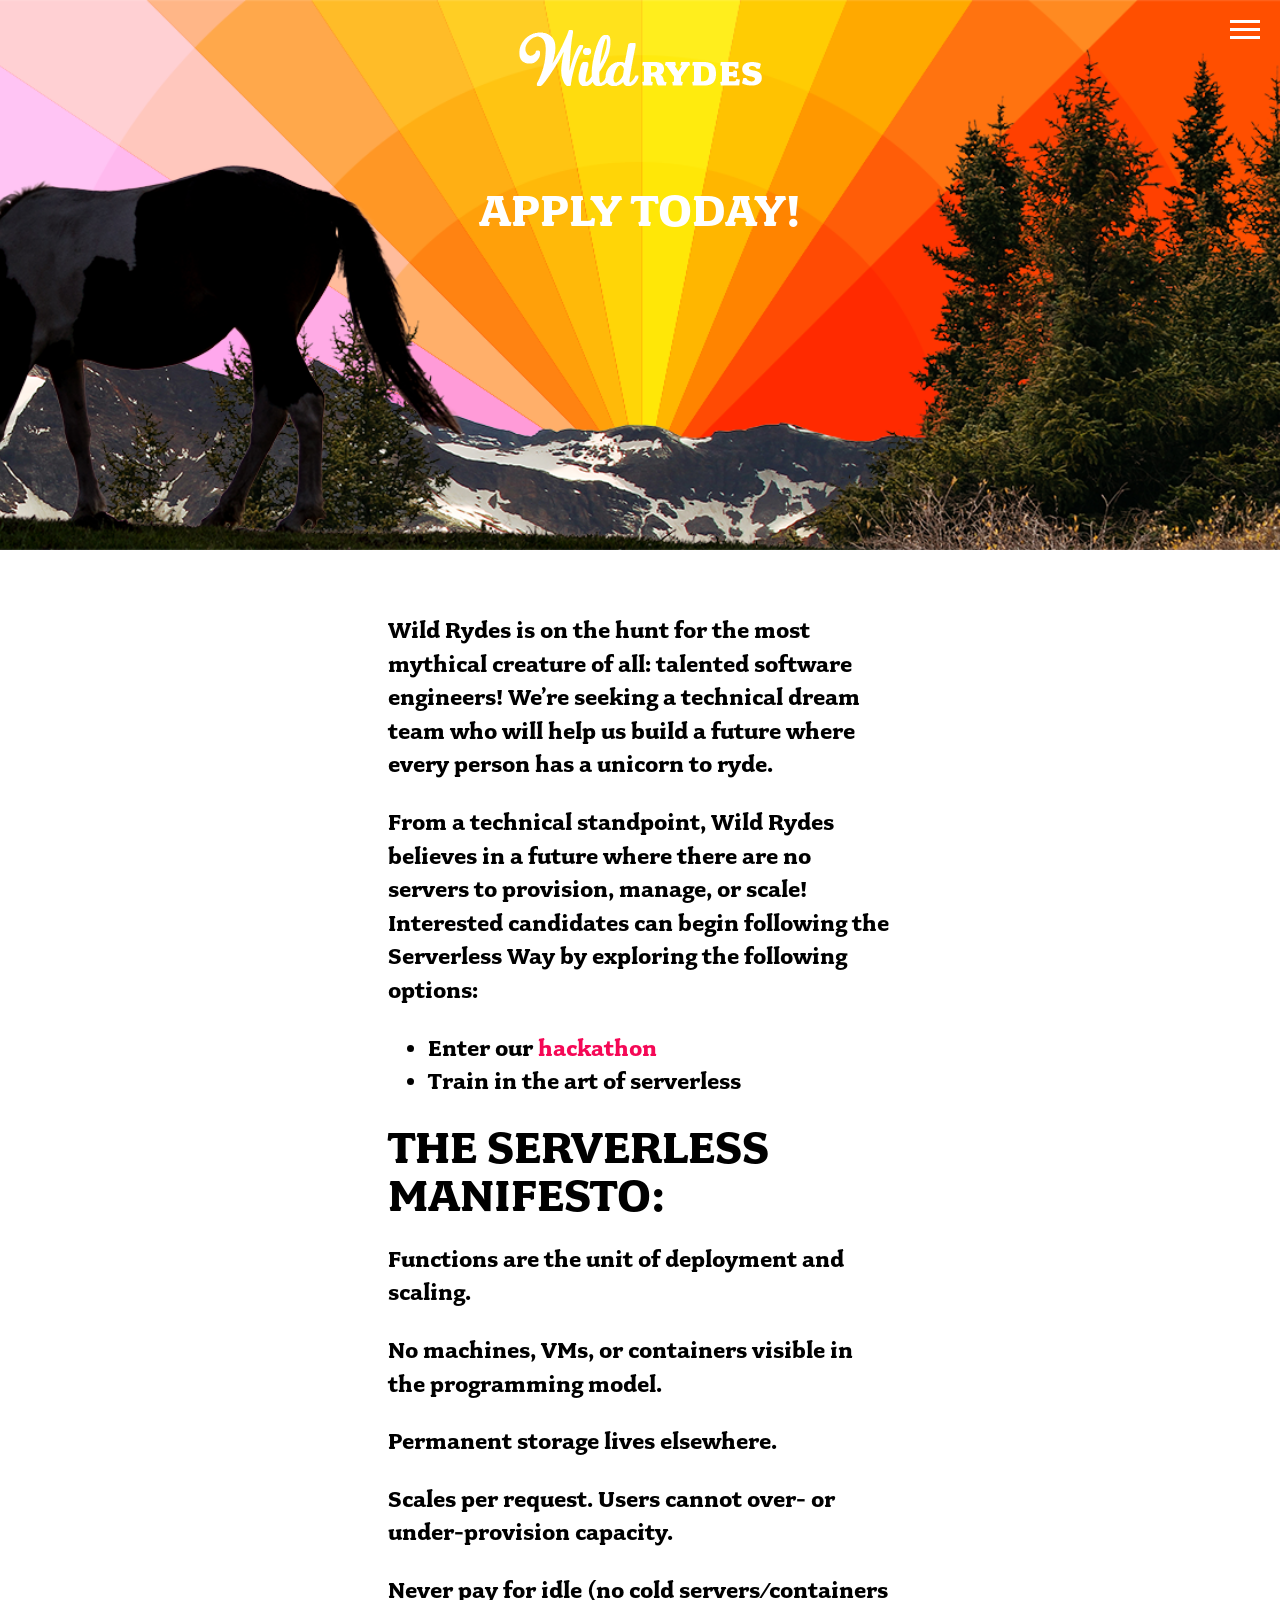
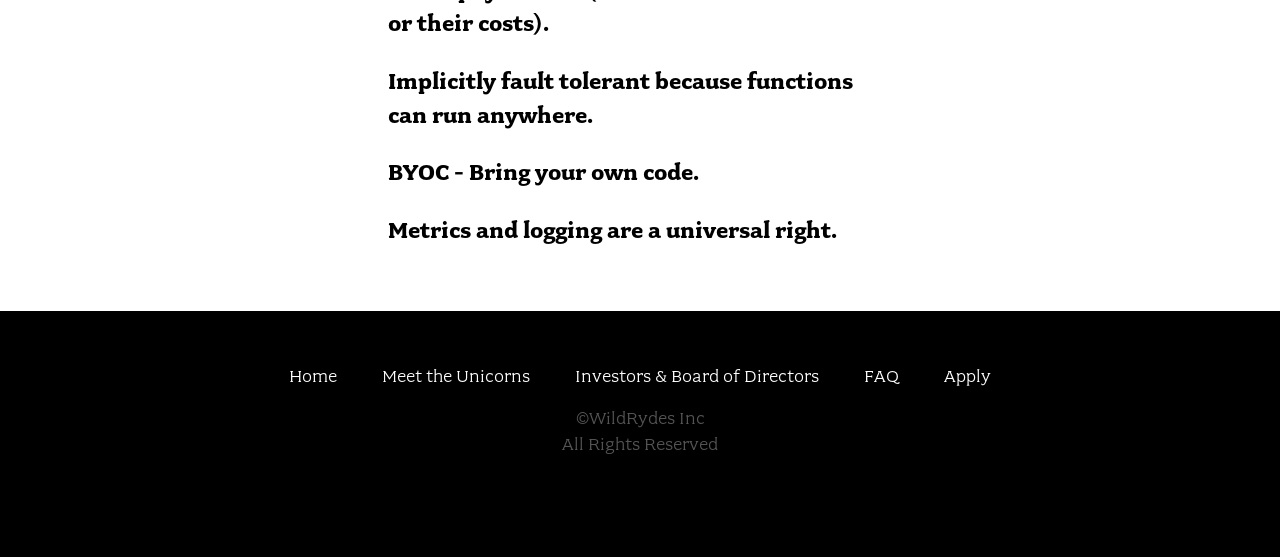
==== apply.html @ f5b7c380 "Initial project upload" ====
<!doctype html>
<html class="no-js" lang="">
<head>
  <meta charset="utf-8">
  <meta name="description" content="">
  <meta name="viewport" content="width=device-width, initial-scale=1">
  <title>Apply - Wild Rydes</title>

  <link rel="stylesheet" href="css/font.css">
  <link rel="stylesheet" href="css/main.css">

  <script src="js/vendor/modernizr.js"></script>
</head>
<body class="page-apply">

  <header class="site-header">
    <div class="site-logo">Wild Rydes</div>

    <div class="row column medium-8 large-6 xlarge-5 xxlarge-4">
      <h1 class="title">Apply Today!</h1>
    </div>

    <nav class="site-nav">
      <ul>
        <li><a href="index.html">Home</a></li>
        <li><a href="unicorns.html">Meet the Unicorns</a></li>
        <li><a href="investors.html">Investors & Board of Directors</a></li>
        <li><a href="faq.html">FAQ</a></li>
        <li><a href="apply.html">Apply</a></li>
      </ul>
    </nav>
    <button type="button" class="btn-menu"><span>Menu</span></button>
  </header>

  <section class="content">
    <div class="row column medium-10 large-7 xlarge-5">
      <p>Wild Rydes is on the hunt for the most mythical creature of all: talented software engineers! We’re seeking a technical dream team who will help us build a future where every person has a unicorn to ryde.</p>
      <p>From a technical standpoint, Wild Rydes believes in a future where there are no servers to provision, manage, or scale! Interested candidates can begin following the Serverless Way by exploring the following options:</p>
      <ul>
        <li>Enter our <a href="http://awschatbot.devpost.com" target="_blank">hackathon</a></li>
        <li>Train in the art of serverless</li>
      </ul>

      <h2>The Serverless Manifesto:</h2>
      <p>Functions are the unit of deployment and scaling.</p>
      <p>No machines, VMs, or containers visible in the programming model.</p>
      <p>Permanent storage lives elsewhere.</p>
      <p>Scales per request. Users cannot over- or under-provision capacity.</p>
      <p>Never pay for idle (no cold servers/containers or their costs).</p>
      <p>Implicitly fault tolerant because functions can run anywhere.</p>
      <p>BYOC - Bring your own code.</p>
      <p>Metrics and logging are a universal right.</p>
    </div>
  </section>

  <footer class="site-footer">
    <div class="row column">
      <nav class="footer-nav">
        <ul>
          <li><a href="index.html">Home</a></li>
          <li><a href="unicorns.html">Meet the Unicorns</a></li>
          <li><a href="investors.html">Investors & Board of Directors</a></li>
          <li><a href="faq.html">FAQ</a></li>
          <li><a href="apply.html">Apply</a></li>
        </ul>
      </nav>
    </div>

    <div class="row column">
      <div class="footer-legal">
        &copy;WildRydes Inc<br>
        All Rights Reserved
      </div>
    </div>
  </footer>

  <script src="js/vendor.js"></script>

  <script src="js/main.js"></script>
</body>
</html>
---- css/font.css ----
@font-face {
    font-family: "fairplex-wide";
    font-style: normal;
    font-weight: 400;
    src: url("../fonts/fairplex-wide-n4.woff") format("woff2");
}
@font-face {
    font-family: "fairplex-wide";
    font-style: normal;
    font-weight: 700;
    src: url("../fonts/fairplex-wide-n7.woff") format("woff2");
}
---- css/main.css ----
/*! normalize.css v4.2.0 | MIT License | github.com/necolas/normalize.css */html{font-family:sans-serif;line-height:1.15;-ms-text-size-adjust:100%;-webkit-text-size-adjust:100%}body{margin:0}article,aside,footer,header,nav,section{display:block}h1{font-size:2em;margin:.67em 0}figcaption,figure,main{display:block}figure{margin:1em 40px}hr{box-sizing:content-box;height:0;overflow:visible}pre{font-family:monospace,monospace;font-size:1em}a{background-color:transparent;-webkit-text-decoration-skip:objects}a:active,a:hover{outline-width:0}abbr[title]{border-bottom:none;text-decoration:underline;text-decoration:underline dotted}b,strong{font-weight:inherit;font-weight:bolder}code,kbd,samp{font-family:monospace,monospace;font-size:1em}dfn{font-style:italic}mark{background-color:#ff0;color:#000}small{font-size:80%}sub,sup{font-size:75%;line-height:0;position:relative;vertical-align:baseline}sub{bottom:-.25em}sup{top:-.5em}audio,video{display:inline-block}audio:not([controls]){display:none;height:0}img{border-style:none}svg:not(:root){overflow:hidden}button,input,optgroup,select,textarea{font:inherit;margin:0}optgroup{font-weight:700}button,input{overflow:visible}button,select{text-transform:none}[type=reset],[type=submit],button,html [type=button]{-webkit-appearance:button;cursor:pointer}[type=button]::-moz-focus-inner,[type=reset]::-moz-focus-inner,[type=submit]::-moz-focus-inner,button::-moz-focus-inner{border-style:none;padding:0}[type=button]:-moz-focusring,[type=reset]:-moz-focusring,[type=submit]:-moz-focusring,button:-moz-focusring{outline:1px dotted ButtonText}fieldset{border:1px solid silver;margin:0 2px;padding:.35em .625em .75em}legend{box-sizing:border-box;color:inherit;display:table;max-width:100%;padding:0;white-space:normal}progress{display:inline-block;vertical-align:baseline}textarea{overflow:auto}[type=checkbox],[type=radio]{box-sizing:border-box;padding:0}[type=number]::-webkit-inner-spin-button,[type=number]::-webkit-outer-spin-button{height:auto}[type=search]{-webkit-appearance:textfield;outline-offset:-2px}[type=search]::-webkit-search-cancel-button,[type=search]::-webkit-search-decoration{-webkit-appearance:none}::-webkit-file-upload-button{-webkit-appearance:button;font:inherit}details,menu{display:block}summary{display:list-item}canvas{display:inline-block}[hidden],template{display:none}.row{max-width:96.875rem;margin-left:auto;margin-right:auto}.row:after,.row:before{content:' ';display:table}.row:after{clear:both}.row.collapse>.column,.row.collapse>.columns{padding-left:0;padding-right:0}.row .row{max-width:none;margin-left:-.625rem;margin-right:-.625rem}@media screen and (min-width:40em){.row .row{margin-left:-.9375rem;margin-right:-.9375rem}}.row .row.collapse{margin-left:0;margin-right:0}.row.expanded{max-width:none}.row.expanded .row{margin-left:auto;margin-right:auto}.column,.columns{width:100%;float:left;padding-left:.625rem;padding-right:.625rem}@media screen and (min-width:40em){.column,.columns{padding-left:.9375rem;padding-right:.9375rem}}.column:last-child:not(:first-child),.columns:last-child:not(:first-child){float:right}.column.end:last-child:last-child,.end.columns:last-child:last-child{float:left}.column.row.row,.row.row.columns{float:none}.row .column.row.row,.row .row.row.columns{padding-left:0;padding-right:0;margin-left:0;margin-right:0}.small-1{width:8.3333333333%}.small-push-1{position:relative;left:8.3333333333%}.small-pull-1{position:relative;left:-8.3333333333%}.small-offset-0{margin-left:0}.small-2{width:16.6666666667%}.small-push-2{position:relative;left:16.6666666667%}.small-pull-2{position:relative;left:-16.6666666667%}.small-offset-1{margin-left:8.3333333333%}.small-3{width:25%}.small-push-3{position:relative;left:25%}.small-pull-3{position:relative;left:-25%}.small-offset-2{margin-left:16.6666666667%}.small-4{width:33.3333333333%}.small-push-4{position:relative;left:33.3333333333%}.small-pull-4{position:relative;left:-33.3333333333%}.small-offset-3{margin-left:25%}.small-5{width:41.6666666667%}.small-push-5{position:relative;left:41.6666666667%}.small-pull-5{position:relative;left:-41.6666666667%}.small-offset-4{margin-left:33.3333333333%}.small-6{width:50%}.small-push-6{position:relative;left:50%}.small-pull-6{position:relative;left:-50%}.small-offset-5{margin-left:41.6666666667%}.small-7{width:58.3333333333%}.small-push-7{position:relative;left:58.3333333333%}.small-pull-7{position:relative;left:-58.3333333333%}.small-offset-6{margin-left:50%}.small-8{width:66.6666666667%}.small-push-8{position:relative;left:66.6666666667%}.small-pull-8{position:relative;left:-66.6666666667%}.small-offset-7{margin-left:58.3333333333%}.small-9{width:75%}.small-push-9{position:relative;left:75%}.small-pull-9{position:relative;left:-75%}.small-offset-8{margin-left:66.6666666667%}.small-10{width:83.3333333333%}.small-push-10{position:relative;left:83.3333333333%}.small-pull-10{position:relative;left:-83.3333333333%}.small-offset-9{margin-left:75%}.small-11{width:91.6666666667%}.small-push-11{position:relative;left:91.6666666667%}.small-pull-11{position:relative;left:-91.6666666667%}.small-offset-10{margin-left:83.3333333333%}.small-12{width:100%}.small-offset-11{margin-left:91.6666666667%}.small-up-1>.column,.small-up-1>.columns{width:100%;float:left}.small-up-1>.column:nth-of-type(1n),.small-up-1>.columns:nth-of-type(1n){clear:none}.small-up-1>.column:nth-of-type(1n+1),.small-up-1>.columns:nth-of-type(1n+1){clear:both}.small-up-1>.column:last-child,.small-up-1>.columns:last-child{float:left}.small-up-2>.column,.small-up-2>.columns{width:50%;float:left}.small-up-2>.column:nth-of-type(1n),.small-up-2>.columns:nth-of-type(1n){clear:none}.small-up-2>.column:nth-of-type(2n+1),.small-up-2>.columns:nth-of-type(2n+1){clear:both}.small-up-2>.column:last-child,.small-up-2>.columns:last-child{float:left}.small-up-3>.column,.small-up-3>.columns{width:33.3333333333%;float:left}.small-up-3>.column:nth-of-type(1n),.small-up-3>.columns:nth-of-type(1n){clear:none}.small-up-3>.column:nth-of-type(3n+1),.small-up-3>.columns:nth-of-type(3n+1){clear:both}.small-up-3>.column:last-child,.small-up-3>.columns:last-child{float:left}.small-up-4>.column,.small-up-4>.columns{width:25%;float:left}.small-up-4>.column:nth-of-type(1n),.small-up-4>.columns:nth-of-type(1n){clear:none}.small-up-4>.column:nth-of-type(4n+1),.small-up-4>.columns:nth-of-type(4n+1){clear:both}.small-up-4>.column:last-child,.small-up-4>.columns:last-child{float:left}.small-up-5>.column,.small-up-5>.columns{width:20%;float:left}.small-up-5>.column:nth-of-type(1n),.small-up-5>.columns:nth-of-type(1n){clear:none}.small-up-5>.column:nth-of-type(5n+1),.small-up-5>.columns:nth-of-type(5n+1){clear:both}.small-up-5>.column:last-child,.small-up-5>.columns:last-child{float:left}.small-up-6>.column,.small-up-6>.columns{width:16.6666666667%;float:left}.small-up-6>.column:nth-of-type(1n),.small-up-6>.columns:nth-of-type(1n){clear:none}.small-up-6>.column:nth-of-type(6n+1),.small-up-6>.columns:nth-of-type(6n+1){clear:both}.small-up-6>.column:last-child,.small-up-6>.columns:last-child{float:left}.small-up-7>.column,.small-up-7>.columns{width:14.2857142857%;float:left}.small-up-7>.column:nth-of-type(1n),.small-up-7>.columns:nth-of-type(1n){clear:none}.small-up-7>.column:nth-of-type(7n+1),.small-up-7>.columns:nth-of-type(7n+1){clear:both}.small-up-7>.column:last-child,.small-up-7>.columns:last-child{float:left}.small-up-8>.column,.small-up-8>.columns{width:12.5%;float:left}.small-up-8>.column:nth-of-type(1n),.small-up-8>.columns:nth-of-type(1n){clear:none}.small-up-8>.column:nth-of-type(8n+1),.small-up-8>.columns:nth-of-type(8n+1){clear:both}.small-up-8>.column:last-child,.small-up-8>.columns:last-child{float:left}.small-collapse>.column,.small-collapse>.columns{padding-left:0;padding-right:0}.expanded.row .small-collapse.row,.small-collapse .row{margin-left:0;margin-right:0}.small-uncollapse>.column,.small-uncollapse>.columns{padding-left:.625rem;padding-right:.625rem}.small-centered{float:none;margin-left:auto;margin-right:auto}.small-pull-0,.small-push-0,.small-uncentered{position:static;margin-left:0;margin-right:0;float:left}@media screen and (min-width:40em){.medium-1{width:8.3333333333%}.medium-push-1{position:relative;left:8.3333333333%}.medium-pull-1{position:relative;left:-8.3333333333%}.medium-offset-0{margin-left:0}.medium-2{width:16.6666666667%}.medium-push-2{position:relative;left:16.6666666667%}.medium-pull-2{position:relative;left:-16.6666666667%}.medium-offset-1{margin-left:8.3333333333%}.medium-3{width:25%}.medium-push-3{position:relative;left:25%}.medium-pull-3{position:relative;left:-25%}.medium-offset-2{margin-left:16.6666666667%}.medium-4{width:33.3333333333%}.medium-push-4{position:relative;left:33.3333333333%}.medium-pull-4{position:relative;left:-33.3333333333%}.medium-offset-3{margin-left:25%}.medium-5{width:41.6666666667%}.medium-push-5{position:relative;left:41.6666666667%}.medium-pull-5{position:relative;left:-41.6666666667%}.medium-offset-4{margin-left:33.3333333333%}.medium-6{width:50%}.medium-push-6{position:relative;left:50%}.medium-pull-6{position:relative;left:-50%}.medium-offset-5{margin-left:41.6666666667%}.medium-7{width:58.3333333333%}.medium-push-7{position:relative;left:58.3333333333%}.medium-pull-7{position:relative;left:-58.3333333333%}.medium-offset-6{margin-left:50%}.medium-8{width:66.6666666667%}.medium-push-8{position:relative;left:66.6666666667%}.medium-pull-8{position:relative;left:-66.6666666667%}.medium-offset-7{margin-left:58.3333333333%}.medium-9{width:75%}.medium-push-9{position:relative;left:75%}.medium-pull-9{position:relative;left:-75%}.medium-offset-8{margin-left:66.6666666667%}.medium-10{width:83.3333333333%}.medium-push-10{position:relative;left:83.3333333333%}.medium-pull-10{position:relative;left:-83.3333333333%}.medium-offset-9{margin-left:75%}.medium-11{width:91.6666666667%}.medium-push-11{position:relative;left:91.6666666667%}.medium-pull-11{position:relative;left:-91.6666666667%}.medium-offset-10{margin-left:83.3333333333%}.medium-12{width:100%}.medium-offset-11{margin-left:91.6666666667%}.medium-up-1>.column,.medium-up-1>.columns{width:100%;float:left}.medium-up-1>.column:nth-of-type(1n),.medium-up-1>.columns:nth-of-type(1n){clear:none}.medium-up-1>.column:nth-of-type(1n+1),.medium-up-1>.columns:nth-of-type(1n+1){clear:both}.medium-up-1>.column:last-child,.medium-up-1>.columns:last-child{float:left}.medium-up-2>.column,.medium-up-2>.columns{width:50%;float:left}.medium-up-2>.column:nth-of-type(1n),.medium-up-2>.columns:nth-of-type(1n){clear:none}.medium-up-2>.column:nth-of-type(2n+1),.medium-up-2>.columns:nth-of-type(2n+1){clear:both}.medium-up-2>.column:last-child,.medium-up-2>.columns:last-child{float:left}.medium-up-3>.column,.medium-up-3>.columns{width:33.3333333333%;float:left}.medium-up-3>.column:nth-of-type(1n),.medium-up-3>.columns:nth-of-type(1n){clear:none}.medium-up-3>.column:nth-of-type(3n+1),.medium-up-3>.columns:nth-of-type(3n+1){clear:both}.medium-up-3>.column:last-child,.medium-up-3>.columns:last-child{float:left}.medium-up-4>.column,.medium-up-4>.columns{width:25%;float:left}.medium-up-4>.column:nth-of-type(1n),.medium-up-4>.columns:nth-of-type(1n){clear:none}.medium-up-4>.column:nth-of-type(4n+1),.medium-up-4>.columns:nth-of-type(4n+1){clear:both}.medium-up-4>.column:last-child,.medium-up-4>.columns:last-child{float:left}.medium-up-5>.column,.medium-up-5>.columns{width:20%;float:left}.medium-up-5>.column:nth-of-type(1n),.medium-up-5>.columns:nth-of-type(1n){clear:none}.medium-up-5>.column:nth-of-type(5n+1),.medium-up-5>.columns:nth-of-type(5n+1){clear:both}.medium-up-5>.column:last-child,.medium-up-5>.columns:last-child{float:left}.medium-up-6>.column,.medium-up-6>.columns{width:16.6666666667%;float:left}.medium-up-6>.column:nth-of-type(1n),.medium-up-6>.columns:nth-of-type(1n){clear:none}.medium-up-6>.column:nth-of-type(6n+1),.medium-up-6>.columns:nth-of-type(6n+1){clear:both}.medium-up-6>.column:last-child,.medium-up-6>.columns:last-child{float:left}.medium-up-7>.column,.medium-up-7>.columns{width:14.2857142857%;float:left}.medium-up-7>.column:nth-of-type(1n),.medium-up-7>.columns:nth-of-type(1n){clear:none}.medium-up-7>.column:nth-of-type(7n+1),.medium-up-7>.columns:nth-of-type(7n+1){clear:both}.medium-up-7>.column:last-child,.medium-up-7>.columns:last-child{float:left}.medium-up-8>.column,.medium-up-8>.columns{width:12.5%;float:left}.medium-up-8>.column:nth-of-type(1n),.medium-up-8>.columns:nth-of-type(1n){clear:none}.medium-up-8>.column:nth-of-type(8n+1),.medium-up-8>.columns:nth-of-type(8n+1){clear:both}.medium-up-8>.column:last-child,.medium-up-8>.columns:last-child{float:left}.medium-collapse>.column,.medium-collapse>.columns{padding-left:0;padding-right:0}.expanded.row .medium-collapse.row,.medium-collapse .row{margin-left:0;margin-right:0}.medium-uncollapse>.column,.medium-uncollapse>.columns{padding-left:.9375rem;padding-right:.9375rem}.medium-centered{float:none;margin-left:auto;margin-right:auto}.medium-pull-0,.medium-push-0,.medium-uncentered{position:static;margin-left:0;margin-right:0;float:left}}@media screen and (min-width:64em){.large-1{width:8.3333333333%}.large-push-1{position:relative;left:8.3333333333%}.large-pull-1{position:relative;left:-8.3333333333%}.large-offset-0{margin-left:0}.large-2{width:16.6666666667%}.large-push-2{position:relative;left:16.6666666667%}.large-pull-2{position:relative;left:-16.6666666667%}.large-offset-1{margin-left:8.3333333333%}.large-3{width:25%}.large-push-3{position:relative;left:25%}.large-pull-3{position:relative;left:-25%}.large-offset-2{margin-left:16.6666666667%}.large-4{width:33.3333333333%}.large-push-4{position:relative;left:33.3333333333%}.large-pull-4{position:relative;left:-33.3333333333%}.large-offset-3{margin-left:25%}.large-5{width:41.6666666667%}.large-push-5{position:relative;left:41.6666666667%}.large-pull-5{position:relative;left:-41.6666666667%}.large-offset-4{margin-left:33.3333333333%}.large-6{width:50%}.large-push-6{position:relative;left:50%}.large-pull-6{position:relative;left:-50%}.large-offset-5{margin-left:41.6666666667%}.large-7{width:58.3333333333%}.large-push-7{position:relative;left:58.3333333333%}.large-pull-7{position:relative;left:-58.3333333333%}.large-offset-6{margin-left:50%}.large-8{width:66.6666666667%}.large-push-8{position:relative;left:66.6666666667%}.large-pull-8{position:relative;left:-66.6666666667%}.large-offset-7{margin-left:58.3333333333%}.large-9{width:75%}.large-push-9{position:relative;left:75%}.large-pull-9{position:relative;left:-75%}.large-offset-8{margin-left:66.6666666667%}.large-10{width:83.3333333333%}.large-push-10{position:relative;left:83.3333333333%}.large-pull-10{position:relative;left:-83.3333333333%}.large-offset-9{margin-left:75%}.large-11{width:91.6666666667%}.large-push-11{position:relative;left:91.6666666667%}.large-pull-11{position:relative;left:-91.6666666667%}.large-offset-10{margin-left:83.3333333333%}.large-12{width:100%}.large-offset-11{margin-left:91.6666666667%}.large-up-1>.column,.large-up-1>.columns{width:100%;float:left}.large-up-1>.column:nth-of-type(1n),.large-up-1>.columns:nth-of-type(1n){clear:none}.large-up-1>.column:nth-of-type(1n+1),.large-up-1>.columns:nth-of-type(1n+1){clear:both}.large-up-1>.column:last-child,.large-up-1>.columns:last-child{float:left}.large-up-2>.column,.large-up-2>.columns{width:50%;float:left}.large-up-2>.column:nth-of-type(1n),.large-up-2>.columns:nth-of-type(1n){clear:none}.large-up-2>.column:nth-of-type(2n+1),.large-up-2>.columns:nth-of-type(2n+1){clear:both}.large-up-2>.column:last-child,.large-up-2>.columns:last-child{float:left}.large-up-3>.column,.large-up-3>.columns{width:33.3333333333%;float:left}.large-up-3>.column:nth-of-type(1n),.large-up-3>.columns:nth-of-type(1n){clear:none}.large-up-3>.column:nth-of-type(3n+1),.large-up-3>.columns:nth-of-type(3n+1){clear:both}.large-up-3>.column:last-child,.large-up-3>.columns:last-child{float:left}.large-up-4>.column,.large-up-4>.columns{width:25%;float:left}.large-up-4>.column:nth-of-type(1n),.large-up-4>.columns:nth-of-type(1n){clear:none}.large-up-4>.column:nth-of-type(4n+1),.large-up-4>.columns:nth-of-type(4n+1){clear:both}.large-up-4>.column:last-child,.large-up-4>.columns:last-child{float:left}.large-up-5>.column,.large-up-5>.columns{width:20%;float:left}.large-up-5>.column:nth-of-type(1n),.large-up-5>.columns:nth-of-type(1n){clear:none}.large-up-5>.column:nth-of-type(5n+1),.large-up-5>.columns:nth-of-type(5n+1){clear:both}.large-up-5>.column:last-child,.large-up-5>.columns:last-child{float:left}.large-up-6>.column,.large-up-6>.columns{width:16.6666666667%;float:left}.large-up-6>.column:nth-of-type(1n),.large-up-6>.columns:nth-of-type(1n){clear:none}.large-up-6>.column:nth-of-type(6n+1),.large-up-6>.columns:nth-of-type(6n+1){clear:both}.large-up-6>.column:last-child,.large-up-6>.columns:last-child{float:left}.large-up-7>.column,.large-up-7>.columns{width:14.2857142857%;float:left}.large-up-7>.column:nth-of-type(1n),.large-up-7>.columns:nth-of-type(1n){clear:none}.large-up-7>.column:nth-of-type(7n+1),.large-up-7>.columns:nth-of-type(7n+1){clear:both}.large-up-7>.column:last-child,.large-up-7>.columns:last-child{float:left}.large-up-8>.column,.large-up-8>.columns{width:12.5%;float:left}.large-up-8>.column:nth-of-type(1n),.large-up-8>.columns:nth-of-type(1n){clear:none}.large-up-8>.column:nth-of-type(8n+1),.large-up-8>.columns:nth-of-type(8n+1){clear:both}.large-up-8>.column:last-child,.large-up-8>.columns:last-child{float:left}.large-collapse>.column,.large-collapse>.columns{padding-left:0;padding-right:0}.expanded.row .large-collapse.row,.large-collapse .row{margin-left:0;margin-right:0}.large-uncollapse>.column,.large-uncollapse>.columns{padding-left:.9375rem;padding-right:.9375rem}.large-centered{float:none;margin-left:auto;margin-right:auto}.large-pull-0,.large-push-0,.large-uncentered{position:static;margin-left:0;margin-right:0;float:left}}@media screen and (min-width:75em){.xlarge-1{width:8.3333333333%}.xlarge-push-1{position:relative;left:8.3333333333%}.xlarge-pull-1{position:relative;left:-8.3333333333%}.xlarge-offset-0{margin-left:0}.xlarge-2{width:16.6666666667%}.xlarge-push-2{position:relative;left:16.6666666667%}.xlarge-pull-2{position:relative;left:-16.6666666667%}.xlarge-offset-1{margin-left:8.3333333333%}.xlarge-3{width:25%}.xlarge-push-3{position:relative;left:25%}.xlarge-pull-3{position:relative;left:-25%}.xlarge-offset-2{margin-left:16.6666666667%}.xlarge-4{width:33.3333333333%}.xlarge-push-4{position:relative;left:33.3333333333%}.xlarge-pull-4{position:relative;left:-33.3333333333%}.xlarge-offset-3{margin-left:25%}.xlarge-5{width:41.6666666667%}.xlarge-push-5{position:relative;left:41.6666666667%}.xlarge-pull-5{position:relative;left:-41.6666666667%}.xlarge-offset-4{margin-left:33.3333333333%}.xlarge-6{width:50%}.xlarge-push-6{position:relative;left:50%}.xlarge-pull-6{position:relative;left:-50%}.xlarge-offset-5{margin-left:41.6666666667%}.xlarge-7{width:58.3333333333%}.xlarge-push-7{position:relative;left:58.3333333333%}.xlarge-pull-7{position:relative;left:-58.3333333333%}.xlarge-offset-6{margin-left:50%}.xlarge-8{width:66.6666666667%}.xlarge-push-8{position:relative;left:66.6666666667%}.xlarge-pull-8{position:relative;left:-66.6666666667%}.xlarge-offset-7{margin-left:58.3333333333%}.xlarge-9{width:75%}.xlarge-push-9{position:relative;left:75%}.xlarge-pull-9{position:relative;left:-75%}.xlarge-offset-8{margin-left:66.6666666667%}.xlarge-10{width:83.3333333333%}.xlarge-push-10{position:relative;left:83.3333333333%}.xlarge-pull-10{position:relative;left:-83.3333333333%}.xlarge-offset-9{margin-left:75%}.xlarge-11{width:91.6666666667%}.xlarge-push-11{position:relative;left:91.6666666667%}.xlarge-pull-11{position:relative;left:-91.6666666667%}.xlarge-offset-10{margin-left:83.3333333333%}.xlarge-12{width:100%}.xlarge-offset-11{margin-left:91.6666666667%}.xlarge-up-1>.column,.xlarge-up-1>.columns{width:100%;float:left}.xlarge-up-1>.column:nth-of-type(1n),.xlarge-up-1>.columns:nth-of-type(1n){clear:none}.xlarge-up-1>.column:nth-of-type(1n+1),.xlarge-up-1>.columns:nth-of-type(1n+1){clear:both}.xlarge-up-1>.column:last-child,.xlarge-up-1>.columns:last-child{float:left}.xlarge-up-2>.column,.xlarge-up-2>.columns{width:50%;float:left}.xlarge-up-2>.column:nth-of-type(1n),.xlarge-up-2>.columns:nth-of-type(1n){clear:none}.xlarge-up-2>.column:nth-of-type(2n+1),.xlarge-up-2>.columns:nth-of-type(2n+1){clear:both}.xlarge-up-2>.column:last-child,.xlarge-up-2>.columns:last-child{float:left}.xlarge-up-3>.column,.xlarge-up-3>.columns{width:33.3333333333%;float:left}.xlarge-up-3>.column:nth-of-type(1n),.xlarge-up-3>.columns:nth-of-type(1n){clear:none}.xlarge-up-3>.column:nth-of-type(3n+1),.xlarge-up-3>.columns:nth-of-type(3n+1){clear:both}.xlarge-up-3>.column:last-child,.xlarge-up-3>.columns:last-child{float:left}.xlarge-up-4>.column,.xlarge-up-4>.columns{width:25%;float:left}.xlarge-up-4>.column:nth-of-type(1n),.xlarge-up-4>.columns:nth-of-type(1n){clear:none}.xlarge-up-4>.column:nth-of-type(4n+1),.xlarge-up-4>.columns:nth-of-type(4n+1){clear:both}.xlarge-up-4>.column:last-child,.xlarge-up-4>.columns:last-child{float:left}.xlarge-up-5>.column,.xlarge-up-5>.columns{width:20%;float:left}.xlarge-up-5>.column:nth-of-type(1n),.xlarge-up-5>.columns:nth-of-type(1n){clear:none}.xlarge-up-5>.column:nth-of-type(5n+1),.xlarge-up-5>.columns:nth-of-type(5n+1){clear:both}.xlarge-up-5>.column:last-child,.xlarge-up-5>.columns:last-child{float:left}.xlarge-up-6>.column,.xlarge-up-6>.columns{width:16.6666666667%;float:left}.xlarge-up-6>.column:nth-of-type(1n),.xlarge-up-6>.columns:nth-of-type(1n){clear:none}.xlarge-up-6>.column:nth-of-type(6n+1),.xlarge-up-6>.columns:nth-of-type(6n+1){clear:both}.xlarge-up-6>.column:last-child,.xlarge-up-6>.columns:last-child{float:left}.xlarge-up-7>.column,.xlarge-up-7>.columns{width:14.2857142857%;float:left}.xlarge-up-7>.column:nth-of-type(1n),.xlarge-up-7>.columns:nth-of-type(1n){clear:none}.xlarge-up-7>.column:nth-of-type(7n+1),.xlarge-up-7>.columns:nth-of-type(7n+1){clear:both}.xlarge-up-7>.column:last-child,.xlarge-up-7>.columns:last-child{float:left}.xlarge-up-8>.column,.xlarge-up-8>.columns{width:12.5%;float:left}.xlarge-up-8>.column:nth-of-type(1n),.xlarge-up-8>.columns:nth-of-type(1n){clear:none}.xlarge-up-8>.column:nth-of-type(8n+1),.xlarge-up-8>.columns:nth-of-type(8n+1){clear:both}.xlarge-up-8>.column:last-child,.xlarge-up-8>.columns:last-child{float:left}.xlarge-collapse>.column,.xlarge-collapse>.columns{padding-left:0;padding-right:0}.expanded.row .xlarge-collapse.row,.xlarge-collapse .row{margin-left:0;margin-right:0}.xlarge-uncollapse>.column,.xlarge-uncollapse>.columns{padding-left:.9375rem;padding-right:.9375rem}.xlarge-centered{float:none;margin-left:auto;margin-right:auto}.xlarge-pull-0,.xlarge-push-0,.xlarge-uncentered{position:static;margin-left:0;margin-right:0;float:left}}@media screen and (min-width:90em){.xxlarge-1{width:8.3333333333%}.xxlarge-push-1{position:relative;left:8.3333333333%}.xxlarge-pull-1{position:relative;left:-8.3333333333%}.xxlarge-offset-0{margin-left:0}.xxlarge-2{width:16.6666666667%}.xxlarge-push-2{position:relative;left:16.6666666667%}.xxlarge-pull-2{position:relative;left:-16.6666666667%}.xxlarge-offset-1{margin-left:8.3333333333%}.xxlarge-3{width:25%}.xxlarge-push-3{position:relative;left:25%}.xxlarge-pull-3{position:relative;left:-25%}.xxlarge-offset-2{margin-left:16.6666666667%}.xxlarge-4{width:33.3333333333%}.xxlarge-push-4{position:relative;left:33.3333333333%}.xxlarge-pull-4{position:relative;left:-33.3333333333%}.xxlarge-offset-3{margin-left:25%}.xxlarge-5{width:41.6666666667%}.xxlarge-push-5{position:relative;left:41.6666666667%}.xxlarge-pull-5{position:relative;left:-41.6666666667%}.xxlarge-offset-4{margin-left:33.3333333333%}.xxlarge-6{width:50%}.xxlarge-push-6{position:relative;left:50%}.xxlarge-pull-6{position:relative;left:-50%}.xxlarge-offset-5{margin-left:41.6666666667%}.xxlarge-7{width:58.3333333333%}.xxlarge-push-7{position:relative;left:58.3333333333%}.xxlarge-pull-7{position:relative;left:-58.3333333333%}.xxlarge-offset-6{margin-left:50%}.xxlarge-8{width:66.6666666667%}.xxlarge-push-8{position:relative;left:66.6666666667%}.xxlarge-pull-8{position:relative;left:-66.6666666667%}.xxlarge-offset-7{margin-left:58.3333333333%}.xxlarge-9{width:75%}.xxlarge-push-9{position:relative;left:75%}.xxlarge-pull-9{position:relative;left:-75%}.xxlarge-offset-8{margin-left:66.6666666667%}.xxlarge-10{width:83.3333333333%}.xxlarge-push-10{position:relative;left:83.3333333333%}.xxlarge-pull-10{position:relative;left:-83.3333333333%}.xxlarge-offset-9{margin-left:75%}.xxlarge-11{width:91.6666666667%}.xxlarge-push-11{position:relative;left:91.6666666667%}.xxlarge-pull-11{position:relative;left:-91.6666666667%}.xxlarge-offset-10{margin-left:83.3333333333%}.xxlarge-12{width:100%}.xxlarge-offset-11{margin-left:91.6666666667%}.xxlarge-up-1>.column,.xxlarge-up-1>.columns{width:100%;float:left}.xxlarge-up-1>.column:nth-of-type(1n),.xxlarge-up-1>.columns:nth-of-type(1n){clear:none}.xxlarge-up-1>.column:nth-of-type(1n+1),.xxlarge-up-1>.columns:nth-of-type(1n+1){clear:both}.xxlarge-up-1>.column:last-child,.xxlarge-up-1>.columns:last-child{float:left}.xxlarge-up-2>.column,.xxlarge-up-2>.columns{width:50%;float:left}.xxlarge-up-2>.column:nth-of-type(1n),.xxlarge-up-2>.columns:nth-of-type(1n){clear:none}.xxlarge-up-2>.column:nth-of-type(2n+1),.xxlarge-up-2>.columns:nth-of-type(2n+1){clear:both}.xxlarge-up-2>.column:last-child,.xxlarge-up-2>.columns:last-child{float:left}.xxlarge-up-3>.column,.xxlarge-up-3>.columns{width:33.3333333333%;float:left}.xxlarge-up-3>.column:nth-of-type(1n),.xxlarge-up-3>.columns:nth-of-type(1n){clear:none}.xxlarge-up-3>.column:nth-of-type(3n+1),.xxlarge-up-3>.columns:nth-of-type(3n+1){clear:both}.xxlarge-up-3>.column:last-child,.xxlarge-up-3>.columns:last-child{float:left}.xxlarge-up-4>.column,.xxlarge-up-4>.columns{width:25%;float:left}.xxlarge-up-4>.column:nth-of-type(1n),.xxlarge-up-4>.columns:nth-of-type(1n){clear:none}.xxlarge-up-4>.column:nth-of-type(4n+1),.xxlarge-up-4>.columns:nth-of-type(4n+1){clear:both}.xxlarge-up-4>.column:last-child,.xxlarge-up-4>.columns:last-child{float:left}.xxlarge-up-5>.column,.xxlarge-up-5>.columns{width:20%;float:left}.xxlarge-up-5>.column:nth-of-type(1n),.xxlarge-up-5>.columns:nth-of-type(1n){clear:none}.xxlarge-up-5>.column:nth-of-type(5n+1),.xxlarge-up-5>.columns:nth-of-type(5n+1){clear:both}.xxlarge-up-5>.column:last-child,.xxlarge-up-5>.columns:last-child{float:left}.xxlarge-up-6>.column,.xxlarge-up-6>.columns{width:16.6666666667%;float:left}.xxlarge-up-6>.column:nth-of-type(1n),.xxlarge-up-6>.columns:nth-of-type(1n){clear:none}.xxlarge-up-6>.column:nth-of-type(6n+1),.xxlarge-up-6>.columns:nth-of-type(6n+1){clear:both}.xxlarge-up-6>.column:last-child,.xxlarge-up-6>.columns:last-child{float:left}.xxlarge-up-7>.column,.xxlarge-up-7>.columns{width:14.2857142857%;float:left}.xxlarge-up-7>.column:nth-of-type(1n),.xxlarge-up-7>.columns:nth-of-type(1n){clear:none}.xxlarge-up-7>.column:nth-of-type(7n+1),.xxlarge-up-7>.columns:nth-of-type(7n+1){clear:both}.xxlarge-up-7>.column:last-child,.xxlarge-up-7>.columns:last-child{float:left}.xxlarge-up-8>.column,.xxlarge-up-8>.columns{width:12.5%;float:left}.xxlarge-up-8>.column:nth-of-type(1n),.xxlarge-up-8>.columns:nth-of-type(1n){clear:none}.xxlarge-up-8>.column:nth-of-type(8n+1),.xxlarge-up-8>.columns:nth-of-type(8n+1){clear:both}.xxlarge-up-8>.column:last-child,.xxlarge-up-8>.columns:last-child{float:left}.xxlarge-collapse>.column,.xxlarge-collapse>.columns{padding-left:0;padding-right:0}.expanded.row .xxlarge-collapse.row,.xxlarge-collapse .row{margin-left:0;margin-right:0}.xxlarge-uncollapse>.column,.xxlarge-uncollapse>.columns{padding-left:.9375rem;padding-right:.9375rem}.xxlarge-centered{float:none;margin-left:auto;margin-right:auto}.xxlarge-pull-0,.xxlarge-push-0,.xxlarge-uncentered{position:static;margin-left:0;margin-right:0;float:left}}.footer-nav ul,.site-nav ul{margin:0;padding:0;list-style:none}*,:after,:before{box-sizing:border-box}html{line-height:1.4}html.menu-opened{overflow:hidden}body{font-family:fairplex-wide,serif;font-size:125%;-webkit-font-smoothing:antialiased;-moz-osx-font-smoothing:grayscale}h1,h2,h3,h4,h5{line-height:1;margin:0 0 .9375rem;text-transform:uppercase;font-size:1.5rem}@media screen and (min-width:40em){h1,h2,h3,h4,h5{font-size:2.25rem}}@media screen and (min-width:64em){h1,h2,h3,h4,h5{font-size:3rem}}::-webkit-input-placeholder{color:hsla(0,0%,100%,.4);font-style:italic}::-moz-placeholder{color:hsla(0,0%,100%,.4);font-style:italic}:-ms-input-placeholder{color:hsla(0,0%,100%,.4);font-style:italic}a{color:#f50856;text-decoration:none}img{max-width:100%}.content{font-style:italic}.site-nav{background:url(../images/star-pattern.png) 50% hsla(0,0%,100%,.2);-webkit-box-align:center;-ms-flex-align:center;align-items:center;display:-webkit-box;display:-ms-flexbox;display:flex;-webkit-box-pack:center;-ms-flex-pack:center;justify-content:center;text-align:center;position:fixed;top:0;left:0;opacity:0;height:100vh;width:100%;z-index:-1;-webkit-transition:all .2s ease-in-out;transition:all .2s ease-in-out}.menu-opened .site-nav{opacity:1;z-index:100}.site-nav li{margin:.9375rem 0}.site-nav a{color:#000;font-weight:700}.site-nav a:hover{color:#f50856}@media screen and (min-width:40em){.site-nav a{font-size:2.5rem}}@media screen and (min-width:64em){.site-nav a{font-size:3.125rem}}.btn-menu{background:none;width:30px;height:19px;-webkit-appearance:none;-moz-appearance:none;appearance:none;border:none;cursor:pointer;outline:none;position:absolute;padding:0;right:1.25rem;top:1.25rem;z-index:200;text-indent:-999em}.btn-menu span,.btn-menu span:after,.btn-menu span:before{cursor:pointer;width:30px;height:3px}.btn-menu span{display:block;position:relative;background:#fff;-webkit-transition:all 0ms .3s;transition:all 0ms .3s}.btn-menu span:before{bottom:8px;-webkit-transition:bottom .3s cubic-bezier(.23,1,.32,1) .3s,-webkit-transform .3s cubic-bezier(.23,1,.32,1);transition:bottom .3s cubic-bezier(.23,1,.32,1) .3s,-webkit-transform .3s cubic-bezier(.23,1,.32,1);transition:bottom .3s cubic-bezier(.23,1,.32,1) .3s,transform .3s cubic-bezier(.23,1,.32,1);transition:bottom .3s cubic-bezier(.23,1,.32,1) .3s,transform .3s cubic-bezier(.23,1,.32,1),-webkit-transform .3s cubic-bezier(.23,1,.32,1)}.btn-menu span:after,.btn-menu span:before{content:"";position:absolute;left:0;background:#fff}.btn-menu span:after{top:8px;-webkit-transition:top .3s cubic-bezier(.23,1,.32,1) .3s,-webkit-transform .3s cubic-bezier(.23,1,.32,1);transition:top .3s cubic-bezier(.23,1,.32,1) .3s,-webkit-transform .3s cubic-bezier(.23,1,.32,1);transition:top .3s cubic-bezier(.23,1,.32,1) .3s,transform .3s cubic-bezier(.23,1,.32,1);transition:top .3s cubic-bezier(.23,1,.32,1) .3s,transform .3s cubic-bezier(.23,1,.32,1),-webkit-transform .3s cubic-bezier(.23,1,.32,1)}.menu-opened .btn-menu span{background:hsla(0,0%,100%,0)}.menu-opened .btn-menu span:after{background:#000;top:0;-webkit-transform:rotate(45deg);transform:rotate(45deg);-webkit-transition:top .3s cubic-bezier(.23,1,.32,1),-webkit-transform .3s cubic-bezier(.23,1,.32,1) .3s;transition:top .3s cubic-bezier(.23,1,.32,1),-webkit-transform .3s cubic-bezier(.23,1,.32,1) .3s;transition:top .3s cubic-bezier(.23,1,.32,1),transform .3s cubic-bezier(.23,1,.32,1) .3s;transition:top .3s cubic-bezier(.23,1,.32,1),transform .3s cubic-bezier(.23,1,.32,1) .3s,-webkit-transform .3s cubic-bezier(.23,1,.32,1) .3s}.menu-opened .btn-menu span:before{background:#000;bottom:0;-webkit-transform:rotate(-45deg);transform:rotate(-45deg);-webkit-transition:bottom .3s cubic-bezier(.23,1,.32,1),-webkit-transform .3s cubic-bezier(.23,1,.32,1) .3s;transition:bottom .3s cubic-bezier(.23,1,.32,1),-webkit-transform .3s cubic-bezier(.23,1,.32,1) .3s;transition:bottom .3s cubic-bezier(.23,1,.32,1),transform .3s cubic-bezier(.23,1,.32,1) .3s;transition:bottom .3s cubic-bezier(.23,1,.32,1),transform .3s cubic-bezier(.23,1,.32,1) .3s,-webkit-transform .3s cubic-bezier(.23,1,.32,1) .3s}.site-logo{display:block;background:url(../images/wr-logo-white.png) no-repeat;height:3.5rem;width:15.1875rem;text-indent:-999em;margin:0 auto 2.5rem}.site-logo.dark{background:url(../images/wr-logo-black.png) no-repeat}@media screen and (min-width:64em){.site-logo{margin-bottom:6.25rem}}.site-footer{background:#000;padding:2.5rem 0;text-align:center}@media screen and (min-width:40em){.site-footer{padding:3.125rem 0 6.25rem}}.footer-nav{margin-bottom:.9375rem}.footer-nav ul{line-height:1.5}@media screen and (min-width:40em){.footer-nav li{display:inline-block;margin:0 .625rem}}@media screen and (min-width:64em){.footer-nav li{margin:0 1.25rem}}.footer-nav a{color:#fff;font-size:1.125rem}.footer-nav a:hover{color:#f50856}.footer-legal{color:#555;font-size:1.125rem}.page-home .site-header{position:relative}.page-home .site-header .title{background:url(../images/wr-home-top.jpg) no-repeat top;background-size:cover;padding-bottom:70.2753441802%;margin:0;text-indent:-999em;position:relative}@media screen and (min-width:75em){.page-home .site-header .title:after{background:-webkit-linear-gradient(top,transparent,rgba(243,8,85,.85) 99%,rgba(245,8,86,.85));background:linear-gradient(180deg,transparent 0,rgba(243,8,85,.85) 99%,rgba(245,8,86,.85));content:'';height:3.75rem;width:100%;position:absolute;left:0;bottom:0}}.page-home .home-button{-webkit-appearance:none;-moz-appearance:none;appearance:none;background:#fff;border:1px solid transparent;border-radius:1.25rem;color:#f50856;font-size:1.25rem;text-transform:uppercase;padding:.3125rem 1.5625rem;position:absolute;left:50%;bottom:5%;-webkit-transform:translateX(-50%);transform:translateX(-50%);font-weight:700}@media screen and (min-width:40em){.page-home .home-button{bottom:22%}}.home-about{background:#f50856;color:#fff;padding:5rem 0;text-align:center}.home-about-block{margin:2.5rem 0}@media screen and (min-width:64em){.home-about-block{margin:5rem 0 0}}@media screen and (min-width:90em){.home-about-block{max-width:15rem;margin-left:auto;margin-right:auto}}.home-about-block .title{margin:0}.home-about-block .title:before{content:'';display:block;margin:0 auto 1.25rem;height:12.75rem}@media screen and (min-width:64em){.home-about-block .title{font-size:2.375rem}}.home-about-block .content{margin:0}.home-about-block .icon-download:before{background:url(../images/wr-home-block-1.png) no-repeat;width:11rem}.home-about-block .icon-unicorn:before{background:url(../images/wr-home-block-2.png) no-repeat;width:14.75rem}.home-about-block .icon-price:before{background:url(../images/wr-home-block-3.png) no-repeat;width:13.75rem}.home-about-block .icon-success:before{background:url(../images/wr-home-block-4.png) no-repeat;width:14.75rem}.home-story{background:url(../images/wr-home-about.jpg) no-repeat bottom;background-size:cover;color:#fff;text-align:center;padding:5rem 0}@media screen and (min-width:64em){.home-story{height:54.6875rem;display:-webkit-box;display:-ms-flexbox;display:flex;-webkit-box-align:center;-ms-flex-align:center;align-items:center}}@media screen and (min-width:75em){.home-story{height:63.75rem}}.home-sign-up{background:#000;color:#fff;text-align:center;padding:5rem 0}.home-sign-up .icon-w{max-width:50%}@media screen and (min-width:64em){.home-sign-up .icon-w{max-width:100%}}.home-sign-up form{max-width:45rem;margin:1.875rem auto;overflow:hidden}.home-sign-up form input{background:#333;border:1px solid transparent;color:#fff;padding:.3125rem;outline:none;width:100%}@media screen and (min-width:40em){.home-sign-up form input{border-top-left-radius:40px;border-bottom-left-radius:40px;float:left;height:3.4375rem;padding:.3125rem 1.875rem;width:calc(100% - 230px)}}.home-sign-up form button{background:#fff;border:1px solid transparent;color:#000;font-weight:700;text-transform:uppercase;outline:none;width:100%}@media screen and (min-width:40em){.home-sign-up form button{border-top-right-radius:40px;border-bottom-right-radius:40px;float:left;height:3.4375rem;width:14.375rem}}.home-sign-up .apps{margin:1.875rem 0}@media screen and (min-width:40em){.home-sign-up .apps a{margin:0 .3125rem}}.home-sign-up .social a{display:inline-block;text-indent:-999em;height:1.5rem;width:1.5rem;margin:0 .625rem;vertical-align:middle}.home-sign-up .social .icon-fb{background:url(../images/wr-home-facebook.png) no-repeat;height:1.5625rem;width:1.5625rem}.home-sign-up .social .icon-tw{background:url(../images/wr-home-twitter.png) no-repeat}.home-sign-up .social .icon-ig{background:url(../images/wr-home-instagram.png) no-repeat}.home-sign-up .social .icon-wc{background:url(../images/wr-home-wechat.png) no-repeat;width:1.8125rem}.home-sign-up .social .icon-wb{background:url(../images/wr-home-weibo.png) no-repeat;width:1.6875rem}.home-quote{background:url(../images/wr-home-quote.jpg) no-repeat bottom;background-size:cover;color:#fff;text-align:center;padding:5rem 0;line-height:.9}@media screen and (min-width:40em){.home-quote{display:-webkit-box;display:-ms-flexbox;display:flex;-webkit-box-align:center;-ms-flex-align:center;align-items:center}}@media screen and (min-width:64em){.home-quote{height:37.5rem}}@media screen and (min-width:75em){.home-quote{height:50rem}}.home-quote .quote{text-transform:uppercase;font-weight:900;margin-bottom:2.5rem}@media screen and (min-width:40em){.home-quote .quote{font-size:1.875rem}}@media screen and (min-width:64em){.home-quote .quote{font-size:3.125rem}}.home-quote .quoter{font-style:italic}.kraken-callout{background:#00bbd3;color:#fff;text-align:center;padding:5rem 0}@media screen and (min-width:40em){.kraken-callout .row{display:-webkit-box;display:-ms-flexbox;display:flex;-webkit-box-align:center;-ms-flex-align:center;align-items:center}}.kraken-callout img{max-width:80%;margin-bottom:1.25rem}@media screen and (min-width:40em){.kraken-callout img{max-width:100%;margin:0}}.page-unicorns .site-header{background:url(../images/wr-unicorn-header.png) no-repeat top;background-size:cover;text-align:center;padding:1.875rem 0}@media screen and (min-width:64em){.page-unicorns .site-header{min-height:31.25rem}}@media screen and (min-width:90em){.page-unicorns .site-header{min-height:40.625rem}}.unicorns-list{margin-top:2.5rem;text-align:center}@media screen and (min-width:64em){.unicorns-list{margin-bottom:3.75rem}}.unicorns-list img{margin-bottom:1.25rem}.unicorns-list .title{margin:0}.unicorns-list .subtitle{font-style:italic}.unicorns-list .subtitle:after{content:'-';display:block}.unicorns-list .content{margin-top:0}.unicorns-list .unicorn{overflow:hidden;margin-bottom:1.875rem}@media screen and (min-width:40em){.unicorns-list .unicorn{display:-webkit-box;display:-ms-flexbox;display:flex;-webkit-box-align:center;-ms-flex-align:center;align-items:center}}.unicorns-list .jimmy .subtitle,.unicorns-list .jimmy .title{color:#f50856}.unicorns-list .henry .subtitle,.unicorns-list .henry .title{color:#00bbd3}.unicorns-list .veronica .subtitle,.unicorns-list .veronica .title{color:#ffc400}.page-investors .top-section{background:url(../images/wr-investors-header.png) no-repeat bottom;background-size:cover;text-align:center;padding:1.875rem 0}@media screen and (min-width:64em){.page-investors .top-section{padding-bottom:3.75rem}}.investors-list{color:#fff;text-align:center}@media screen and (min-width:64em){.investors-list{margin-top:3.75rem}}.investors-list .investor{margin:0 auto 2.5rem;max-width:25rem}@media screen and (min-width:64em){.investors-list .investor{max-width:100%}}.investors-list .title{-webkit-hyphens:auto;-ms-hyphens:auto;hyphens:auto;margin:0}.investors-list .title:before{content:'';display:block;margin:0 auto 1.25rem;height:10.875rem}@media screen and (min-width:40em){.investors-list .title{font-size:1.875rem}}.investors-list .title.pcp:before{background:url(../images/wr-investors-pcp.png) no-repeat 50%;width:8.8125rem}.investors-list .title.awesome:before{background:url(../images/wr-investors-awesome.png) no-repeat 50%;width:7.75rem}.investors-list .title.barn:before{background:url(../images/wr-investors-thebarn.png) no-repeat 50%;width:7.4375rem}.investors-list .subtitle{font-style:italic}.board-directors{background:#000;color:#fff;text-align:center}@media screen and (min-width:64em){.board-directors{padding:1.875rem 0}}.board-directors .block{display:-webkit-box;display:-ms-flexbox;display:flex;-webkit-box-align:center;-ms-flex-align:center;align-items:center;-webkit-box-pack:center;-ms-flex-pack:center;justify-content:center;-webkit-box-orient:vertical;-webkit-box-direction:normal;-ms-flex-direction:column;flex-direction:column;padding:1.25rem;min-height:15.625rem;margin-bottom:.9375rem;background-position:50%;background-repeat:no-repeat;background-size:cover}@media screen and (min-width:64em){.board-directors .block{margin-bottom:1.875rem;min-height:24.375rem}}.board-directors .block:not(.intro){color:#000}.board-directors .block:not(.intro) .title{margin:0 0 .625rem}@media screen and (min-width:40em){.board-directors .block:not(.intro) .title{font-size:1.875rem}}.board-directors .block.one{background-image:url(../images/wr-investors-1.png)}.board-directors .block.two{background-image:url(../images/wr-investors-2.png)}.board-directors .block.three{background-image:url(../images/wr-investors-3.png)}.board-directors .block.four{background-image:url(../images/wr-investors-4.png)}.board-directors .block.five{background-image:url(../images/wr-investors-5.png)}.board-directors .content{margin:0;line-height:1.1}.page-faq .site-header{background:url(../images/wr-faq-header.jpg) no-repeat top;background-size:cover;color:#fff;text-align:center;padding:1.875rem 0}@media screen and (min-width:64em){.page-faq .site-header{min-height:30rem}}@media screen and (min-width:75em){.page-faq .site-header{min-height:34.375rem}}.faq-list{padding:2.5rem 0}@media screen and (min-width:40em){.faq-list{padding:3.75rem 0}}@media screen and (min-width:64em){.faq-list{font-size:1.5rem;padding:5rem 0}}.faq-list dl{margin:0}.faq-list dt{font-weight:700}.faq-list dd{margin:0 0 1.875rem}.page-apply .site-header{background:url(../images/wr-apply-header.png) no-repeat bottom;background-size:cover;color:#fff;text-align:center;padding:1.875rem 0}@media screen and (min-width:64em){.page-apply .site-header{min-height:30rem}}@media screen and (min-width:75em){.page-apply .site-header{min-height:34.375rem}}.page-apply .content{font-style:normal;font-weight:700;padding:2.5rem 0}@media screen and (min-width:64em){.page-apply .content{font-size:1.5rem}}
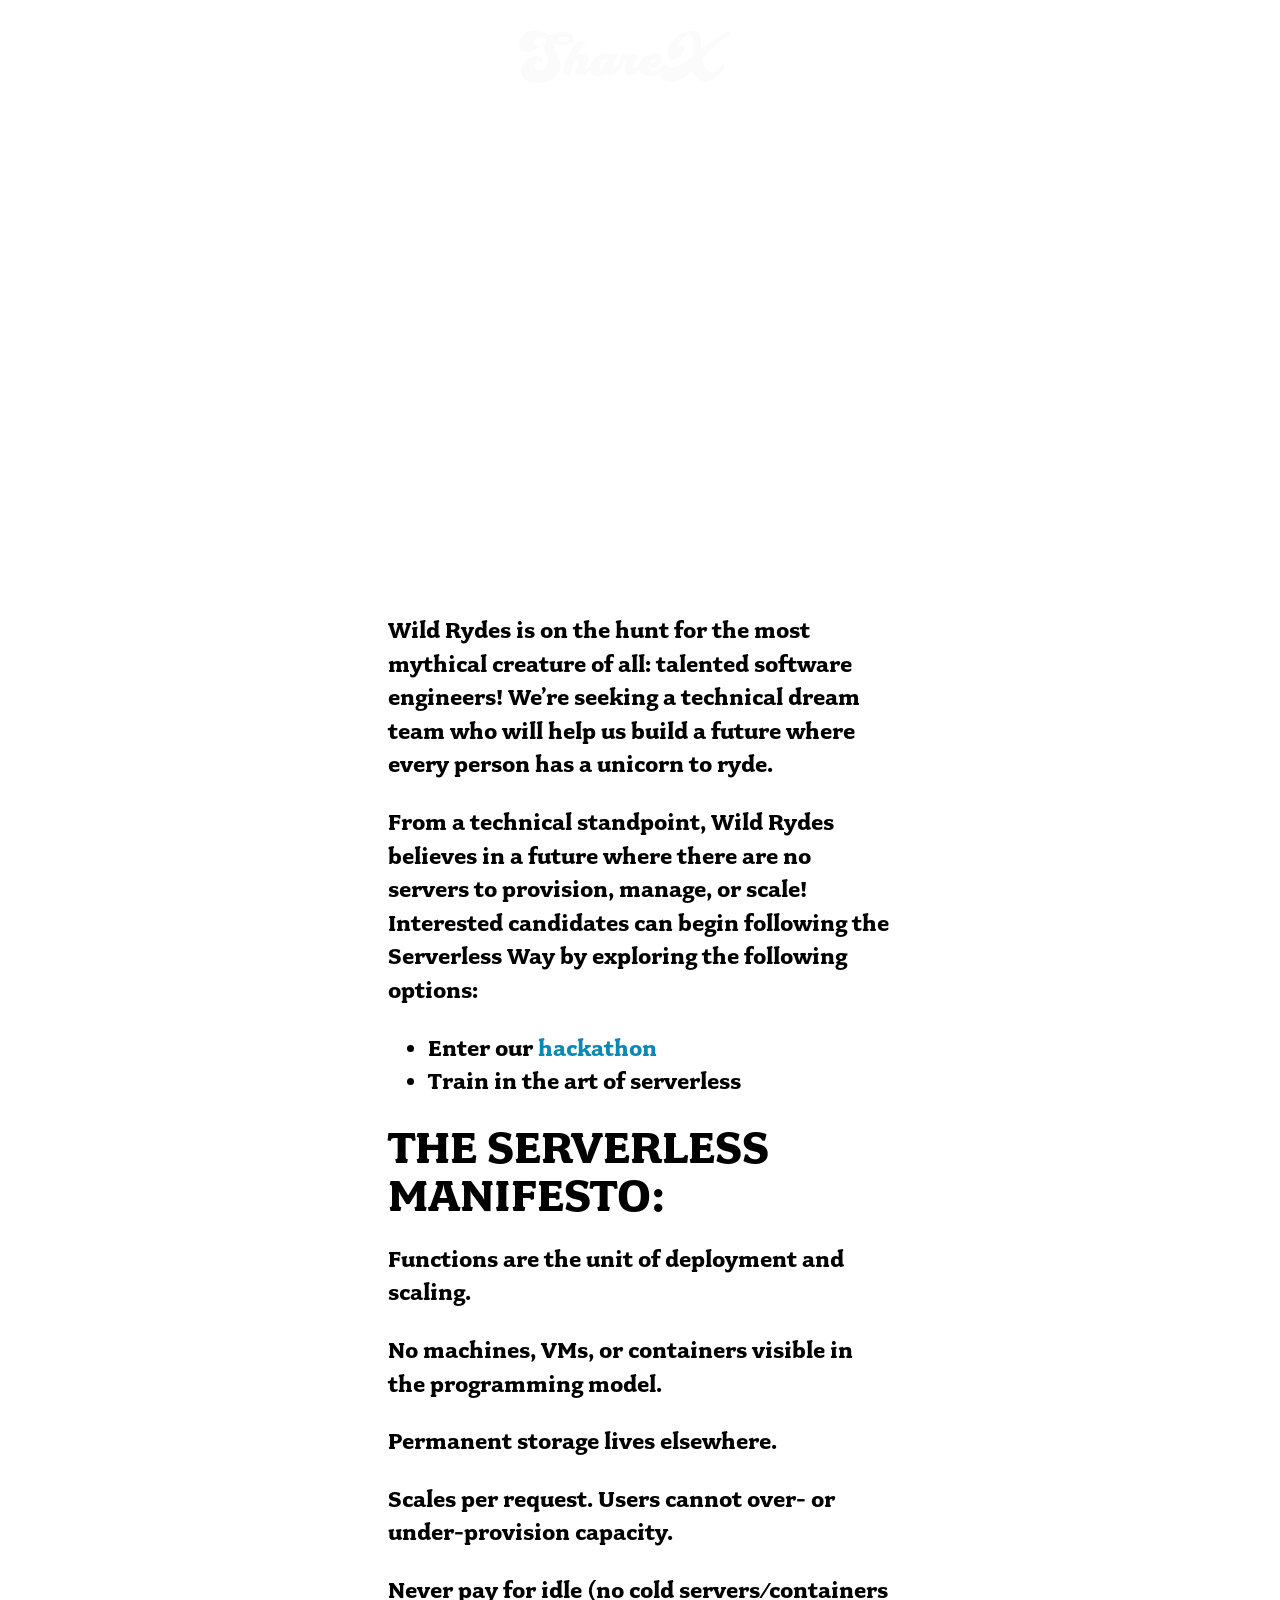
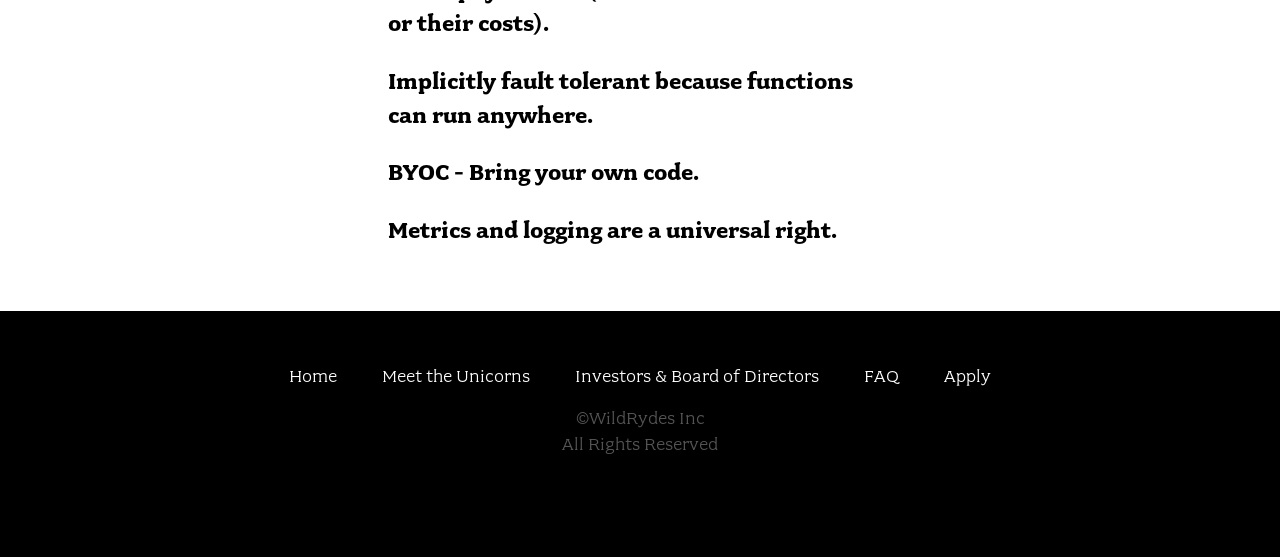
==== commit ea748666: "feature update" ====
--- a/apply.html
+++ b/apply.html
@@ -5,7 +5,8 @@
   <meta name="description" content="">
   <meta name="viewport" content="width=device-width, initial-scale=1">
   <title>Apply - Wild Rydes</title>
-
+  <!-- Place favicon1.ico and apple-touch-icon.png in the root directory -->
+  <link rel="icon" type="image/png" href="images/wr-home-SX.jpg">
   <link rel="stylesheet" href="css/font.css">
   <link rel="stylesheet" href="css/main.css">
 
@@ -23,7 +24,7 @@
     <nav class="site-nav">
       <ul>
         <li><a href="index.html">Home</a></li>
-        <li><a href="unicorns.html">Meet the Unicorns</a></li>
+        <li><a href="cars.html">Meet the Unicorns</a></li>
         <li><a href="investors.html">Investors & Board of Directors</a></li>
         <li><a href="faq.html">FAQ</a></li>
         <li><a href="apply.html">Apply</a></li>
@@ -58,7 +59,7 @@
       <nav class="footer-nav">
         <ul>
           <li><a href="index.html">Home</a></li>
-          <li><a href="unicorns.html">Meet the Unicorns</a></li>
+          <li><a href="cars.html">Meet the Unicorns</a></li>
           <li><a href="investors.html">Investors & Board of Directors</a></li>
           <li><a href="faq.html">FAQ</a></li>
           <li><a href="apply.html">Apply</a></li>
--- a/css/main.css
+++ b/css/main.css
@@ -1 +1 @@
-/*! normalize.css v4.2.0 | MIT License | github.com/necolas/normalize.css */html{font-family:sans-serif;line-height:1.15;-ms-text-size-adjust:100%;-webkit-text-size-adjust:100%}body{margin:0}article,aside,footer,header,nav,section{display:block}h1{font-size:2em;margin:.67em 0}figcaption,figure,main{display:block}figure{margin:1em 40px}hr{box-sizing:content-box;height:0;overflow:visible}pre{font-family:monospace,monospace;font-size:1em}a{background-color:transparent;-webkit-text-decoration-skip:objects}a:active,a:hover{outline-width:0}abbr[title]{border-bottom:none;text-decoration:underline;text-decoration:underline dotted}b,strong{font-weight:inherit;font-weight:bolder}code,kbd,samp{font-family:monospace,monospace;font-size:1em}dfn{font-style:italic}mark{background-color:#ff0;color:#000}small{font-size:80%}sub,sup{font-size:75%;line-height:0;position:relative;vertical-align:baseline}sub{bottom:-.25em}sup{top:-.5em}audio,video{display:inline-block}audio:not([controls]){display:none;height:0}img{border-style:none}svg:not(:root){overflow:hidden}button,input,optgroup,select,textarea{font:inherit;margin:0}optgroup{font-weight:700}button,input{overflow:visible}button,select{text-transform:none}[type=reset],[type=submit],button,html [type=button]{-webkit-appearance:button;cursor:pointer}[type=button]::-moz-focus-inner,[type=reset]::-moz-focus-inner,[type=submit]::-moz-focus-inner,button::-moz-focus-inner{border-style:none;padding:0}[type=button]:-moz-focusring,[type=reset]:-moz-focusring,[type=submit]:-moz-focusring,button:-moz-focusring{outline:1px dotted ButtonText}fieldset{border:1px solid silver;margin:0 2px;padding:.35em .625em .75em}legend{box-sizing:border-box;color:inherit;display:table;max-width:100%;padding:0;white-space:normal}progress{display:inline-block;vertical-align:baseline}textarea{overflow:auto}[type=checkbox],[type=radio]{box-sizing:border-box;padding:0}[type=number]::-webkit-inner-spin-button,[type=number]::-webkit-outer-spin-button{height:auto}[type=search]{-webkit-appearance:textfield;outline-offset:-2px}[type=search]::-webkit-search-cancel-button,[type=search]::-webkit-search-decoration{-webkit-appearance:none}::-webkit-file-upload-button{-webkit-appearance:button;font:inherit}details,menu{display:block}summary{display:list-item}canvas{display:inline-block}[hidden],template{display:none}.row{max-width:96.875rem;margin-left:auto;margin-right:auto}.row:after,.row:before{content:' ';display:table}.row:after{clear:both}.row.collapse>.column,.row.collapse>.columns{padding-left:0;padding-right:0}.row .row{max-width:none;margin-left:-.625rem;margin-right:-.625rem}@media screen and (min-width:40em){.row .row{margin-left:-.9375rem;margin-right:-.9375rem}}.row .row.collapse{margin-left:0;margin-right:0}.row.expanded{max-width:none}.row.expanded .row{margin-left:auto;margin-right:auto}.column,.columns{width:100%;float:left;padding-left:.625rem;padding-right:.625rem}@media screen and (min-width:40em){.column,.columns{padding-left:.9375rem;padding-right:.9375rem}}.column:last-child:not(:first-child),.columns:last-child:not(:first-child){float:right}.column.end:last-child:last-child,.end.columns:last-child:last-child{float:left}.column.row.row,.row.row.columns{float:none}.row .column.row.row,.row .row.row.columns{padding-left:0;padding-right:0;margin-left:0;margin-right:0}.small-1{width:8.3333333333%}.small-push-1{position:relative;left:8.3333333333%}.small-pull-1{position:relative;left:-8.3333333333%}.small-offset-0{margin-left:0}.small-2{width:16.6666666667%}.small-push-2{position:relative;left:16.6666666667%}.small-pull-2{position:relative;left:-16.6666666667%}.small-offset-1{margin-left:8.3333333333%}.small-3{width:25%}.small-push-3{position:relative;left:25%}.small-pull-3{position:relative;left:-25%}.small-offset-2{margin-left:16.6666666667%}.small-4{width:33.3333333333%}.small-push-4{position:relative;left:33.3333333333%}.small-pull-4{position:relative;left:-33.3333333333%}.small-offset-3{margin-left:25%}.small-5{width:41.6666666667%}.small-push-5{position:relative;left:41.6666666667%}.small-pull-5{position:relative;left:-41.6666666667%}.small-offset-4{margin-left:33.3333333333%}.small-6{width:50%}.small-push-6{position:relative;left:50%}.small-pull-6{position:relative;left:-50%}.small-offset-5{margin-left:41.6666666667%}.small-7{width:58.3333333333%}.small-push-7{position:relative;left:58.3333333333%}.small-pull-7{position:relative;left:-58.3333333333%}.small-offset-6{margin-left:50%}.small-8{width:66.6666666667%}.small-push-8{position:relative;left:66.6666666667%}.small-pull-8{position:relative;left:-66.6666666667%}.small-offset-7{margin-left:58.3333333333%}.small-9{width:75%}.small-push-9{position:relative;left:75%}.small-pull-9{position:relative;left:-75%}.small-offset-8{margin-left:66.6666666667%}.small-10{width:83.3333333333%}.small-push-10{position:relative;left:83.3333333333%}.small-pull-10{position:relative;left:-83.3333333333%}.small-offset-9{margin-left:75%}.small-11{width:91.6666666667%}.small-push-11{position:relative;left:91.6666666667%}.small-pull-11{position:relative;left:-91.6666666667%}.small-offset-10{margin-left:83.3333333333%}.small-12{width:100%}.small-offset-11{margin-left:91.6666666667%}.small-up-1>.column,.small-up-1>.columns{width:100%;float:left}.small-up-1>.column:nth-of-type(1n),.small-up-1>.columns:nth-of-type(1n){clear:none}.small-up-1>.column:nth-of-type(1n+1),.small-up-1>.columns:nth-of-type(1n+1){clear:both}.small-up-1>.column:last-child,.small-up-1>.columns:last-child{float:left}.small-up-2>.column,.small-up-2>.columns{width:50%;float:left}.small-up-2>.column:nth-of-type(1n),.small-up-2>.columns:nth-of-type(1n){clear:none}.small-up-2>.column:nth-of-type(2n+1),.small-up-2>.columns:nth-of-type(2n+1){clear:both}.small-up-2>.column:last-child,.small-up-2>.columns:last-child{float:left}.small-up-3>.column,.small-up-3>.columns{width:33.3333333333%;float:left}.small-up-3>.column:nth-of-type(1n),.small-up-3>.columns:nth-of-type(1n){clear:none}.small-up-3>.column:nth-of-type(3n+1),.small-up-3>.columns:nth-of-type(3n+1){clear:both}.small-up-3>.column:last-child,.small-up-3>.columns:last-child{float:left}.small-up-4>.column,.small-up-4>.columns{width:25%;float:left}.small-up-4>.column:nth-of-type(1n),.small-up-4>.columns:nth-of-type(1n){clear:none}.small-up-4>.column:nth-of-type(4n+1),.small-up-4>.columns:nth-of-type(4n+1){clear:both}.small-up-4>.column:last-child,.small-up-4>.columns:last-child{float:left}.small-up-5>.column,.small-up-5>.columns{width:20%;float:left}.small-up-5>.column:nth-of-type(1n),.small-up-5>.columns:nth-of-type(1n){clear:none}.small-up-5>.column:nth-of-type(5n+1),.small-up-5>.columns:nth-of-type(5n+1){clear:both}.small-up-5>.column:last-child,.small-up-5>.columns:last-child{float:left}.small-up-6>.column,.small-up-6>.columns{width:16.6666666667%;float:left}.small-up-6>.column:nth-of-type(1n),.small-up-6>.columns:nth-of-type(1n){clear:none}.small-up-6>.column:nth-of-type(6n+1),.small-up-6>.columns:nth-of-type(6n+1){clear:both}.small-up-6>.column:last-child,.small-up-6>.columns:last-child{float:left}.small-up-7>.column,.small-up-7>.columns{width:14.2857142857%;float:left}.small-up-7>.column:nth-of-type(1n),.small-up-7>.columns:nth-of-type(1n){clear:none}.small-up-7>.column:nth-of-type(7n+1),.small-up-7>.columns:nth-of-type(7n+1){clear:both}.small-up-7>.column:last-child,.small-up-7>.columns:last-child{float:left}.small-up-8>.column,.small-up-8>.columns{width:12.5%;float:left}.small-up-8>.column:nth-of-type(1n),.small-up-8>.columns:nth-of-type(1n){clear:none}.small-up-8>.column:nth-of-type(8n+1),.small-up-8>.columns:nth-of-type(8n+1){clear:both}.small-up-8>.column:last-child,.small-up-8>.columns:last-child{float:left}.small-collapse>.column,.small-collapse>.columns{padding-left:0;padding-right:0}.expanded.row .small-collapse.row,.small-collapse .row{margin-left:0;margin-right:0}.small-uncollapse>.column,.small-uncollapse>.columns{padding-left:.625rem;padding-right:.625rem}.small-centered{float:none;margin-left:auto;margin-right:auto}.small-pull-0,.small-push-0,.small-uncentered{position:static;margin-left:0;margin-right:0;float:left}@media screen and (min-width:40em){.medium-1{width:8.3333333333%}.medium-push-1{position:relative;left:8.3333333333%}.medium-pull-1{position:relative;left:-8.3333333333%}.medium-offset-0{margin-left:0}.medium-2{width:16.6666666667%}.medium-push-2{position:relative;left:16.6666666667%}.medium-pull-2{position:relative;left:-16.6666666667%}.medium-offset-1{margin-left:8.3333333333%}.medium-3{width:25%}.medium-push-3{position:relative;left:25%}.medium-pull-3{position:relative;left:-25%}.medium-offset-2{margin-left:16.6666666667%}.medium-4{width:33.3333333333%}.medium-push-4{position:relative;left:33.3333333333%}.medium-pull-4{position:relative;left:-33.3333333333%}.medium-offset-3{margin-left:25%}.medium-5{width:41.6666666667%}.medium-push-5{position:relative;left:41.6666666667%}.medium-pull-5{position:relative;left:-41.6666666667%}.medium-offset-4{margin-left:33.3333333333%}.medium-6{width:50%}.medium-push-6{position:relative;left:50%}.medium-pull-6{position:relative;left:-50%}.medium-offset-5{margin-left:41.6666666667%}.medium-7{width:58.3333333333%}.medium-push-7{position:relative;left:58.3333333333%}.medium-pull-7{position:relative;left:-58.3333333333%}.medium-offset-6{margin-left:50%}.medium-8{width:66.6666666667%}.medium-push-8{position:relative;left:66.6666666667%}.medium-pull-8{position:relative;left:-66.6666666667%}.medium-offset-7{margin-left:58.3333333333%}.medium-9{width:75%}.medium-push-9{position:relative;left:75%}.medium-pull-9{position:relative;left:-75%}.medium-offset-8{margin-left:66.6666666667%}.medium-10{width:83.3333333333%}.medium-push-10{position:relative;left:83.3333333333%}.medium-pull-10{position:relative;left:-83.3333333333%}.medium-offset-9{margin-left:75%}.medium-11{width:91.6666666667%}.medium-push-11{position:relative;left:91.6666666667%}.medium-pull-11{position:relative;left:-91.6666666667%}.medium-offset-10{margin-left:83.3333333333%}.medium-12{width:100%}.medium-offset-11{margin-left:91.6666666667%}.medium-up-1>.column,.medium-up-1>.columns{width:100%;float:left}.medium-up-1>.column:nth-of-type(1n),.medium-up-1>.columns:nth-of-type(1n){clear:none}.medium-up-1>.column:nth-of-type(1n+1),.medium-up-1>.columns:nth-of-type(1n+1){clear:both}.medium-up-1>.column:last-child,.medium-up-1>.columns:last-child{float:left}.medium-up-2>.column,.medium-up-2>.columns{width:50%;float:left}.medium-up-2>.column:nth-of-type(1n),.medium-up-2>.columns:nth-of-type(1n){clear:none}.medium-up-2>.column:nth-of-type(2n+1),.medium-up-2>.columns:nth-of-type(2n+1){clear:both}.medium-up-2>.column:last-child,.medium-up-2>.columns:last-child{float:left}.medium-up-3>.column,.medium-up-3>.columns{width:33.3333333333%;float:left}.medium-up-3>.column:nth-of-type(1n),.medium-up-3>.columns:nth-of-type(1n){clear:none}.medium-up-3>.column:nth-of-type(3n+1),.medium-up-3>.columns:nth-of-type(3n+1){clear:both}.medium-up-3>.column:last-child,.medium-up-3>.columns:last-child{float:left}.medium-up-4>.column,.medium-up-4>.columns{width:25%;float:left}.medium-up-4>.column:nth-of-type(1n),.medium-up-4>.columns:nth-of-type(1n){clear:none}.medium-up-4>.column:nth-of-type(4n+1),.medium-up-4>.columns:nth-of-type(4n+1){clear:both}.medium-up-4>.column:last-child,.medium-up-4>.columns:last-child{float:left}.medium-up-5>.column,.medium-up-5>.columns{width:20%;float:left}.medium-up-5>.column:nth-of-type(1n),.medium-up-5>.columns:nth-of-type(1n){clear:none}.medium-up-5>.column:nth-of-type(5n+1),.medium-up-5>.columns:nth-of-type(5n+1){clear:both}.medium-up-5>.column:last-child,.medium-up-5>.columns:last-child{float:left}.medium-up-6>.column,.medium-up-6>.columns{width:16.6666666667%;float:left}.medium-up-6>.column:nth-of-type(1n),.medium-up-6>.columns:nth-of-type(1n){clear:none}.medium-up-6>.column:nth-of-type(6n+1),.medium-up-6>.columns:nth-of-type(6n+1){clear:both}.medium-up-6>.column:last-child,.medium-up-6>.columns:last-child{float:left}.medium-up-7>.column,.medium-up-7>.columns{width:14.2857142857%;float:left}.medium-up-7>.column:nth-of-type(1n),.medium-up-7>.columns:nth-of-type(1n){clear:none}.medium-up-7>.column:nth-of-type(7n+1),.medium-up-7>.columns:nth-of-type(7n+1){clear:both}.medium-up-7>.column:last-child,.medium-up-7>.columns:last-child{float:left}.medium-up-8>.column,.medium-up-8>.columns{width:12.5%;float:left}.medium-up-8>.column:nth-of-type(1n),.medium-up-8>.columns:nth-of-type(1n){clear:none}.medium-up-8>.column:nth-of-type(8n+1),.medium-up-8>.columns:nth-of-type(8n+1){clear:both}.medium-up-8>.column:last-child,.medium-up-8>.columns:last-child{float:left}.medium-collapse>.column,.medium-collapse>.columns{padding-left:0;padding-right:0}.expanded.row .medium-collapse.row,.medium-collapse .row{margin-left:0;margin-right:0}.medium-uncollapse>.column,.medium-uncollapse>.columns{padding-left:.9375rem;padding-right:.9375rem}.medium-centered{float:none;margin-left:auto;margin-right:auto}.medium-pull-0,.medium-push-0,.medium-uncentered{position:static;margin-left:0;margin-right:0;float:left}}@media screen and (min-width:64em){.large-1{width:8.3333333333%}.large-push-1{position:relative;left:8.3333333333%}.large-pull-1{position:relative;left:-8.3333333333%}.large-offset-0{margin-left:0}.large-2{width:16.6666666667%}.large-push-2{position:relative;left:16.6666666667%}.large-pull-2{position:relative;left:-16.6666666667%}.large-offset-1{margin-left:8.3333333333%}.large-3{width:25%}.large-push-3{position:relative;left:25%}.large-pull-3{position:relative;left:-25%}.large-offset-2{margin-left:16.6666666667%}.large-4{width:33.3333333333%}.large-push-4{position:relative;left:33.3333333333%}.large-pull-4{position:relative;left:-33.3333333333%}.large-offset-3{margin-left:25%}.large-5{width:41.6666666667%}.large-push-5{position:relative;left:41.6666666667%}.large-pull-5{position:relative;left:-41.6666666667%}.large-offset-4{margin-left:33.3333333333%}.large-6{width:50%}.large-push-6{position:relative;left:50%}.large-pull-6{position:relative;left:-50%}.large-offset-5{margin-left:41.6666666667%}.large-7{width:58.3333333333%}.large-push-7{position:relative;left:58.3333333333%}.large-pull-7{position:relative;left:-58.3333333333%}.large-offset-6{margin-left:50%}.large-8{width:66.6666666667%}.large-push-8{position:relative;left:66.6666666667%}.large-pull-8{position:relative;left:-66.6666666667%}.large-offset-7{margin-left:58.3333333333%}.large-9{width:75%}.large-push-9{position:relative;left:75%}.large-pull-9{position:relative;left:-75%}.large-offset-8{margin-left:66.6666666667%}.large-10{width:83.3333333333%}.large-push-10{position:relative;left:83.3333333333%}.large-pull-10{position:relative;left:-83.3333333333%}.large-offset-9{margin-left:75%}.large-11{width:91.6666666667%}.large-push-11{position:relative;left:91.6666666667%}.large-pull-11{position:relative;left:-91.6666666667%}.large-offset-10{margin-left:83.3333333333%}.large-12{width:100%}.large-offset-11{margin-left:91.6666666667%}.large-up-1>.column,.large-up-1>.columns{width:100%;float:left}.large-up-1>.column:nth-of-type(1n),.large-up-1>.columns:nth-of-type(1n){clear:none}.large-up-1>.column:nth-of-type(1n+1),.large-up-1>.columns:nth-of-type(1n+1){clear:both}.large-up-1>.column:last-child,.large-up-1>.columns:last-child{float:left}.large-up-2>.column,.large-up-2>.columns{width:50%;float:left}.large-up-2>.column:nth-of-type(1n),.large-up-2>.columns:nth-of-type(1n){clear:none}.large-up-2>.column:nth-of-type(2n+1),.large-up-2>.columns:nth-of-type(2n+1){clear:both}.large-up-2>.column:last-child,.large-up-2>.columns:last-child{float:left}.large-up-3>.column,.large-up-3>.columns{width:33.3333333333%;float:left}.large-up-3>.column:nth-of-type(1n),.large-up-3>.columns:nth-of-type(1n){clear:none}.large-up-3>.column:nth-of-type(3n+1),.large-up-3>.columns:nth-of-type(3n+1){clear:both}.large-up-3>.column:last-child,.large-up-3>.columns:last-child{float:left}.large-up-4>.column,.large-up-4>.columns{width:25%;float:left}.large-up-4>.column:nth-of-type(1n),.large-up-4>.columns:nth-of-type(1n){clear:none}.large-up-4>.column:nth-of-type(4n+1),.large-up-4>.columns:nth-of-type(4n+1){clear:both}.large-up-4>.column:last-child,.large-up-4>.columns:last-child{float:left}.large-up-5>.column,.large-up-5>.columns{width:20%;float:left}.large-up-5>.column:nth-of-type(1n),.large-up-5>.columns:nth-of-type(1n){clear:none}.large-up-5>.column:nth-of-type(5n+1),.large-up-5>.columns:nth-of-type(5n+1){clear:both}.large-up-5>.column:last-child,.large-up-5>.columns:last-child{float:left}.large-up-6>.column,.large-up-6>.columns{width:16.6666666667%;float:left}.large-up-6>.column:nth-of-type(1n),.large-up-6>.columns:nth-of-type(1n){clear:none}.large-up-6>.column:nth-of-type(6n+1),.large-up-6>.columns:nth-of-type(6n+1){clear:both}.large-up-6>.column:last-child,.large-up-6>.columns:last-child{float:left}.large-up-7>.column,.large-up-7>.columns{width:14.2857142857%;float:left}.large-up-7>.column:nth-of-type(1n),.large-up-7>.columns:nth-of-type(1n){clear:none}.large-up-7>.column:nth-of-type(7n+1),.large-up-7>.columns:nth-of-type(7n+1){clear:both}.large-up-7>.column:last-child,.large-up-7>.columns:last-child{float:left}.large-up-8>.column,.large-up-8>.columns{width:12.5%;float:left}.large-up-8>.column:nth-of-type(1n),.large-up-8>.columns:nth-of-type(1n){clear:none}.large-up-8>.column:nth-of-type(8n+1),.large-up-8>.columns:nth-of-type(8n+1){clear:both}.large-up-8>.column:last-child,.large-up-8>.columns:last-child{float:left}.large-collapse>.column,.large-collapse>.columns{padding-left:0;padding-right:0}.expanded.row .large-collapse.row,.large-collapse .row{margin-left:0;margin-right:0}.large-uncollapse>.column,.large-uncollapse>.columns{padding-left:.9375rem;padding-right:.9375rem}.large-centered{float:none;margin-left:auto;margin-right:auto}.large-pull-0,.large-push-0,.large-uncentered{position:static;margin-left:0;margin-right:0;float:left}}@media screen and (min-width:75em){.xlarge-1{width:8.3333333333%}.xlarge-push-1{position:relative;left:8.3333333333%}.xlarge-pull-1{position:relative;left:-8.3333333333%}.xlarge-offset-0{margin-left:0}.xlarge-2{width:16.6666666667%}.xlarge-push-2{position:relative;left:16.6666666667%}.xlarge-pull-2{position:relative;left:-16.6666666667%}.xlarge-offset-1{margin-left:8.3333333333%}.xlarge-3{width:25%}.xlarge-push-3{position:relative;left:25%}.xlarge-pull-3{position:relative;left:-25%}.xlarge-offset-2{margin-left:16.6666666667%}.xlarge-4{width:33.3333333333%}.xlarge-push-4{position:relative;left:33.3333333333%}.xlarge-pull-4{position:relative;left:-33.3333333333%}.xlarge-offset-3{margin-left:25%}.xlarge-5{width:41.6666666667%}.xlarge-push-5{position:relative;left:41.6666666667%}.xlarge-pull-5{position:relative;left:-41.6666666667%}.xlarge-offset-4{margin-left:33.3333333333%}.xlarge-6{width:50%}.xlarge-push-6{position:relative;left:50%}.xlarge-pull-6{position:relative;left:-50%}.xlarge-offset-5{margin-left:41.6666666667%}.xlarge-7{width:58.3333333333%}.xlarge-push-7{position:relative;left:58.3333333333%}.xlarge-pull-7{position:relative;left:-58.3333333333%}.xlarge-offset-6{margin-left:50%}.xlarge-8{width:66.6666666667%}.xlarge-push-8{position:relative;left:66.6666666667%}.xlarge-pull-8{position:relative;left:-66.6666666667%}.xlarge-offset-7{margin-left:58.3333333333%}.xlarge-9{width:75%}.xlarge-push-9{position:relative;left:75%}.xlarge-pull-9{position:relative;left:-75%}.xlarge-offset-8{margin-left:66.6666666667%}.xlarge-10{width:83.3333333333%}.xlarge-push-10{position:relative;left:83.3333333333%}.xlarge-pull-10{position:relative;left:-83.3333333333%}.xlarge-offset-9{margin-left:75%}.xlarge-11{width:91.6666666667%}.xlarge-push-11{position:relative;left:91.6666666667%}.xlarge-pull-11{position:relative;left:-91.6666666667%}.xlarge-offset-10{margin-left:83.3333333333%}.xlarge-12{width:100%}.xlarge-offset-11{margin-left:91.6666666667%}.xlarge-up-1>.column,.xlarge-up-1>.columns{width:100%;float:left}.xlarge-up-1>.column:nth-of-type(1n),.xlarge-up-1>.columns:nth-of-type(1n){clear:none}.xlarge-up-1>.column:nth-of-type(1n+1),.xlarge-up-1>.columns:nth-of-type(1n+1){clear:both}.xlarge-up-1>.column:last-child,.xlarge-up-1>.columns:last-child{float:left}.xlarge-up-2>.column,.xlarge-up-2>.columns{width:50%;float:left}.xlarge-up-2>.column:nth-of-type(1n),.xlarge-up-2>.columns:nth-of-type(1n){clear:none}.xlarge-up-2>.column:nth-of-type(2n+1),.xlarge-up-2>.columns:nth-of-type(2n+1){clear:both}.xlarge-up-2>.column:last-child,.xlarge-up-2>.columns:last-child{float:left}.xlarge-up-3>.column,.xlarge-up-3>.columns{width:33.3333333333%;float:left}.xlarge-up-3>.column:nth-of-type(1n),.xlarge-up-3>.columns:nth-of-type(1n){clear:none}.xlarge-up-3>.column:nth-of-type(3n+1),.xlarge-up-3>.columns:nth-of-type(3n+1){clear:both}.xlarge-up-3>.column:last-child,.xlarge-up-3>.columns:last-child{float:left}.xlarge-up-4>.column,.xlarge-up-4>.columns{width:25%;float:left}.xlarge-up-4>.column:nth-of-type(1n),.xlarge-up-4>.columns:nth-of-type(1n){clear:none}.xlarge-up-4>.column:nth-of-type(4n+1),.xlarge-up-4>.columns:nth-of-type(4n+1){clear:both}.xlarge-up-4>.column:last-child,.xlarge-up-4>.columns:last-child{float:left}.xlarge-up-5>.column,.xlarge-up-5>.columns{width:20%;float:left}.xlarge-up-5>.column:nth-of-type(1n),.xlarge-up-5>.columns:nth-of-type(1n){clear:none}.xlarge-up-5>.column:nth-of-type(5n+1),.xlarge-up-5>.columns:nth-of-type(5n+1){clear:both}.xlarge-up-5>.column:last-child,.xlarge-up-5>.columns:last-child{float:left}.xlarge-up-6>.column,.xlarge-up-6>.columns{width:16.6666666667%;float:left}.xlarge-up-6>.column:nth-of-type(1n),.xlarge-up-6>.columns:nth-of-type(1n){clear:none}.xlarge-up-6>.column:nth-of-type(6n+1),.xlarge-up-6>.columns:nth-of-type(6n+1){clear:both}.xlarge-up-6>.column:last-child,.xlarge-up-6>.columns:last-child{float:left}.xlarge-up-7>.column,.xlarge-up-7>.columns{width:14.2857142857%;float:left}.xlarge-up-7>.column:nth-of-type(1n),.xlarge-up-7>.columns:nth-of-type(1n){clear:none}.xlarge-up-7>.column:nth-of-type(7n+1),.xlarge-up-7>.columns:nth-of-type(7n+1){clear:both}.xlarge-up-7>.column:last-child,.xlarge-up-7>.columns:last-child{float:left}.xlarge-up-8>.column,.xlarge-up-8>.columns{width:12.5%;float:left}.xlarge-up-8>.column:nth-of-type(1n),.xlarge-up-8>.columns:nth-of-type(1n){clear:none}.xlarge-up-8>.column:nth-of-type(8n+1),.xlarge-up-8>.columns:nth-of-type(8n+1){clear:both}.xlarge-up-8>.column:last-child,.xlarge-up-8>.columns:last-child{float:left}.xlarge-collapse>.column,.xlarge-collapse>.columns{padding-left:0;padding-right:0}.expanded.row .xlarge-collapse.row,.xlarge-collapse .row{margin-left:0;margin-right:0}.xlarge-uncollapse>.column,.xlarge-uncollapse>.columns{padding-left:.9375rem;padding-right:.9375rem}.xlarge-centered{float:none;margin-left:auto;margin-right:auto}.xlarge-pull-0,.xlarge-push-0,.xlarge-uncentered{position:static;margin-left:0;margin-right:0;float:left}}@media screen and (min-width:90em){.xxlarge-1{width:8.3333333333%}.xxlarge-push-1{position:relative;left:8.3333333333%}.xxlarge-pull-1{position:relative;left:-8.3333333333%}.xxlarge-offset-0{margin-left:0}.xxlarge-2{width:16.6666666667%}.xxlarge-push-2{position:relative;left:16.6666666667%}.xxlarge-pull-2{position:relative;left:-16.6666666667%}.xxlarge-offset-1{margin-left:8.3333333333%}.xxlarge-3{width:25%}.xxlarge-push-3{position:relative;left:25%}.xxlarge-pull-3{position:relative;left:-25%}.xxlarge-offset-2{margin-left:16.6666666667%}.xxlarge-4{width:33.3333333333%}.xxlarge-push-4{position:relative;left:33.3333333333%}.xxlarge-pull-4{position:relative;left:-33.3333333333%}.xxlarge-offset-3{margin-left:25%}.xxlarge-5{width:41.6666666667%}.xxlarge-push-5{position:relative;left:41.6666666667%}.xxlarge-pull-5{position:relative;left:-41.6666666667%}.xxlarge-offset-4{margin-left:33.3333333333%}.xxlarge-6{width:50%}.xxlarge-push-6{position:relative;left:50%}.xxlarge-pull-6{position:relative;left:-50%}.xxlarge-offset-5{margin-left:41.6666666667%}.xxlarge-7{width:58.3333333333%}.xxlarge-push-7{position:relative;left:58.3333333333%}.xxlarge-pull-7{position:relative;left:-58.3333333333%}.xxlarge-offset-6{margin-left:50%}.xxlarge-8{width:66.6666666667%}.xxlarge-push-8{position:relative;left:66.6666666667%}.xxlarge-pull-8{position:relative;left:-66.6666666667%}.xxlarge-offset-7{margin-left:58.3333333333%}.xxlarge-9{width:75%}.xxlarge-push-9{position:relative;left:75%}.xxlarge-pull-9{position:relative;left:-75%}.xxlarge-offset-8{margin-left:66.6666666667%}.xxlarge-10{width:83.3333333333%}.xxlarge-push-10{position:relative;left:83.3333333333%}.xxlarge-pull-10{position:relative;left:-83.3333333333%}.xxlarge-offset-9{margin-left:75%}.xxlarge-11{width:91.6666666667%}.xxlarge-push-11{position:relative;left:91.6666666667%}.xxlarge-pull-11{position:relative;left:-91.6666666667%}.xxlarge-offset-10{margin-left:83.3333333333%}.xxlarge-12{width:100%}.xxlarge-offset-11{margin-left:91.6666666667%}.xxlarge-up-1>.column,.xxlarge-up-1>.columns{width:100%;float:left}.xxlarge-up-1>.column:nth-of-type(1n),.xxlarge-up-1>.columns:nth-of-type(1n){clear:none}.xxlarge-up-1>.column:nth-of-type(1n+1),.xxlarge-up-1>.columns:nth-of-type(1n+1){clear:both}.xxlarge-up-1>.column:last-child,.xxlarge-up-1>.columns:last-child{float:left}.xxlarge-up-2>.column,.xxlarge-up-2>.columns{width:50%;float:left}.xxlarge-up-2>.column:nth-of-type(1n),.xxlarge-up-2>.columns:nth-of-type(1n){clear:none}.xxlarge-up-2>.column:nth-of-type(2n+1),.xxlarge-up-2>.columns:nth-of-type(2n+1){clear:both}.xxlarge-up-2>.column:last-child,.xxlarge-up-2>.columns:last-child{float:left}.xxlarge-up-3>.column,.xxlarge-up-3>.columns{width:33.3333333333%;float:left}.xxlarge-up-3>.column:nth-of-type(1n),.xxlarge-up-3>.columns:nth-of-type(1n){clear:none}.xxlarge-up-3>.column:nth-of-type(3n+1),.xxlarge-up-3>.columns:nth-of-type(3n+1){clear:both}.xxlarge-up-3>.column:last-child,.xxlarge-up-3>.columns:last-child{float:left}.xxlarge-up-4>.column,.xxlarge-up-4>.columns{width:25%;float:left}.xxlarge-up-4>.column:nth-of-type(1n),.xxlarge-up-4>.columns:nth-of-type(1n){clear:none}.xxlarge-up-4>.column:nth-of-type(4n+1),.xxlarge-up-4>.columns:nth-of-type(4n+1){clear:both}.xxlarge-up-4>.column:last-child,.xxlarge-up-4>.columns:last-child{float:left}.xxlarge-up-5>.column,.xxlarge-up-5>.columns{width:20%;float:left}.xxlarge-up-5>.column:nth-of-type(1n),.xxlarge-up-5>.columns:nth-of-type(1n){clear:none}.xxlarge-up-5>.column:nth-of-type(5n+1),.xxlarge-up-5>.columns:nth-of-type(5n+1){clear:both}.xxlarge-up-5>.column:last-child,.xxlarge-up-5>.columns:last-child{float:left}.xxlarge-up-6>.column,.xxlarge-up-6>.columns{width:16.6666666667%;float:left}.xxlarge-up-6>.column:nth-of-type(1n),.xxlarge-up-6>.columns:nth-of-type(1n){clear:none}.xxlarge-up-6>.column:nth-of-type(6n+1),.xxlarge-up-6>.columns:nth-of-type(6n+1){clear:both}.xxlarge-up-6>.column:last-child,.xxlarge-up-6>.columns:last-child{float:left}.xxlarge-up-7>.column,.xxlarge-up-7>.columns{width:14.2857142857%;float:left}.xxlarge-up-7>.column:nth-of-type(1n),.xxlarge-up-7>.columns:nth-of-type(1n){clear:none}.xxlarge-up-7>.column:nth-of-type(7n+1),.xxlarge-up-7>.columns:nth-of-type(7n+1){clear:both}.xxlarge-up-7>.column:last-child,.xxlarge-up-7>.columns:last-child{float:left}.xxlarge-up-8>.column,.xxlarge-up-8>.columns{width:12.5%;float:left}.xxlarge-up-8>.column:nth-of-type(1n),.xxlarge-up-8>.columns:nth-of-type(1n){clear:none}.xxlarge-up-8>.column:nth-of-type(8n+1),.xxlarge-up-8>.columns:nth-of-type(8n+1){clear:both}.xxlarge-up-8>.column:last-child,.xxlarge-up-8>.columns:last-child{float:left}.xxlarge-collapse>.column,.xxlarge-collapse>.columns{padding-left:0;padding-right:0}.expanded.row .xxlarge-collapse.row,.xxlarge-collapse .row{margin-left:0;margin-right:0}.xxlarge-uncollapse>.column,.xxlarge-uncollapse>.columns{padding-left:.9375rem;padding-right:.9375rem}.xxlarge-centered{float:none;margin-left:auto;margin-right:auto}.xxlarge-pull-0,.xxlarge-push-0,.xxlarge-uncentered{position:static;margin-left:0;margin-right:0;float:left}}.footer-nav ul,.site-nav ul{margin:0;padding:0;list-style:none}*,:after,:before{box-sizing:border-box}html{line-height:1.4}html.menu-opened{overflow:hidden}body{font-family:fairplex-wide,serif;font-size:125%;-webkit-font-smoothing:antialiased;-moz-osx-font-smoothing:grayscale}h1,h2,h3,h4,h5{line-height:1;margin:0 0 .9375rem;text-transform:uppercase;font-size:1.5rem}@media screen and (min-width:40em){h1,h2,h3,h4,h5{font-size:2.25rem}}@media screen and (min-width:64em){h1,h2,h3,h4,h5{font-size:3rem}}::-webkit-input-placeholder{color:hsla(0,0%,100%,.4);font-style:italic}::-moz-placeholder{color:hsla(0,0%,100%,.4);font-style:italic}:-ms-input-placeholder{color:hsla(0,0%,100%,.4);font-style:italic}a{color:#f50856;text-decoration:none}img{max-width:100%}.content{font-style:italic}.site-nav{background:url(../images/star-pattern.png) 50% hsla(0,0%,100%,.2);-webkit-box-align:center;-ms-flex-align:center;align-items:center;display:-webkit-box;display:-ms-flexbox;display:flex;-webkit-box-pack:center;-ms-flex-pack:center;justify-content:center;text-align:center;position:fixed;top:0;left:0;opacity:0;height:100vh;width:100%;z-index:-1;-webkit-transition:all .2s ease-in-out;transition:all .2s ease-in-out}.menu-opened .site-nav{opacity:1;z-index:100}.site-nav li{margin:.9375rem 0}.site-nav a{color:#000;font-weight:700}.site-nav a:hover{color:#f50856}@media screen and (min-width:40em){.site-nav a{font-size:2.5rem}}@media screen and (min-width:64em){.site-nav a{font-size:3.125rem}}.btn-menu{background:none;width:30px;height:19px;-webkit-appearance:none;-moz-appearance:none;appearance:none;border:none;cursor:pointer;outline:none;position:absolute;padding:0;right:1.25rem;top:1.25rem;z-index:200;text-indent:-999em}.btn-menu span,.btn-menu span:after,.btn-menu span:before{cursor:pointer;width:30px;height:3px}.btn-menu span{display:block;position:relative;background:#fff;-webkit-transition:all 0ms .3s;transition:all 0ms .3s}.btn-menu span:before{bottom:8px;-webkit-transition:bottom .3s cubic-bezier(.23,1,.32,1) .3s,-webkit-transform .3s cubic-bezier(.23,1,.32,1);transition:bottom .3s cubic-bezier(.23,1,.32,1) .3s,-webkit-transform .3s cubic-bezier(.23,1,.32,1);transition:bottom .3s cubic-bezier(.23,1,.32,1) .3s,transform .3s cubic-bezier(.23,1,.32,1);transition:bottom .3s cubic-bezier(.23,1,.32,1) .3s,transform .3s cubic-bezier(.23,1,.32,1),-webkit-transform .3s cubic-bezier(.23,1,.32,1)}.btn-menu span:after,.btn-menu span:before{content:"";position:absolute;left:0;background:#fff}.btn-menu span:after{top:8px;-webkit-transition:top .3s cubic-bezier(.23,1,.32,1) .3s,-webkit-transform .3s cubic-bezier(.23,1,.32,1);transition:top .3s cubic-bezier(.23,1,.32,1) .3s,-webkit-transform .3s cubic-bezier(.23,1,.32,1);transition:top .3s cubic-bezier(.23,1,.32,1) .3s,transform .3s cubic-bezier(.23,1,.32,1);transition:top .3s cubic-bezier(.23,1,.32,1) .3s,transform .3s cubic-bezier(.23,1,.32,1),-webkit-transform .3s cubic-bezier(.23,1,.32,1)}.menu-opened .btn-menu span{background:hsla(0,0%,100%,0)}.menu-opened .btn-menu span:after{background:#000;top:0;-webkit-transform:rotate(45deg);transform:rotate(45deg);-webkit-transition:top .3s cubic-bezier(.23,1,.32,1),-webkit-transform .3s cubic-bezier(.23,1,.32,1) .3s;transition:top .3s cubic-bezier(.23,1,.32,1),-webkit-transform .3s cubic-bezier(.23,1,.32,1) .3s;transition:top .3s cubic-bezier(.23,1,.32,1),transform .3s cubic-bezier(.23,1,.32,1) .3s;transition:top .3s cubic-bezier(.23,1,.32,1),transform .3s cubic-bezier(.23,1,.32,1) .3s,-webkit-transform .3s cubic-bezier(.23,1,.32,1) .3s}.menu-opened .btn-menu span:before{background:#000;bottom:0;-webkit-transform:rotate(-45deg);transform:rotate(-45deg);-webkit-transition:bottom .3s cubic-bezier(.23,1,.32,1),-webkit-transform .3s cubic-bezier(.23,1,.32,1) .3s;transition:bottom .3s cubic-bezier(.23,1,.32,1),-webkit-transform .3s cubic-bezier(.23,1,.32,1) .3s;transition:bottom .3s cubic-bezier(.23,1,.32,1),transform .3s cubic-bezier(.23,1,.32,1) .3s;transition:bottom .3s cubic-bezier(.23,1,.32,1),transform .3s cubic-bezier(.23,1,.32,1) .3s,-webkit-transform .3s cubic-bezier(.23,1,.32,1) .3s}.site-logo{display:block;background:url(../images/wr-logo-white.png) no-repeat;height:3.5rem;width:15.1875rem;text-indent:-999em;margin:0 auto 2.5rem}.site-logo.dark{background:url(../images/wr-logo-black.png) no-repeat}@media screen and (min-width:64em){.site-logo{margin-bottom:6.25rem}}.site-footer{background:#000;padding:2.5rem 0;text-align:center}@media screen and (min-width:40em){.site-footer{padding:3.125rem 0 6.25rem}}.footer-nav{margin-bottom:.9375rem}.footer-nav ul{line-height:1.5}@media screen and (min-width:40em){.footer-nav li{display:inline-block;margin:0 .625rem}}@media screen and (min-width:64em){.footer-nav li{margin:0 1.25rem}}.footer-nav a{color:#fff;font-size:1.125rem}.footer-nav a:hover{color:#f50856}.footer-legal{color:#555;font-size:1.125rem}.page-home .site-header{position:relative}.page-home .site-header .title{background:url(../images/wr-home-top.jpg) no-repeat top;background-size:cover;padding-bottom:70.2753441802%;margin:0;text-indent:-999em;position:relative}@media screen and (min-width:75em){.page-home .site-header .title:after{background:-webkit-linear-gradient(top,transparent,rgba(243,8,85,.85) 99%,rgba(245,8,86,.85));background:linear-gradient(180deg,transparent 0,rgba(243,8,85,.85) 99%,rgba(245,8,86,.85));content:'';height:3.75rem;width:100%;position:absolute;left:0;bottom:0}}.page-home .home-button{-webkit-appearance:none;-moz-appearance:none;appearance:none;background:#fff;border:1px solid transparent;border-radius:1.25rem;color:#f50856;font-size:1.25rem;text-transform:uppercase;padding:.3125rem 1.5625rem;position:absolute;left:50%;bottom:5%;-webkit-transform:translateX(-50%);transform:translateX(-50%);font-weight:700}@media screen and (min-width:40em){.page-home .home-button{bottom:22%}}.home-about{background:#f50856;color:#fff;padding:5rem 0;text-align:center}.home-about-block{margin:2.5rem 0}@media screen and (min-width:64em){.home-about-block{margin:5rem 0 0}}@media screen and (min-width:90em){.home-about-block{max-width:15rem;margin-left:auto;margin-right:auto}}.home-about-block .title{margin:0}.home-about-block .title:before{content:'';display:block;margin:0 auto 1.25rem;height:12.75rem}@media screen and (min-width:64em){.home-about-block .title{font-size:2.375rem}}.home-about-block .content{margin:0}.home-about-block .icon-download:before{background:url(../images/wr-home-block-1.png) no-repeat;width:11rem}.home-about-block .icon-unicorn:before{background:url(../images/wr-home-block-2.png) no-repeat;width:14.75rem}.home-about-block .icon-price:before{background:url(../images/wr-home-block-3.png) no-repeat;width:13.75rem}.home-about-block .icon-success:before{background:url(../images/wr-home-block-4.png) no-repeat;width:14.75rem}.home-story{background:url(../images/wr-home-about.jpg) no-repeat bottom;background-size:cover;color:#fff;text-align:center;padding:5rem 0}@media screen and (min-width:64em){.home-story{height:54.6875rem;display:-webkit-box;display:-ms-flexbox;display:flex;-webkit-box-align:center;-ms-flex-align:center;align-items:center}}@media screen and (min-width:75em){.home-story{height:63.75rem}}.home-sign-up{background:#000;color:#fff;text-align:center;padding:5rem 0}.home-sign-up .icon-w{max-width:50%}@media screen and (min-width:64em){.home-sign-up .icon-w{max-width:100%}}.home-sign-up form{max-width:45rem;margin:1.875rem auto;overflow:hidden}.home-sign-up form input{background:#333;border:1px solid transparent;color:#fff;padding:.3125rem;outline:none;width:100%}@media screen and (min-width:40em){.home-sign-up form input{border-top-left-radius:40px;border-bottom-left-radius:40px;float:left;height:3.4375rem;padding:.3125rem 1.875rem;width:calc(100% - 230px)}}.home-sign-up form button{background:#fff;border:1px solid transparent;color:#000;font-weight:700;text-transform:uppercase;outline:none;width:100%}@media screen and (min-width:40em){.home-sign-up form button{border-top-right-radius:40px;border-bottom-right-radius:40px;float:left;height:3.4375rem;width:14.375rem}}.home-sign-up .apps{margin:1.875rem 0}@media screen and (min-width:40em){.home-sign-up .apps a{margin:0 .3125rem}}.home-sign-up .social a{display:inline-block;text-indent:-999em;height:1.5rem;width:1.5rem;margin:0 .625rem;vertical-align:middle}.home-sign-up .social .icon-fb{background:url(../images/wr-home-facebook.png) no-repeat;height:1.5625rem;width:1.5625rem}.home-sign-up .social .icon-tw{background:url(../images/wr-home-twitter.png) no-repeat}.home-sign-up .social .icon-ig{background:url(../images/wr-home-instagram.png) no-repeat}.home-sign-up .social .icon-wc{background:url(../images/wr-home-wechat.png) no-repeat;width:1.8125rem}.home-sign-up .social .icon-wb{background:url(../images/wr-home-weibo.png) no-repeat;width:1.6875rem}.home-quote{background:url(../images/wr-home-quote.jpg) no-repeat bottom;background-size:cover;color:#fff;text-align:center;padding:5rem 0;line-height:.9}@media screen and (min-width:40em){.home-quote{display:-webkit-box;display:-ms-flexbox;display:flex;-webkit-box-align:center;-ms-flex-align:center;align-items:center}}@media screen and (min-width:64em){.home-quote{height:37.5rem}}@media screen and (min-width:75em){.home-quote{height:50rem}}.home-quote .quote{text-transform:uppercase;font-weight:900;margin-bottom:2.5rem}@media screen and (min-width:40em){.home-quote .quote{font-size:1.875rem}}@media screen and (min-width:64em){.home-quote .quote{font-size:3.125rem}}.home-quote .quoter{font-style:italic}.kraken-callout{background:#00bbd3;color:#fff;text-align:center;padding:5rem 0}@media screen and (min-width:40em){.kraken-callout .row{display:-webkit-box;display:-ms-flexbox;display:flex;-webkit-box-align:center;-ms-flex-align:center;align-items:center}}.kraken-callout img{max-width:80%;margin-bottom:1.25rem}@media screen and (min-width:40em){.kraken-callout img{max-width:100%;margin:0}}.page-unicorns .site-header{background:url(../images/wr-unicorn-header.png) no-repeat top;background-size:cover;text-align:center;padding:1.875rem 0}@media screen and (min-width:64em){.page-unicorns .site-header{min-height:31.25rem}}@media screen and (min-width:90em){.page-unicorns .site-header{min-height:40.625rem}}.unicorns-list{margin-top:2.5rem;text-align:center}@media screen and (min-width:64em){.unicorns-list{margin-bottom:3.75rem}}.unicorns-list img{margin-bottom:1.25rem}.unicorns-list .title{margin:0}.unicorns-list .subtitle{font-style:italic}.unicorns-list .subtitle:after{content:'-';display:block}.unicorns-list .content{margin-top:0}.unicorns-list .unicorn{overflow:hidden;margin-bottom:1.875rem}@media screen and (min-width:40em){.unicorns-list .unicorn{display:-webkit-box;display:-ms-flexbox;display:flex;-webkit-box-align:center;-ms-flex-align:center;align-items:center}}.unicorns-list .jimmy .subtitle,.unicorns-list .jimmy .title{color:#f50856}.unicorns-list .henry .subtitle,.unicorns-list .henry .title{color:#00bbd3}.unicorns-list .veronica .subtitle,.unicorns-list .veronica .title{color:#ffc400}.page-investors .top-section{background:url(../images/wr-investors-header.png) no-repeat bottom;background-size:cover;text-align:center;padding:1.875rem 0}@media screen and (min-width:64em){.page-investors .top-section{padding-bottom:3.75rem}}.investors-list{color:#fff;text-align:center}@media screen and (min-width:64em){.investors-list{margin-top:3.75rem}}.investors-list .investor{margin:0 auto 2.5rem;max-width:25rem}@media screen and (min-width:64em){.investors-list .investor{max-width:100%}}.investors-list .title{-webkit-hyphens:auto;-ms-hyphens:auto;hyphens:auto;margin:0}.investors-list .title:before{content:'';display:block;margin:0 auto 1.25rem;height:10.875rem}@media screen and (min-width:40em){.investors-list .title{font-size:1.875rem}}.investors-list .title.pcp:before{background:url(../images/wr-investors-pcp.png) no-repeat 50%;width:8.8125rem}.investors-list .title.awesome:before{background:url(../images/wr-investors-awesome.png) no-repeat 50%;width:7.75rem}.investors-list .title.barn:before{background:url(../images/wr-investors-thebarn.png) no-repeat 50%;width:7.4375rem}.investors-list .subtitle{font-style:italic}.board-directors{background:#000;color:#fff;text-align:center}@media screen and (min-width:64em){.board-directors{padding:1.875rem 0}}.board-directors .block{display:-webkit-box;display:-ms-flexbox;display:flex;-webkit-box-align:center;-ms-flex-align:center;align-items:center;-webkit-box-pack:center;-ms-flex-pack:center;justify-content:center;-webkit-box-orient:vertical;-webkit-box-direction:normal;-ms-flex-direction:column;flex-direction:column;padding:1.25rem;min-height:15.625rem;margin-bottom:.9375rem;background-position:50%;background-repeat:no-repeat;background-size:cover}@media screen and (min-width:64em){.board-directors .block{margin-bottom:1.875rem;min-height:24.375rem}}.board-directors .block:not(.intro){color:#000}.board-directors .block:not(.intro) .title{margin:0 0 .625rem}@media screen and (min-width:40em){.board-directors .block:not(.intro) .title{font-size:1.875rem}}.board-directors .block.one{background-image:url(../images/wr-investors-1.png)}.board-directors .block.two{background-image:url(../images/wr-investors-2.png)}.board-directors .block.three{background-image:url(../images/wr-investors-3.png)}.board-directors .block.four{background-image:url(../images/wr-investors-4.png)}.board-directors .block.five{background-image:url(../images/wr-investors-5.png)}.board-directors .content{margin:0;line-height:1.1}.page-faq .site-header{background:url(../images/wr-faq-header.jpg) no-repeat top;background-size:cover;color:#fff;text-align:center;padding:1.875rem 0}@media screen and (min-width:64em){.page-faq .site-header{min-height:30rem}}@media screen and (min-width:75em){.page-faq .site-header{min-height:34.375rem}}.faq-list{padding:2.5rem 0}@media screen and (min-width:40em){.faq-list{padding:3.75rem 0}}@media screen and (min-width:64em){.faq-list{font-size:1.5rem;padding:5rem 0}}.faq-list dl{margin:0}.faq-list dt{font-weight:700}.faq-list dd{margin:0 0 1.875rem}.page-apply .site-header{background:url(../images/wr-apply-header.png) no-repeat bottom;background-size:cover;color:#fff;text-align:center;padding:1.875rem 0}@media screen and (min-width:64em){.page-apply .site-header{min-height:30rem}}@media screen and (min-width:75em){.page-apply .site-header{min-height:34.375rem}}.page-apply .content{font-style:normal;font-weight:700;padding:2.5rem 0}@media screen and (min-width:64em){.page-apply .content{font-size:1.5rem}}
+/*! normalize.css v4.2.0 | MIT License | github.com/necolas/normalize.css */html{font-family:sans-serif;line-height:1.15;-ms-text-size-adjust:100%;-webkit-text-size-adjust:100%}body{margin:0}article,aside,footer,header,nav,section{display:block}h1{font-size:2em;margin:.67em 0}figcaption,figure,main{display:block}figure{margin:1em 40px}hr{box-sizing:content-box;height:0;overflow:visible}pre{font-family:monospace,monospace;font-size:1em}a{background-color:transparent;-webkit-text-decoration-skip:objects}a:active,a:hover{outline-width:0}abbr[title]{border-bottom:none;text-decoration:underline;text-decoration:underline dotted}b,strong{font-weight:inherit;font-weight:bolder}code,kbd,samp{font-family:monospace,monospace;font-size:1em}dfn{font-style:italic}mark{background-color:#ff0;color:#000}small{font-size:80%}sub,sup{font-size:75%;line-height:0;position:relative;vertical-align:baseline}sub{bottom:-.25em}sup{top:-.5em}audio,video{display:inline-block}audio:not([controls]){display:none;height:0}img{border-style:none}svg:not(:root){overflow:hidden}button,input,optgroup,select,textarea{font:inherit;margin:0}optgroup{font-weight:700}button,input{overflow:visible}button,select{text-transform:none}[type=reset],[type=submit],button,html [type=button]{-webkit-appearance:button;cursor:pointer}[type=button]::-moz-focus-inner,[type=reset]::-moz-focus-inner,[type=submit]::-moz-focus-inner,button::-moz-focus-inner{border-style:none;padding:0}[type=button]:-moz-focusring,[type=reset]:-moz-focusring,[type=submit]:-moz-focusring,button:-moz-focusring{outline:1px dotted ButtonText}fieldset{border:1px solid silver;margin:0 2px;padding:.35em .625em .75em}legend{box-sizing:border-box;color:inherit;display:table;max-width:100%;padding:0;white-space:normal}progress{display:inline-block;vertical-align:baseline}textarea{overflow:auto}[type=checkbox],[type=radio]{box-sizing:border-box;padding:0}[type=number]::-webkit-inner-spin-button,[type=number]::-webkit-outer-spin-button{height:auto}[type=search]{-webkit-appearance:textfield;outline-offset:-2px}[type=search]::-webkit-search-cancel-button,[type=search]::-webkit-search-decoration{-webkit-appearance:none}::-webkit-file-upload-button{-webkit-appearance:button;font:inherit}details,menu{display:block}summary{display:list-item}canvas{display:inline-block}[hidden],template{display:none}.row{max-width:96.875rem;margin-left:auto;margin-right:auto}.row:after,.row:before{content:' ';display:table}.row:after{clear:both}.row.collapse>.column,.row.collapse>.columns{padding-left:0;padding-right:0}.row .row{max-width:none;margin-left:-.625rem;margin-right:-.625rem}@media screen and (min-width:40em){.row .row{margin-left:-.9375rem;margin-right:-.9375rem}}.row .row.collapse{margin-left:0;margin-right:0}.row.expanded{max-width:none}.row.expanded .row{margin-left:auto;margin-right:auto}.column,.columns{width:100%;float:left;padding-left:.625rem;padding-right:.625rem}@media screen and (min-width:40em){.column,.columns{padding-left:.9375rem;padding-right:.9375rem}}.column:last-child:not(:first-child),.columns:last-child:not(:first-child){float:right}.column.end:last-child:last-child,.end.columns:last-child:last-child{float:left}.column.row.row,.row.row.columns{float:none}.row .column.row.row,.row .row.row.columns{padding-left:0;padding-right:0;margin-left:0;margin-right:0}.small-1{width:8.3333333333%}.small-push-1{position:relative;left:8.3333333333%}.small-pull-1{position:relative;left:-8.3333333333%}.small-offset-0{margin-left:0}.small-2{width:16.6666666667%}.small-push-2{position:relative;left:16.6666666667%}.small-pull-2{position:relative;left:-16.6666666667%}.small-offset-1{margin-left:8.3333333333%}.small-3{width:25%}.small-push-3{position:relative;left:25%}.small-pull-3{position:relative;left:-25%}.small-offset-2{margin-left:16.6666666667%}.small-4{width:33.3333333333%}.small-push-4{position:relative;left:33.3333333333%}.small-pull-4{position:relative;left:-33.3333333333%}.small-offset-3{margin-left:25%}.small-5{width:41.6666666667%}.small-push-5{position:relative;left:41.6666666667%}.small-pull-5{position:relative;left:-41.6666666667%}.small-offset-4{margin-left:33.3333333333%}.small-6{width:50%}.small-push-6{position:relative;left:50%}.small-pull-6{position:relative;left:-50%}.small-offset-5{margin-left:41.6666666667%}.small-7{width:58.3333333333%}.small-push-7{position:relative;left:58.3333333333%}.small-pull-7{position:relative;left:-58.3333333333%}.small-offset-6{margin-left:50%}.small-8{width:66.6666666667%}.small-push-8{position:relative;left:66.6666666667%}.small-pull-8{position:relative;left:-66.6666666667%}.small-offset-7{margin-left:58.3333333333%}.small-9{width:75%}.small-push-9{position:relative;left:75%}.small-pull-9{position:relative;left:-75%}.small-offset-8{margin-left:66.6666666667%}.small-10{width:83.3333333333%}.small-push-10{position:relative;left:83.3333333333%}.small-pull-10{position:relative;left:-83.3333333333%}.small-offset-9{margin-left:75%}.small-11{width:91.6666666667%}.small-push-11{position:relative;left:91.6666666667%}.small-pull-11{position:relative;left:-91.6666666667%}.small-offset-10{margin-left:83.3333333333%}.small-12{width:100%}.small-offset-11{margin-left:91.6666666667%}.small-up-1>.column,.small-up-1>.columns{width:100%;float:left}.small-up-1>.column:nth-of-type(1n),.small-up-1>.columns:nth-of-type(1n){clear:none}.small-up-1>.column:nth-of-type(1n+1),.small-up-1>.columns:nth-of-type(1n+1){clear:both}.small-up-1>.column:last-child,.small-up-1>.columns:last-child{float:left}.small-up-2>.column,.small-up-2>.columns{width:50%;float:left}.small-up-2>.column:nth-of-type(1n),.small-up-2>.columns:nth-of-type(1n){clear:none}.small-up-2>.column:nth-of-type(2n+1),.small-up-2>.columns:nth-of-type(2n+1){clear:both}.small-up-2>.column:last-child,.small-up-2>.columns:last-child{float:left}.small-up-3>.column,.small-up-3>.columns{width:33.3333333333%;float:left}.small-up-3>.column:nth-of-type(1n),.small-up-3>.columns:nth-of-type(1n){clear:none}.small-up-3>.column:nth-of-type(3n+1),.small-up-3>.columns:nth-of-type(3n+1){clear:both}.small-up-3>.column:last-child,.small-up-3>.columns:last-child{float:left}.small-up-4>.column,.small-up-4>.columns{width:25%;float:left}.small-up-4>.column:nth-of-type(1n),.small-up-4>.columns:nth-of-type(1n){clear:none}.small-up-4>.column:nth-of-type(4n+1),.small-up-4>.columns:nth-of-type(4n+1){clear:both}.small-up-4>.column:last-child,.small-up-4>.columns:last-child{float:left}.small-up-5>.column,.small-up-5>.columns{width:20%;float:left}.small-up-5>.column:nth-of-type(1n),.small-up-5>.columns:nth-of-type(1n){clear:none}.small-up-5>.column:nth-of-type(5n+1),.small-up-5>.columns:nth-of-type(5n+1){clear:both}.small-up-5>.column:last-child,.small-up-5>.columns:last-child{float:left}.small-up-6>.column,.small-up-6>.columns{width:16.6666666667%;float:left}.small-up-6>.column:nth-of-type(1n),.small-up-6>.columns:nth-of-type(1n){clear:none}.small-up-6>.column:nth-of-type(6n+1),.small-up-6>.columns:nth-of-type(6n+1){clear:both}.small-up-6>.column:last-child,.small-up-6>.columns:last-child{float:left}.small-up-7>.column,.small-up-7>.columns{width:14.2857142857%;float:left}.small-up-7>.column:nth-of-type(1n),.small-up-7>.columns:nth-of-type(1n){clear:none}.small-up-7>.column:nth-of-type(7n+1),.small-up-7>.columns:nth-of-type(7n+1){clear:both}.small-up-7>.column:last-child,.small-up-7>.columns:last-child{float:left}.small-up-8>.column,.small-up-8>.columns{width:12.5%;float:left}.small-up-8>.column:nth-of-type(1n),.small-up-8>.columns:nth-of-type(1n){clear:none}.small-up-8>.column:nth-of-type(8n+1),.small-up-8>.columns:nth-of-type(8n+1){clear:both}.small-up-8>.column:last-child,.small-up-8>.columns:last-child{float:left}.small-collapse>.column,.small-collapse>.columns{padding-left:0;padding-right:0}.expanded.row .small-collapse.row,.small-collapse .row{margin-left:0;margin-right:0}.small-uncollapse>.column,.small-uncollapse>.columns{padding-left:.625rem;padding-right:.625rem}.small-centered{float:none;margin-left:auto;margin-right:auto}.small-pull-0,.small-push-0,.small-uncentered{position:static;margin-left:0;margin-right:0;float:left}@media screen and (min-width:40em){.medium-1{width:8.3333333333%}.medium-push-1{position:relative;left:8.3333333333%}.medium-pull-1{position:relative;left:-8.3333333333%}.medium-offset-0{margin-left:0}.medium-2{width:16.6666666667%}.medium-push-2{position:relative;left:16.6666666667%}.medium-pull-2{position:relative;left:-16.6666666667%}.medium-offset-1{margin-left:8.3333333333%}.medium-3{width:25%}.medium-push-3{position:relative;left:25%}.medium-pull-3{position:relative;left:-25%}.medium-offset-2{margin-left:16.6666666667%}.medium-4{width:33.3333333333%}.medium-push-4{position:relative;left:33.3333333333%}.medium-pull-4{position:relative;left:-33.3333333333%}.medium-offset-3{margin-left:25%}.medium-5{width:41.6666666667%}.medium-push-5{position:relative;left:41.6666666667%}.medium-pull-5{position:relative;left:-41.6666666667%}.medium-offset-4{margin-left:33.3333333333%}.medium-6{width:50%}.medium-push-6{position:relative;left:50%}.medium-pull-6{position:relative;left:-50%}.medium-offset-5{margin-left:41.6666666667%}.medium-7{width:58.3333333333%}.medium-push-7{position:relative;left:58.3333333333%}.medium-pull-7{position:relative;left:-58.3333333333%}.medium-offset-6{margin-left:50%}.medium-8{width:66.6666666667%}.medium-push-8{position:relative;left:66.6666666667%}.medium-pull-8{position:relative;left:-66.6666666667%}.medium-offset-7{margin-left:58.3333333333%}.medium-9{width:75%}.medium-push-9{position:relative;left:75%}.medium-pull-9{position:relative;left:-75%}.medium-offset-8{margin-left:66.6666666667%}.medium-10{width:83.3333333333%}.medium-push-10{position:relative;left:83.3333333333%}.medium-pull-10{position:relative;left:-83.3333333333%}.medium-offset-9{margin-left:75%}.medium-11{width:91.6666666667%}.medium-push-11{position:relative;left:91.6666666667%}.medium-pull-11{position:relative;left:-91.6666666667%}.medium-offset-10{margin-left:83.3333333333%}.medium-12{width:100%}.medium-offset-11{margin-left:91.6666666667%}.medium-up-1>.column,.medium-up-1>.columns{width:100%;float:left}.medium-up-1>.column:nth-of-type(1n),.medium-up-1>.columns:nth-of-type(1n){clear:none}.medium-up-1>.column:nth-of-type(1n+1),.medium-up-1>.columns:nth-of-type(1n+1){clear:both}.medium-up-1>.column:last-child,.medium-up-1>.columns:last-child{float:left}.medium-up-2>.column,.medium-up-2>.columns{width:50%;float:left}.medium-up-2>.column:nth-of-type(1n),.medium-up-2>.columns:nth-of-type(1n){clear:none}.medium-up-2>.column:nth-of-type(2n+1),.medium-up-2>.columns:nth-of-type(2n+1){clear:both}.medium-up-2>.column:last-child,.medium-up-2>.columns:last-child{float:left}.medium-up-3>.column,.medium-up-3>.columns{width:33.3333333333%;float:left}.medium-up-3>.column:nth-of-type(1n),.medium-up-3>.columns:nth-of-type(1n){clear:none}.medium-up-3>.column:nth-of-type(3n+1),.medium-up-3>.columns:nth-of-type(3n+1){clear:both}.medium-up-3>.column:last-child,.medium-up-3>.columns:last-child{float:left}.medium-up-4>.column,.medium-up-4>.columns{width:25%;float:left}.medium-up-4>.column:nth-of-type(1n),.medium-up-4>.columns:nth-of-type(1n){clear:none}.medium-up-4>.column:nth-of-type(4n+1),.medium-up-4>.columns:nth-of-type(4n+1){clear:both}.medium-up-4>.column:last-child,.medium-up-4>.columns:last-child{float:left}.medium-up-5>.column,.medium-up-5>.columns{width:20%;float:left}.medium-up-5>.column:nth-of-type(1n),.medium-up-5>.columns:nth-of-type(1n){clear:none}.medium-up-5>.column:nth-of-type(5n+1),.medium-up-5>.columns:nth-of-type(5n+1){clear:both}.medium-up-5>.column:last-child,.medium-up-5>.columns:last-child{float:left}.medium-up-6>.column,.medium-up-6>.columns{width:16.6666666667%;float:left}.medium-up-6>.column:nth-of-type(1n),.medium-up-6>.columns:nth-of-type(1n){clear:none}.medium-up-6>.column:nth-of-type(6n+1),.medium-up-6>.columns:nth-of-type(6n+1){clear:both}.medium-up-6>.column:last-child,.medium-up-6>.columns:last-child{float:left}.medium-up-7>.column,.medium-up-7>.columns{width:14.2857142857%;float:left}.medium-up-7>.column:nth-of-type(1n),.medium-up-7>.columns:nth-of-type(1n){clear:none}.medium-up-7>.column:nth-of-type(7n+1),.medium-up-7>.columns:nth-of-type(7n+1){clear:both}.medium-up-7>.column:last-child,.medium-up-7>.columns:last-child{float:left}.medium-up-8>.column,.medium-up-8>.columns{width:12.5%;float:left}.medium-up-8>.column:nth-of-type(1n),.medium-up-8>.columns:nth-of-type(1n){clear:none}.medium-up-8>.column:nth-of-type(8n+1),.medium-up-8>.columns:nth-of-type(8n+1){clear:both}.medium-up-8>.column:last-child,.medium-up-8>.columns:last-child{float:left}.medium-collapse>.column,.medium-collapse>.columns{padding-left:0;padding-right:0}.expanded.row .medium-collapse.row,.medium-collapse .row{margin-left:0;margin-right:0}.medium-uncollapse>.column,.medium-uncollapse>.columns{padding-left:.9375rem;padding-right:.9375rem}.medium-centered{float:none;margin-left:auto;margin-right:auto}.medium-pull-0,.medium-push-0,.medium-uncentered{position:static;margin-left:0;margin-right:0;float:left}}@media screen and (min-width:64em){.large-1{width:8.3333333333%}.large-push-1{position:relative;left:8.3333333333%}.large-pull-1{position:relative;left:-8.3333333333%}.large-offset-0{margin-left:0}.large-2{width:16.6666666667%}.large-push-2{position:relative;left:16.6666666667%}.large-pull-2{position:relative;left:-16.6666666667%}.large-offset-1{margin-left:8.3333333333%}.large-3{width:25%}.large-push-3{position:relative;left:25%}.large-pull-3{position:relative;left:-25%}.large-offset-2{margin-left:16.6666666667%}.large-4{width:33.3333333333%}.large-push-4{position:relative;left:33.3333333333%}.large-pull-4{position:relative;left:-33.3333333333%}.large-offset-3{margin-left:25%}.large-5{width:41.6666666667%}.large-push-5{position:relative;left:41.6666666667%}.large-pull-5{position:relative;left:-41.6666666667%}.large-offset-4{margin-left:33.3333333333%}.large-6{width:50%}.large-push-6{position:relative;left:50%}.large-pull-6{position:relative;left:-50%}.large-offset-5{margin-left:41.6666666667%}.large-7{width:58.3333333333%}.large-push-7{position:relative;left:58.3333333333%}.large-pull-7{position:relative;left:-58.3333333333%}.large-offset-6{margin-left:50%}.large-8{width:66.6666666667%}.large-push-8{position:relative;left:66.6666666667%}.large-pull-8{position:relative;left:-66.6666666667%}.large-offset-7{margin-left:58.3333333333%}.large-9{width:75%}.large-push-9{position:relative;left:75%}.large-pull-9{position:relative;left:-75%}.large-offset-8{margin-left:66.6666666667%}.large-10{width:83.3333333333%}.large-push-10{position:relative;left:83.3333333333%}.large-pull-10{position:relative;left:-83.3333333333%}.large-offset-9{margin-left:75%}.large-11{width:91.6666666667%}.large-push-11{position:relative;left:91.6666666667%}.large-pull-11{position:relative;left:-91.6666666667%}.large-offset-10{margin-left:83.3333333333%}.large-12{width:100%}.large-offset-11{margin-left:91.6666666667%}.large-up-1>.column,.large-up-1>.columns{width:100%;float:left}.large-up-1>.column:nth-of-type(1n),.large-up-1>.columns:nth-of-type(1n){clear:none}.large-up-1>.column:nth-of-type(1n+1),.large-up-1>.columns:nth-of-type(1n+1){clear:both}.large-up-1>.column:last-child,.large-up-1>.columns:last-child{float:left}.large-up-2>.column,.large-up-2>.columns{width:50%;float:left}.large-up-2>.column:nth-of-type(1n),.large-up-2>.columns:nth-of-type(1n){clear:none}.large-up-2>.column:nth-of-type(2n+1),.large-up-2>.columns:nth-of-type(2n+1){clear:both}.large-up-2>.column:last-child,.large-up-2>.columns:last-child{float:left}.large-up-3>.column,.large-up-3>.columns{width:33.3333333333%;float:left}.large-up-3>.column:nth-of-type(1n),.large-up-3>.columns:nth-of-type(1n){clear:none}.large-up-3>.column:nth-of-type(3n+1),.large-up-3>.columns:nth-of-type(3n+1){clear:both}.large-up-3>.column:last-child,.large-up-3>.columns:last-child{float:left}.large-up-4>.column,.large-up-4>.columns{width:25%;float:left}.large-up-4>.column:nth-of-type(1n),.large-up-4>.columns:nth-of-type(1n){clear:none}.large-up-4>.column:nth-of-type(4n+1),.large-up-4>.columns:nth-of-type(4n+1){clear:both}.large-up-4>.column:last-child,.large-up-4>.columns:last-child{float:left}.large-up-5>.column,.large-up-5>.columns{width:20%;float:left}.large-up-5>.column:nth-of-type(1n),.large-up-5>.columns:nth-of-type(1n){clear:none}.large-up-5>.column:nth-of-type(5n+1),.large-up-5>.columns:nth-of-type(5n+1){clear:both}.large-up-5>.column:last-child,.large-up-5>.columns:last-child{float:left}.large-up-6>.column,.large-up-6>.columns{width:16.6666666667%;float:left}.large-up-6>.column:nth-of-type(1n),.large-up-6>.columns:nth-of-type(1n){clear:none}.large-up-6>.column:nth-of-type(6n+1),.large-up-6>.columns:nth-of-type(6n+1){clear:both}.large-up-6>.column:last-child,.large-up-6>.columns:last-child{float:left}.large-up-7>.column,.large-up-7>.columns{width:14.2857142857%;float:left}.large-up-7>.column:nth-of-type(1n),.large-up-7>.columns:nth-of-type(1n){clear:none}.large-up-7>.column:nth-of-type(7n+1),.large-up-7>.columns:nth-of-type(7n+1){clear:both}.large-up-7>.column:last-child,.large-up-7>.columns:last-child{float:left}.large-up-8>.column,.large-up-8>.columns{width:12.5%;float:left}.large-up-8>.column:nth-of-type(1n),.large-up-8>.columns:nth-of-type(1n){clear:none}.large-up-8>.column:nth-of-type(8n+1),.large-up-8>.columns:nth-of-type(8n+1){clear:both}.large-up-8>.column:last-child,.large-up-8>.columns:last-child{float:left}.large-collapse>.column,.large-collapse>.columns{padding-left:0;padding-right:0}.expanded.row .large-collapse.row,.large-collapse .row{margin-left:0;margin-right:0}.large-uncollapse>.column,.large-uncollapse>.columns{padding-left:.9375rem;padding-right:.9375rem}.large-centered{float:none;margin-left:auto;margin-right:auto}.large-pull-0,.large-push-0,.large-uncentered{position:static;margin-left:0;margin-right:0;float:left}}@media screen and (min-width:75em){.xlarge-1{width:8.3333333333%}.xlarge-push-1{position:relative;left:8.3333333333%}.xlarge-pull-1{position:relative;left:-8.3333333333%}.xlarge-offset-0{margin-left:0}.xlarge-2{width:16.6666666667%}.xlarge-push-2{position:relative;left:16.6666666667%}.xlarge-pull-2{position:relative;left:-16.6666666667%}.xlarge-offset-1{margin-left:8.3333333333%}.xlarge-3{width:25%}.xlarge-push-3{position:relative;left:25%}.xlarge-pull-3{position:relative;left:-25%}.xlarge-offset-2{margin-left:16.6666666667%}.xlarge-4{width:33.3333333333%}.xlarge-push-4{position:relative;left:33.3333333333%}.xlarge-pull-4{position:relative;left:-33.3333333333%}.xlarge-offset-3{margin-left:25%}.xlarge-5{width:41.6666666667%}.xlarge-push-5{position:relative;left:41.6666666667%}.xlarge-pull-5{position:relative;left:-41.6666666667%}.xlarge-offset-4{margin-left:33.3333333333%}.xlarge-6{width:50%}.xlarge-push-6{position:relative;left:50%}.xlarge-pull-6{position:relative;left:-50%}.xlarge-offset-5{margin-left:41.6666666667%}.xlarge-7{width:58.3333333333%}.xlarge-push-7{position:relative;left:58.3333333333%}.xlarge-pull-7{position:relative;left:-58.3333333333%}.xlarge-offset-6{margin-left:50%}.xlarge-8{width:66.6666666667%}.xlarge-push-8{position:relative;left:66.6666666667%}.xlarge-pull-8{position:relative;left:-66.6666666667%}.xlarge-offset-7{margin-left:58.3333333333%}.xlarge-9{width:75%}.xlarge-push-9{position:relative;left:75%}.xlarge-pull-9{position:relative;left:-75%}.xlarge-offset-8{margin-left:66.6666666667%}.xlarge-10{width:83.3333333333%}.xlarge-push-10{position:relative;left:83.3333333333%}.xlarge-pull-10{position:relative;left:-83.3333333333%}.xlarge-offset-9{margin-left:75%}.xlarge-11{width:91.6666666667%}.xlarge-push-11{position:relative;left:91.6666666667%}.xlarge-pull-11{position:relative;left:-91.6666666667%}.xlarge-offset-10{margin-left:83.3333333333%}.xlarge-12{width:100%}.xlarge-offset-11{margin-left:91.6666666667%}.xlarge-up-1>.column,.xlarge-up-1>.columns{width:100%;float:left}.xlarge-up-1>.column:nth-of-type(1n),.xlarge-up-1>.columns:nth-of-type(1n){clear:none}.xlarge-up-1>.column:nth-of-type(1n+1),.xlarge-up-1>.columns:nth-of-type(1n+1){clear:both}.xlarge-up-1>.column:last-child,.xlarge-up-1>.columns:last-child{float:left}.xlarge-up-2>.column,.xlarge-up-2>.columns{width:50%;float:left}.xlarge-up-2>.column:nth-of-type(1n),.xlarge-up-2>.columns:nth-of-type(1n){clear:none}.xlarge-up-2>.column:nth-of-type(2n+1),.xlarge-up-2>.columns:nth-of-type(2n+1){clear:both}.xlarge-up-2>.column:last-child,.xlarge-up-2>.columns:last-child{float:left}.xlarge-up-3>.column,.xlarge-up-3>.columns{width:33.3333333333%;float:left}.xlarge-up-3>.column:nth-of-type(1n),.xlarge-up-3>.columns:nth-of-type(1n){clear:none}.xlarge-up-3>.column:nth-of-type(3n+1),.xlarge-up-3>.columns:nth-of-type(3n+1){clear:both}.xlarge-up-3>.column:last-child,.xlarge-up-3>.columns:last-child{float:left}.xlarge-up-4>.column,.xlarge-up-4>.columns{width:25%;float:left}.xlarge-up-4>.column:nth-of-type(1n),.xlarge-up-4>.columns:nth-of-type(1n){clear:none}.xlarge-up-4>.column:nth-of-type(4n+1),.xlarge-up-4>.columns:nth-of-type(4n+1){clear:both}.xlarge-up-4>.column:last-child,.xlarge-up-4>.columns:last-child{float:left}.xlarge-up-5>.column,.xlarge-up-5>.columns{width:20%;float:left}.xlarge-up-5>.column:nth-of-type(1n),.xlarge-up-5>.columns:nth-of-type(1n){clear:none}.xlarge-up-5>.column:nth-of-type(5n+1),.xlarge-up-5>.columns:nth-of-type(5n+1){clear:both}.xlarge-up-5>.column:last-child,.xlarge-up-5>.columns:last-child{float:left}.xlarge-up-6>.column,.xlarge-up-6>.columns{width:16.6666666667%;float:left}.xlarge-up-6>.column:nth-of-type(1n),.xlarge-up-6>.columns:nth-of-type(1n){clear:none}.xlarge-up-6>.column:nth-of-type(6n+1),.xlarge-up-6>.columns:nth-of-type(6n+1){clear:both}.xlarge-up-6>.column:last-child,.xlarge-up-6>.columns:last-child{float:left}.xlarge-up-7>.column,.xlarge-up-7>.columns{width:14.2857142857%;float:left}.xlarge-up-7>.column:nth-of-type(1n),.xlarge-up-7>.columns:nth-of-type(1n){clear:none}.xlarge-up-7>.column:nth-of-type(7n+1),.xlarge-up-7>.columns:nth-of-type(7n+1){clear:both}.xlarge-up-7>.column:last-child,.xlarge-up-7>.columns:last-child{float:left}.xlarge-up-8>.column,.xlarge-up-8>.columns{width:12.5%;float:left}.xlarge-up-8>.column:nth-of-type(1n),.xlarge-up-8>.columns:nth-of-type(1n){clear:none}.xlarge-up-8>.column:nth-of-type(8n+1),.xlarge-up-8>.columns:nth-of-type(8n+1){clear:both}.xlarge-up-8>.column:last-child,.xlarge-up-8>.columns:last-child{float:left}.xlarge-collapse>.column,.xlarge-collapse>.columns{padding-left:0;padding-right:0}.expanded.row .xlarge-collapse.row,.xlarge-collapse .row{margin-left:0;margin-right:0}.xlarge-uncollapse>.column,.xlarge-uncollapse>.columns{padding-left:.9375rem;padding-right:.9375rem}.xlarge-centered{float:none;margin-left:auto;margin-right:auto}.xlarge-pull-0,.xlarge-push-0,.xlarge-uncentered{position:static;margin-left:0;margin-right:0;float:left}}@media screen and (min-width:90em){.xxlarge-1{width:8.3333333333%}.xxlarge-push-1{position:relative;left:8.3333333333%}.xxlarge-pull-1{position:relative;left:-8.3333333333%}.xxlarge-offset-0{margin-left:0}.xxlarge-2{width:16.6666666667%}.xxlarge-push-2{position:relative;left:16.6666666667%}.xxlarge-pull-2{position:relative;left:-16.6666666667%}.xxlarge-offset-1{margin-left:8.3333333333%}.xxlarge-3{width:25%}.xxlarge-push-3{position:relative;left:25%}.xxlarge-pull-3{position:relative;left:-25%}.xxlarge-offset-2{margin-left:16.6666666667%}.xxlarge-4{width:33.3333333333%}.xxlarge-push-4{position:relative;left:33.3333333333%}.xxlarge-pull-4{position:relative;left:-33.3333333333%}.xxlarge-offset-3{margin-left:25%}.xxlarge-5{width:41.6666666667%}.xxlarge-push-5{position:relative;left:41.6666666667%}.xxlarge-pull-5{position:relative;left:-41.6666666667%}.xxlarge-offset-4{margin-left:33.3333333333%}.xxlarge-6{width:50%}.xxlarge-push-6{position:relative;left:50%}.xxlarge-pull-6{position:relative;left:-50%}.xxlarge-offset-5{margin-left:41.6666666667%}.xxlarge-7{width:58.3333333333%}.xxlarge-push-7{position:relative;left:58.3333333333%}.xxlarge-pull-7{position:relative;left:-58.3333333333%}.xxlarge-offset-6{margin-left:50%}.xxlarge-8{width:66.6666666667%}.xxlarge-push-8{position:relative;left:66.6666666667%}.xxlarge-pull-8{position:relative;left:-66.6666666667%}.xxlarge-offset-7{margin-left:58.3333333333%}.xxlarge-9{width:75%}.xxlarge-push-9{position:relative;left:75%}.xxlarge-pull-9{position:relative;left:-75%}.xxlarge-offset-8{margin-left:66.6666666667%}.xxlarge-10{width:83.3333333333%}.xxlarge-push-10{position:relative;left:83.3333333333%}.xxlarge-pull-10{position:relative;left:-83.3333333333%}.xxlarge-offset-9{margin-left:75%}.xxlarge-11{width:91.6666666667%}.xxlarge-push-11{position:relative;left:91.6666666667%}.xxlarge-pull-11{position:relative;left:-91.6666666667%}.xxlarge-offset-10{margin-left:83.3333333333%}.xxlarge-12{width:100%}.xxlarge-offset-11{margin-left:91.6666666667%}.xxlarge-up-1>.column,.xxlarge-up-1>.columns{width:100%;float:left}.xxlarge-up-1>.column:nth-of-type(1n),.xxlarge-up-1>.columns:nth-of-type(1n){clear:none}.xxlarge-up-1>.column:nth-of-type(1n+1),.xxlarge-up-1>.columns:nth-of-type(1n+1){clear:both}.xxlarge-up-1>.column:last-child,.xxlarge-up-1>.columns:last-child{float:left}.xxlarge-up-2>.column,.xxlarge-up-2>.columns{width:50%;float:left}.xxlarge-up-2>.column:nth-of-type(1n),.xxlarge-up-2>.columns:nth-of-type(1n){clear:none}.xxlarge-up-2>.column:nth-of-type(2n+1),.xxlarge-up-2>.columns:nth-of-type(2n+1){clear:both}.xxlarge-up-2>.column:last-child,.xxlarge-up-2>.columns:last-child{float:left}.xxlarge-up-3>.column,.xxlarge-up-3>.columns{width:33.3333333333%;float:left}.xxlarge-up-3>.column:nth-of-type(1n),.xxlarge-up-3>.columns:nth-of-type(1n){clear:none}.xxlarge-up-3>.column:nth-of-type(3n+1),.xxlarge-up-3>.columns:nth-of-type(3n+1){clear:both}.xxlarge-up-3>.column:last-child,.xxlarge-up-3>.columns:last-child{float:left}.xxlarge-up-4>.column,.xxlarge-up-4>.columns{width:25%;float:left}.xxlarge-up-4>.column:nth-of-type(1n),.xxlarge-up-4>.columns:nth-of-type(1n){clear:none}.xxlarge-up-4>.column:nth-of-type(4n+1),.xxlarge-up-4>.columns:nth-of-type(4n+1){clear:both}.xxlarge-up-4>.column:last-child,.xxlarge-up-4>.columns:last-child{float:left}.xxlarge-up-5>.column,.xxlarge-up-5>.columns{width:20%;float:left}.xxlarge-up-5>.column:nth-of-type(1n),.xxlarge-up-5>.columns:nth-of-type(1n){clear:none}.xxlarge-up-5>.column:nth-of-type(5n+1),.xxlarge-up-5>.columns:nth-of-type(5n+1){clear:both}.xxlarge-up-5>.column:last-child,.xxlarge-up-5>.columns:last-child{float:left}.xxlarge-up-6>.column,.xxlarge-up-6>.columns{width:16.6666666667%;float:left}.xxlarge-up-6>.column:nth-of-type(1n),.xxlarge-up-6>.columns:nth-of-type(1n){clear:none}.xxlarge-up-6>.column:nth-of-type(6n+1),.xxlarge-up-6>.columns:nth-of-type(6n+1){clear:both}.xxlarge-up-6>.column:last-child,.xxlarge-up-6>.columns:last-child{float:left}.xxlarge-up-7>.column,.xxlarge-up-7>.columns{width:14.2857142857%;float:left}.xxlarge-up-7>.column:nth-of-type(1n),.xxlarge-up-7>.columns:nth-of-type(1n){clear:none}.xxlarge-up-7>.column:nth-of-type(7n+1),.xxlarge-up-7>.columns:nth-of-type(7n+1){clear:both}.xxlarge-up-7>.column:last-child,.xxlarge-up-7>.columns:last-child{float:left}.xxlarge-up-8>.column,.xxlarge-up-8>.columns{width:12.5%;float:left}.xxlarge-up-8>.column:nth-of-type(1n),.xxlarge-up-8>.columns:nth-of-type(1n){clear:none}.xxlarge-up-8>.column:nth-of-type(8n+1),.xxlarge-up-8>.columns:nth-of-type(8n+1){clear:both}.xxlarge-up-8>.column:last-child,.xxlarge-up-8>.columns:last-child{float:left}.xxlarge-collapse>.column,.xxlarge-collapse>.columns{padding-left:0;padding-right:0}.expanded.row .xxlarge-collapse.row,.xxlarge-collapse .row{margin-left:0;margin-right:0}.xxlarge-uncollapse>.column,.xxlarge-uncollapse>.columns{padding-left:.9375rem;padding-right:.9375rem}.xxlarge-centered{float:none;margin-left:auto;margin-right:auto}.xxlarge-pull-0,.xxlarge-push-0,.xxlarge-uncentered{position:static;margin-left:0;margin-right:0;float:left}}.footer-nav ul,.site-nav ul{margin:0;padding:0;list-style:none}*,:after,:before{box-sizing:border-box}html{line-height:1.4}html.menu-opened{overflow:hidden}body{font-family:fairplex-wide,serif;font-size:125%;-webkit-font-smoothing:antialiased;-moz-osx-font-smoothing:grayscale}h1,h2,h3,h4,h5{line-height:1;margin:0 0 .9375rem;text-transform:uppercase;font-size:1.5rem}@media screen and (min-width:40em){h1,h2,h3,h4,h5{font-size:2.25rem}}@media screen and (min-width:64em){h1,h2,h3,h4,h5{font-size:3rem}}::-webkit-input-placeholder{color:hsla(0,0%,100%,.4);font-style:italic}::-moz-placeholder{color:hsla(0,0%,100%,.4);font-style:italic}:-ms-input-placeholder{color:hsla(0,0%,100%,.4);font-style:italic}a{color:#0c88b4;text-decoration:none}img{max-width:100%}.content{font-style:italic}.site-nav{background:url(../images/star-pattern.png) 50% hsla(0,0%,100%,.2);-webkit-box-align:center;-ms-flex-align:center;align-items:center;display:-webkit-box;display:-ms-flexbox;display:flex;-webkit-box-pack:center;-ms-flex-pack:center;justify-content:center;text-align:center;position:fixed;top:0;left:0;opacity:0;height:100vh;width:100%;z-index:-1;-webkit-transition:all .2s ease-in-out;transition:all .2s ease-in-out}.menu-opened .site-nav{opacity:1;z-index:100}.site-nav li{margin:.9375rem 0}.site-nav a{color:#000;font-weight:700}.site-nav a:hover{color:#0c88b4}@media screen and (min-width:40em){.site-nav a{font-size:2.5rem}}@media screen and (min-width:64em){.site-nav a{font-size:3.125rem}}.btn-menu{background:none;width:30px;height:19px;-webkit-appearance:none;-moz-appearance:none;appearance:none;border:none;cursor:pointer;outline:none;position:absolute;padding:0;right:1.25rem;top:1.25rem;z-index:200;text-indent:-999em}.btn-menu span,.btn-menu span:after,.btn-menu span:before{cursor:pointer;width:30px;height:3px}.btn-menu span{display:block;position:relative;background:#fff;-webkit-transition:all 0ms .3s;transition:all 0ms .3s}.btn-menu span:before{bottom:8px;-webkit-transition:bottom .3s cubic-bezier(.23,1,.32,1) .3s,-webkit-transform .3s cubic-bezier(.23,1,.32,1);transition:bottom .3s cubic-bezier(.23,1,.32,1) .3s,-webkit-transform .3s cubic-bezier(.23,1,.32,1);transition:bottom .3s cubic-bezier(.23,1,.32,1) .3s,transform .3s cubic-bezier(.23,1,.32,1);transition:bottom .3s cubic-bezier(.23,1,.32,1) .3s,transform .3s cubic-bezier(.23,1,.32,1),-webkit-transform .3s cubic-bezier(.23,1,.32,1)}.btn-menu span:after,.btn-menu span:before{content:"";position:absolute;left:0;background:#fff}.btn-menu span:after{top:8px;-webkit-transition:top .3s cubic-bezier(.23,1,.32,1) .3s,-webkit-transform .3s cubic-bezier(.23,1,.32,1);transition:top .3s cubic-bezier(.23,1,.32,1) .3s,-webkit-transform .3s cubic-bezier(.23,1,.32,1);transition:top .3s cubic-bezier(.23,1,.32,1) .3s,transform .3s cubic-bezier(.23,1,.32,1);transition:top .3s cubic-bezier(.23,1,.32,1) .3s,transform .3s cubic-bezier(.23,1,.32,1),-webkit-transform .3s cubic-bezier(.23,1,.32,1)}.menu-opened .btn-menu span{background:hsla(0,0%,100%,0)}.menu-opened .btn-menu span:after{background:#000;top:0;-webkit-transform:rotate(45deg);transform:rotate(45deg);-webkit-transition:top .3s cubic-bezier(.23,1,.32,1),-webkit-transform .3s cubic-bezier(.23,1,.32,1) .3s;transition:top .3s cubic-bezier(.23,1,.32,1),-webkit-transform .3s cubic-bezier(.23,1,.32,1) .3s;transition:top .3s cubic-bezier(.23,1,.32,1),transform .3s cubic-bezier(.23,1,.32,1) .3s;transition:top .3s cubic-bezier(.23,1,.32,1),transform .3s cubic-bezier(.23,1,.32,1) .3s,-webkit-transform .3s cubic-bezier(.23,1,.32,1) .3s}.menu-opened .btn-menu span:before{background:#000;bottom:0;-webkit-transform:rotate(-45deg);transform:rotate(-45deg);-webkit-transition:bottom .3s cubic-bezier(.23,1,.32,1),-webkit-transform .3s cubic-bezier(.23,1,.32,1) .3s;transition:bottom .3s cubic-bezier(.23,1,.32,1),-webkit-transform .3s cubic-bezier(.23,1,.32,1) .3s;transition:bottom .3s cubic-bezier(.23,1,.32,1),transform .3s cubic-bezier(.23,1,.32,1) .3s;transition:bottom .3s cubic-bezier(.23,1,.32,1),transform .3s cubic-bezier(.23,1,.32,1) .3s,-webkit-transform .3s cubic-bezier(.23,1,.32,1) .3s}.site-logo{display:block;background:url(../images/wr-logo-white1.png) no-repeat;height:3.5rem;width:15.1875rem;text-indent:-999em;margin:0 auto 2.5rem}.site-logo.dark{background:url(../images/wr-logo-black1.png) no-repeat}@media screen and (min-width:64em){.site-logo{margin-bottom:6.25rem}}.site-footer{background:#000;padding:2.5rem 0;text-align:center}@media screen and (min-width:40em){.site-footer{padding:3.125rem 0 6.25rem}}.footer-nav{margin-bottom:.9375rem}.footer-nav ul{line-height:1.5}@media screen and (min-width:40em){.footer-nav li{display:inline-block;margin:0 .625rem}}@media screen and (min-width:64em){.footer-nav li{margin:0 1.25rem}}.footer-nav a{color:#fff;font-size:1.125rem}.footer-nav a:hover{color:#0c88b4}.footer-legal{color:#555;font-size:1.125rem}.page-home .site-header{position:relative}.page-home .site-header .title{background:url(../images/wr-home-top1.jpeg) no-repeat top;background-size:cover;padding-bottom:70.2753441802%;margin:0;text-indent:-999em;position:relative}@media screen and (min-width:75em){.page-home .site-header .title:after{background:-webkit-linear-gradient(top,transparent,rgba(243,8,85,.85) 99%,rgba(245,8,86,.85));background:linear-gradient(180deg,transparent 0,rgba(243,8,85,.85) 99%,rgba(245,8,86,.85));content:'';height:3.75rem;width:100%;position:absolute;left:0;bottom:0}}.page-home .home-button{-webkit-appearance:none;-moz-appearance:none;appearance:none;background:#fff;border:1px solid transparent;border-radius:1.25rem;color:#0c88b4;font-size:1.25rem;text-transform:uppercase;padding:.3125rem 1.5625rem;position:absolute;left:50%;bottom:5%;-webkit-transform:translateX(-50%);transform:translateX(-50%);font-weight:700}@media screen and (min-width:40em){.page-home .home-button{bottom:22%}}.home-about{background:#0c88b4;color:#fff;padding:5rem 0;text-align:center}.home-about-block{margin:2.5rem 0}@media screen and (min-width:64em){.home-about-block{margin:5rem 0 0}}@media screen and (min-width:90em){.home-about-block{max-width:15rem;margin-left:auto;margin-right:auto}}.home-about-block .title{margin:0}.home-about-block .title:before{content:'';display:block;margin:0 auto 1.25rem;height:12.75rem}@media screen and (min-width:64em){.home-about-block .title{font-size:2.375rem}}.home-about-block .content{margin:0}.home-about-block .icon-download:before{background:url(../images/wr-home-block-1.png) no-repeat;width:11rem}.home-about-block .icon-unicorn:before{background:url(../images/wr-home-block-22.png) no-repeat;width:14.75rem}.home-about-block .icon-price:before{background:url(../images/wr-home-block-3.png) no-repeat;width:13.75rem}.home-about-block .icon-success:before{background:url(../images/wr-home-block-4.png) no-repeat;width:14.75rem}.home-story{background:url(../images/wr-home-about2.jpeg) no-repeat bottom;background-size:cover;color:#fff;text-align:center;padding:5rem 0}@media screen and (min-width:64em){.home-story{height:54.6875rem;display:-webkit-box;display:-ms-flexbox;display:flex;-webkit-box-align:center;-ms-flex-align:center;align-items:center}}@media screen and (min-width:75em){.home-story{height:63.75rem}}.home-sign-up{background:#000;color:#fff;text-align:center;padding:5rem 0}.home-sign-up .icon-w{max-width:50%}@media screen and (min-width:64em){.home-sign-up .icon-w{max-width:100%}}.home-sign-up form{max-width:45rem;margin:1.875rem auto;overflow:hidden}.home-sign-up form input{background:#333;border:1px solid transparent;color:#fff;padding:.3125rem;outline:none;width:100%}@media screen and (min-width:40em){.home-sign-up form input{border-top-left-radius:40px;border-bottom-left-radius:40px;float:left;height:3.4375rem;padding:.3125rem 1.875rem;width:calc(100% - 230px)}}.home-sign-up form button{background:#fff;border:1px solid transparent;color:#000;font-weight:700;text-transform:uppercase;outline:none;width:100%}@media screen and (min-width:40em){.home-sign-up form button{border-top-right-radius:40px;border-bottom-right-radius:40px;float:left;height:3.4375rem;width:14.375rem}}.home-sign-up .apps{margin:1.875rem 0}@media screen and (min-width:40em){.home-sign-up .apps a{margin:0 .3125rem}}.home-sign-up .social a{display:inline-block;text-indent:-999em;height:1.5rem;width:1.5rem;margin:0 .625rem;vertical-align:middle}.home-sign-up .social .icon-fb{background:url(../images/wr-home-facebook.png) no-repeat;height:1.5625rem;width:1.5625rem}.home-sign-up .social .icon-tw{background:url(../images/wr-home-twitter1.png) no-repeat}.home-sign-up .social .icon-ig{background:url(../images/wr-home-instagram.png) no-repeat}.home-sign-up .social .icon-wc{background:url(../images/wr-home-whatsApp.png) no-repeat;width:1.8125rem}.home-sign-up .social .icon-wb{background:url(../images/wr-home-weibo.png) no-repeat;width:1.6875rem}.home-quote{background:url(../images/wr-home-quote2.jpg) no-repeat bottom;background-size:cover;color:#fff;text-align:center;padding:5rem 0;line-height:.9}@media screen and (min-width:40em){.home-quote{display:-webkit-box;display:-ms-flexbox;display:flex;-webkit-box-align:center;-ms-flex-align:center;align-items:center}}@media screen and (min-width:64em){.home-quote{height:37.5rem}}@media screen and (min-width:75em){.home-quote{height:50rem}}.home-quote .quote{text-transform:uppercase;font-weight:900;margin-bottom:2.5rem}@media screen and (min-width:40em){.home-quote .quote{font-size:1.875rem}}@media screen and (min-width:64em){.home-quote .quote{font-size:3.125rem}}.home-quote .quoter{font-style:italic}.kraken-callout{background:#00bbd3;color:#fff;text-align:center;padding:5rem 0}@media screen and (min-width:40em){.kraken-callout .row{display:-webkit-box;display:-ms-flexbox;display:flex;-webkit-box-align:center;-ms-flex-align:center;align-items:center}}.kraken-callout img{max-width:80%;margin-bottom:1.25rem}@media screen and (min-width:40em){.kraken-callout img{max-width:100%;margin:0}}.page-unicorns .site-header{background:url(../images/wr-unicorn-header.png) no-repeat top;background-size:cover;text-align:center;padding:1.875rem 0}@media screen and (min-width:64em){.page-unicorns .site-header{min-height:31.25rem}}@media screen and (min-width:90em){.page-unicorns .site-header{min-height:40.625rem}}.unicorns-list{margin-top:2.5rem;text-align:center}@media screen and (min-width:64em){.unicorns-list{margin-bottom:3.75rem}}.unicorns-list img{margin-bottom:1.25rem}.unicorns-list .title{margin:0}.unicorns-list .subtitle{font-style:italic}.unicorns-list .subtitle:after{content:'-';display:block}.unicorns-list .content{margin-top:0}.unicorns-list .unicorn{overflow:hidden;margin-bottom:1.875rem}@media screen and (min-width:40em){.unicorns-list .unicorn{display:-webkit-box;display:-ms-flexbox;display:flex;-webkit-box-align:center;-ms-flex-align:center;align-items:center}}.unicorns-list .jimmy .subtitle,.unicorns-list .jimmy .title{color:#0c88b4}.unicorns-list .henry .subtitle,.unicorns-list .henry .title{color:#00bbd3}.unicorns-list .veronica .subtitle,.unicorns-list .veronica .title{color:#ffc400}.page-investors .top-section{background:url(../images/wr-investors-header1.jpeg) no-repeat bottom;background-size:cover;text-align:center;padding:1.875rem 0}@media screen and (min-width:64em){.page-investors .top-section{padding-bottom:3.75rem}}.investors-list{color:#fff;text-align:center}@media screen and (min-width:64em){.investors-list{margin-top:3.75rem}}.investors-list .investor{margin:0 auto 2.5rem;max-width:25rem}@media screen and (min-width:64em){.investors-list .investor{max-width:100%}}.investors-list .title{-webkit-hyphens:auto;-ms-hyphens:auto;hyphens:auto;margin:0}.investors-list .title:before{content:'';display:block;margin:0 auto 1.25rem;height:10.875rem}@media screen and (min-width:40em){.investors-list .title{font-size:1.875rem}}.investors-list .title.pcp:before{background:url(../images/wr-investors-pcp.png) no-repeat 50%;width:8.8125rem}.investors-list .title.awesome:before{background:url(../images/wr-investors-awesome.png) no-repeat 50%;width:7.75rem}.investors-list .title.barn:before{background:url(../images/wr-investors-thebarn.png) no-repeat 50%;width:7.4375rem}.investors-list .subtitle{font-style:italic}.board-directors{background:#000;color:#fff;text-align:center}@media screen and (min-width:64em){.board-directors{padding:1.875rem 0}}.board-directors .block{display:-webkit-box;display:-ms-flexbox;display:flex;-webkit-box-align:center;-ms-flex-align:center;align-items:center;-webkit-box-pack:center;-ms-flex-pack:center;justify-content:center;-webkit-box-orient:vertical;-webkit-box-direction:normal;-ms-flex-direction:column;flex-direction:column;padding:1.25rem;min-height:15.625rem;margin-bottom:.9375rem;background-position:50%;background-repeat:no-repeat;background-size:cover}@media screen and (min-width:64em){.board-directors .block{margin-bottom:1.875rem;min-height:24.375rem}}.board-directors .block:not(.intro){color:#000}.board-directors .block:not(.intro) .title{margin:0 0 .625rem}@media screen and (min-width:40em){.board-directors .block:not(.intro) .title{font-size:1.875rem}}.board-directors .block.one{background-image:url(../images/wr-investors-1.png)}.board-directors .block.two{background-image:url(../images/wr-investors-2.png)}.board-directors .block.three{background-image:url(../images/wr-investors-3.png)}.board-directors .block.four{background-image:url(../images/wr-investors-4.png)}.board-directors .block.five{background-image:url(../images/wr-investors-5.png)}.board-directors .content{margin:0;line-height:1.1}.page-faq .site-header{background:url(../images/wr-faq-header1.png) no-repeat top;background-size:cover;color:#fff;text-align:center;padding:1.875rem 0}@media screen and (min-width:64em){.page-faq .site-header{min-height:30rem}}@media screen and (min-width:75em){.page-faq .site-header{min-height:34.375rem}}.faq-list{padding:2.5rem 0}@media screen and (min-width:40em){.faq-list{padding:3.75rem 0}}@media screen and (min-width:64em){.faq-list{font-size:1.5rem;padding:5rem 0}}.faq-list dl{margin:0}.faq-list dt{font-weight:700}.faq-list dd{margin:0 0 1.875rem}.page-apply .site-header{background:url(../images/wr-apply-header111111111111111111.png) no-repeat bottom;background-size:cover;color:#fff;text-align:center;padding:1.875rem 0}@media screen and (min-width:64em){.page-apply .site-header{min-height:30rem}}@media screen and (min-width:75em){.page-apply .site-header{min-height:34.375rem}}.page-apply .content{font-style:normal;font-weight:700;padding:2.5rem 0}@media screen and (min-width:64em){.page-apply .content{font-size:1.5rem}}
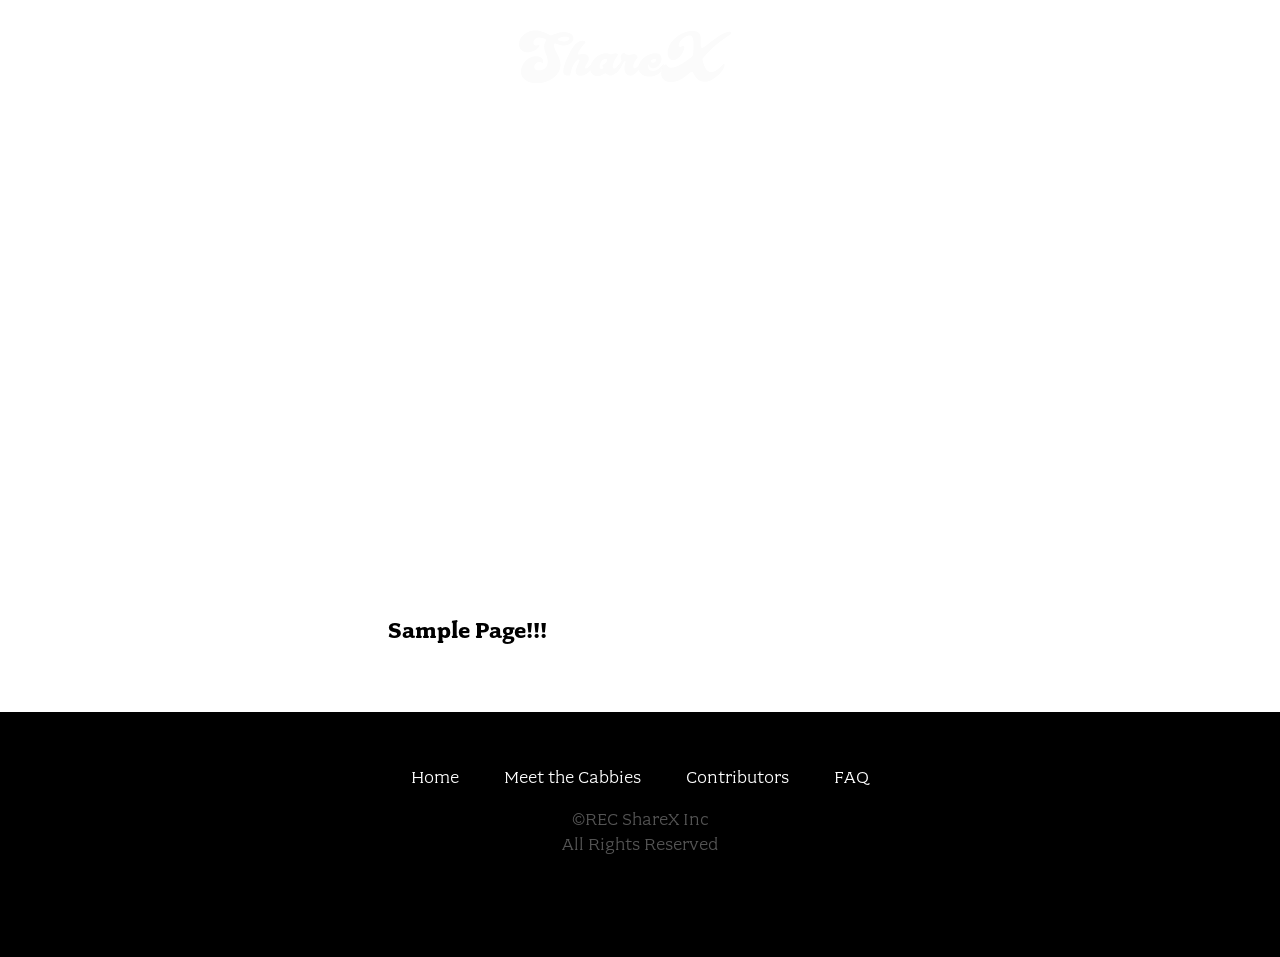
==== commit b7a7225b: "feature Update" ====
--- a/apply.html
+++ b/apply.html
@@ -4,7 +4,7 @@
   <meta charset="utf-8">
   <meta name="description" content="">
   <meta name="viewport" content="width=device-width, initial-scale=1">
-  <title>Apply - Wild Rydes</title>
+  <title>Apply - ShareX</title>
   <!-- Place favicon1.ico and apple-touch-icon.png in the root directory -->
   <link rel="icon" type="image/png" href="images/wr-home-SX.jpg">
   <link rel="stylesheet" href="css/font.css">
@@ -15,7 +15,7 @@
 <body class="page-apply">
 
   <header class="site-header">
-    <div class="site-logo">Wild Rydes</div>
+    <div class="site-logo">ShareX</div>
 
     <div class="row column medium-8 large-6 xlarge-5 xxlarge-4">
       <h1 class="title">Apply Today!</h1>
@@ -24,10 +24,10 @@
     <nav class="site-nav">
       <ul>
         <li><a href="index.html">Home</a></li>
-        <li><a href="cars.html">Meet the Unicorns</a></li>
-        <li><a href="investors.html">Investors & Board of Directors</a></li>
+        <li><a href="cars.html">Meet the Cabbies</a></li>
+        <li><a href="investors.html">Contributors</a></li>
         <li><a href="faq.html">FAQ</a></li>
-        <li><a href="apply.html">Apply</a></li>
+        <!--<li><a href="apply.html">Apply</a></li>-->
       </ul>
     </nav>
     <button type="button" class="btn-menu"><span>Menu</span></button>
@@ -35,22 +35,7 @@
 
   <section class="content">
     <div class="row column medium-10 large-7 xlarge-5">
-      <p>Wild Rydes is on the hunt for the most mythical creature of all: talented software engineers! We’re seeking a technical dream team who will help us build a future where every person has a unicorn to ryde.</p>
-      <p>From a technical standpoint, Wild Rydes believes in a future where there are no servers to provision, manage, or scale! Interested candidates can begin following the Serverless Way by exploring the following options:</p>
-      <ul>
-        <li>Enter our <a href="http://awschatbot.devpost.com" target="_blank">hackathon</a></li>
-        <li>Train in the art of serverless</li>
-      </ul>
-
-      <h2>The Serverless Manifesto:</h2>
-      <p>Functions are the unit of deployment and scaling.</p>
-      <p>No machines, VMs, or containers visible in the programming model.</p>
-      <p>Permanent storage lives elsewhere.</p>
-      <p>Scales per request. Users cannot over- or under-provision capacity.</p>
-      <p>Never pay for idle (no cold servers/containers or their costs).</p>
-      <p>Implicitly fault tolerant because functions can run anywhere.</p>
-      <p>BYOC - Bring your own code.</p>
-      <p>Metrics and logging are a universal right.</p>
+      <p>Sample Page!!!</p>
     </div>
   </section>
 
@@ -59,17 +44,17 @@
       <nav class="footer-nav">
         <ul>
           <li><a href="index.html">Home</a></li>
-          <li><a href="cars.html">Meet the Unicorns</a></li>
-          <li><a href="investors.html">Investors & Board of Directors</a></li>
+          <li><a href="cars.html">Meet the Cabbies</a></li>
+          <li><a href="investors.html">Contributors</a></li>
           <li><a href="faq.html">FAQ</a></li>
-          <li><a href="apply.html">Apply</a></li>
+          <!--<li><a href="apply.html">Apply</a></li>-->
         </ul>
       </nav>
     </div>
 
     <div class="row column">
       <div class="footer-legal">
-        &copy;WildRydes Inc<br>
+        &copy;REC ShareX Inc<br>
         All Rights Reserved
       </div>
     </div>
--- a/css/font.css
+++ b/css/font.css
@@ -10,3 +10,6 @@
     font-weight: 700;
     src: url("../fonts/fairplex-wide-n7.woff") format("woff2");
 }
+.auth-buttons a{
+  margin-left: 10px;
+}
--- a/css/main.css
+++ b/css/main.css
@@ -1 +1 @@
-/*! normalize.css v4.2.0 | MIT License | github.com/necolas/normalize.css */html{font-family:sans-serif;line-height:1.15;-ms-text-size-adjust:100%;-webkit-text-size-adjust:100%}body{margin:0}article,aside,footer,header,nav,section{display:block}h1{font-size:2em;margin:.67em 0}figcaption,figure,main{display:block}figure{margin:1em 40px}hr{box-sizing:content-box;height:0;overflow:visible}pre{font-family:monospace,monospace;font-size:1em}a{background-color:transparent;-webkit-text-decoration-skip:objects}a:active,a:hover{outline-width:0}abbr[title]{border-bottom:none;text-decoration:underline;text-decoration:underline dotted}b,strong{font-weight:inherit;font-weight:bolder}code,kbd,samp{font-family:monospace,monospace;font-size:1em}dfn{font-style:italic}mark{background-color:#ff0;color:#000}small{font-size:80%}sub,sup{font-size:75%;line-height:0;position:relative;vertical-align:baseline}sub{bottom:-.25em}sup{top:-.5em}audio,video{display:inline-block}audio:not([controls]){display:none;height:0}img{border-style:none}svg:not(:root){overflow:hidden}button,input,optgroup,select,textarea{font:inherit;margin:0}optgroup{font-weight:700}button,input{overflow:visible}button,select{text-transform:none}[type=reset],[type=submit],button,html [type=button]{-webkit-appearance:button;cursor:pointer}[type=button]::-moz-focus-inner,[type=reset]::-moz-focus-inner,[type=submit]::-moz-focus-inner,button::-moz-focus-inner{border-style:none;padding:0}[type=button]:-moz-focusring,[type=reset]:-moz-focusring,[type=submit]:-moz-focusring,button:-moz-focusring{outline:1px dotted ButtonText}fieldset{border:1px solid silver;margin:0 2px;padding:.35em .625em .75em}legend{box-sizing:border-box;color:inherit;display:table;max-width:100%;padding:0;white-space:normal}progress{display:inline-block;vertical-align:baseline}textarea{overflow:auto}[type=checkbox],[type=radio]{box-sizing:border-box;padding:0}[type=number]::-webkit-inner-spin-button,[type=number]::-webkit-outer-spin-button{height:auto}[type=search]{-webkit-appearance:textfield;outline-offset:-2px}[type=search]::-webkit-search-cancel-button,[type=search]::-webkit-search-decoration{-webkit-appearance:none}::-webkit-file-upload-button{-webkit-appearance:button;font:inherit}details,menu{display:block}summary{display:list-item}canvas{display:inline-block}[hidden],template{display:none}.row{max-width:96.875rem;margin-left:auto;margin-right:auto}.row:after,.row:before{content:' ';display:table}.row:after{clear:both}.row.collapse>.column,.row.collapse>.columns{padding-left:0;padding-right:0}.row .row{max-width:none;margin-left:-.625rem;margin-right:-.625rem}@media screen and (min-width:40em){.row .row{margin-left:-.9375rem;margin-right:-.9375rem}}.row .row.collapse{margin-left:0;margin-right:0}.row.expanded{max-width:none}.row.expanded .row{margin-left:auto;margin-right:auto}.column,.columns{width:100%;float:left;padding-left:.625rem;padding-right:.625rem}@media screen and (min-width:40em){.column,.columns{padding-left:.9375rem;padding-right:.9375rem}}.column:last-child:not(:first-child),.columns:last-child:not(:first-child){float:right}.column.end:last-child:last-child,.end.columns:last-child:last-child{float:left}.column.row.row,.row.row.columns{float:none}.row .column.row.row,.row .row.row.columns{padding-left:0;padding-right:0;margin-left:0;margin-right:0}.small-1{width:8.3333333333%}.small-push-1{position:relative;left:8.3333333333%}.small-pull-1{position:relative;left:-8.3333333333%}.small-offset-0{margin-left:0}.small-2{width:16.6666666667%}.small-push-2{position:relative;left:16.6666666667%}.small-pull-2{position:relative;left:-16.6666666667%}.small-offset-1{margin-left:8.3333333333%}.small-3{width:25%}.small-push-3{position:relative;left:25%}.small-pull-3{position:relative;left:-25%}.small-offset-2{margin-left:16.6666666667%}.small-4{width:33.3333333333%}.small-push-4{position:relative;left:33.3333333333%}.small-pull-4{position:relative;left:-33.3333333333%}.small-offset-3{margin-left:25%}.small-5{width:41.6666666667%}.small-push-5{position:relative;left:41.6666666667%}.small-pull-5{position:relative;left:-41.6666666667%}.small-offset-4{margin-left:33.3333333333%}.small-6{width:50%}.small-push-6{position:relative;left:50%}.small-pull-6{position:relative;left:-50%}.small-offset-5{margin-left:41.6666666667%}.small-7{width:58.3333333333%}.small-push-7{position:relative;left:58.3333333333%}.small-pull-7{position:relative;left:-58.3333333333%}.small-offset-6{margin-left:50%}.small-8{width:66.6666666667%}.small-push-8{position:relative;left:66.6666666667%}.small-pull-8{position:relative;left:-66.6666666667%}.small-offset-7{margin-left:58.3333333333%}.small-9{width:75%}.small-push-9{position:relative;left:75%}.small-pull-9{position:relative;left:-75%}.small-offset-8{margin-left:66.6666666667%}.small-10{width:83.3333333333%}.small-push-10{position:relative;left:83.3333333333%}.small-pull-10{position:relative;left:-83.3333333333%}.small-offset-9{margin-left:75%}.small-11{width:91.6666666667%}.small-push-11{position:relative;left:91.6666666667%}.small-pull-11{position:relative;left:-91.6666666667%}.small-offset-10{margin-left:83.3333333333%}.small-12{width:100%}.small-offset-11{margin-left:91.6666666667%}.small-up-1>.column,.small-up-1>.columns{width:100%;float:left}.small-up-1>.column:nth-of-type(1n),.small-up-1>.columns:nth-of-type(1n){clear:none}.small-up-1>.column:nth-of-type(1n+1),.small-up-1>.columns:nth-of-type(1n+1){clear:both}.small-up-1>.column:last-child,.small-up-1>.columns:last-child{float:left}.small-up-2>.column,.small-up-2>.columns{width:50%;float:left}.small-up-2>.column:nth-of-type(1n),.small-up-2>.columns:nth-of-type(1n){clear:none}.small-up-2>.column:nth-of-type(2n+1),.small-up-2>.columns:nth-of-type(2n+1){clear:both}.small-up-2>.column:last-child,.small-up-2>.columns:last-child{float:left}.small-up-3>.column,.small-up-3>.columns{width:33.3333333333%;float:left}.small-up-3>.column:nth-of-type(1n),.small-up-3>.columns:nth-of-type(1n){clear:none}.small-up-3>.column:nth-of-type(3n+1),.small-up-3>.columns:nth-of-type(3n+1){clear:both}.small-up-3>.column:last-child,.small-up-3>.columns:last-child{float:left}.small-up-4>.column,.small-up-4>.columns{width:25%;float:left}.small-up-4>.column:nth-of-type(1n),.small-up-4>.columns:nth-of-type(1n){clear:none}.small-up-4>.column:nth-of-type(4n+1),.small-up-4>.columns:nth-of-type(4n+1){clear:both}.small-up-4>.column:last-child,.small-up-4>.columns:last-child{float:left}.small-up-5>.column,.small-up-5>.columns{width:20%;float:left}.small-up-5>.column:nth-of-type(1n),.small-up-5>.columns:nth-of-type(1n){clear:none}.small-up-5>.column:nth-of-type(5n+1),.small-up-5>.columns:nth-of-type(5n+1){clear:both}.small-up-5>.column:last-child,.small-up-5>.columns:last-child{float:left}.small-up-6>.column,.small-up-6>.columns{width:16.6666666667%;float:left}.small-up-6>.column:nth-of-type(1n),.small-up-6>.columns:nth-of-type(1n){clear:none}.small-up-6>.column:nth-of-type(6n+1),.small-up-6>.columns:nth-of-type(6n+1){clear:both}.small-up-6>.column:last-child,.small-up-6>.columns:last-child{float:left}.small-up-7>.column,.small-up-7>.columns{width:14.2857142857%;float:left}.small-up-7>.column:nth-of-type(1n),.small-up-7>.columns:nth-of-type(1n){clear:none}.small-up-7>.column:nth-of-type(7n+1),.small-up-7>.columns:nth-of-type(7n+1){clear:both}.small-up-7>.column:last-child,.small-up-7>.columns:last-child{float:left}.small-up-8>.column,.small-up-8>.columns{width:12.5%;float:left}.small-up-8>.column:nth-of-type(1n),.small-up-8>.columns:nth-of-type(1n){clear:none}.small-up-8>.column:nth-of-type(8n+1),.small-up-8>.columns:nth-of-type(8n+1){clear:both}.small-up-8>.column:last-child,.small-up-8>.columns:last-child{float:left}.small-collapse>.column,.small-collapse>.columns{padding-left:0;padding-right:0}.expanded.row .small-collapse.row,.small-collapse .row{margin-left:0;margin-right:0}.small-uncollapse>.column,.small-uncollapse>.columns{padding-left:.625rem;padding-right:.625rem}.small-centered{float:none;margin-left:auto;margin-right:auto}.small-pull-0,.small-push-0,.small-uncentered{position:static;margin-left:0;margin-right:0;float:left}@media screen and (min-width:40em){.medium-1{width:8.3333333333%}.medium-push-1{position:relative;left:8.3333333333%}.medium-pull-1{position:relative;left:-8.3333333333%}.medium-offset-0{margin-left:0}.medium-2{width:16.6666666667%}.medium-push-2{position:relative;left:16.6666666667%}.medium-pull-2{position:relative;left:-16.6666666667%}.medium-offset-1{margin-left:8.3333333333%}.medium-3{width:25%}.medium-push-3{position:relative;left:25%}.medium-pull-3{position:relative;left:-25%}.medium-offset-2{margin-left:16.6666666667%}.medium-4{width:33.3333333333%}.medium-push-4{position:relative;left:33.3333333333%}.medium-pull-4{position:relative;left:-33.3333333333%}.medium-offset-3{margin-left:25%}.medium-5{width:41.6666666667%}.medium-push-5{position:relative;left:41.6666666667%}.medium-pull-5{position:relative;left:-41.6666666667%}.medium-offset-4{margin-left:33.3333333333%}.medium-6{width:50%}.medium-push-6{position:relative;left:50%}.medium-pull-6{position:relative;left:-50%}.medium-offset-5{margin-left:41.6666666667%}.medium-7{width:58.3333333333%}.medium-push-7{position:relative;left:58.3333333333%}.medium-pull-7{position:relative;left:-58.3333333333%}.medium-offset-6{margin-left:50%}.medium-8{width:66.6666666667%}.medium-push-8{position:relative;left:66.6666666667%}.medium-pull-8{position:relative;left:-66.6666666667%}.medium-offset-7{margin-left:58.3333333333%}.medium-9{width:75%}.medium-push-9{position:relative;left:75%}.medium-pull-9{position:relative;left:-75%}.medium-offset-8{margin-left:66.6666666667%}.medium-10{width:83.3333333333%}.medium-push-10{position:relative;left:83.3333333333%}.medium-pull-10{position:relative;left:-83.3333333333%}.medium-offset-9{margin-left:75%}.medium-11{width:91.6666666667%}.medium-push-11{position:relative;left:91.6666666667%}.medium-pull-11{position:relative;left:-91.6666666667%}.medium-offset-10{margin-left:83.3333333333%}.medium-12{width:100%}.medium-offset-11{margin-left:91.6666666667%}.medium-up-1>.column,.medium-up-1>.columns{width:100%;float:left}.medium-up-1>.column:nth-of-type(1n),.medium-up-1>.columns:nth-of-type(1n){clear:none}.medium-up-1>.column:nth-of-type(1n+1),.medium-up-1>.columns:nth-of-type(1n+1){clear:both}.medium-up-1>.column:last-child,.medium-up-1>.columns:last-child{float:left}.medium-up-2>.column,.medium-up-2>.columns{width:50%;float:left}.medium-up-2>.column:nth-of-type(1n),.medium-up-2>.columns:nth-of-type(1n){clear:none}.medium-up-2>.column:nth-of-type(2n+1),.medium-up-2>.columns:nth-of-type(2n+1){clear:both}.medium-up-2>.column:last-child,.medium-up-2>.columns:last-child{float:left}.medium-up-3>.column,.medium-up-3>.columns{width:33.3333333333%;float:left}.medium-up-3>.column:nth-of-type(1n),.medium-up-3>.columns:nth-of-type(1n){clear:none}.medium-up-3>.column:nth-of-type(3n+1),.medium-up-3>.columns:nth-of-type(3n+1){clear:both}.medium-up-3>.column:last-child,.medium-up-3>.columns:last-child{float:left}.medium-up-4>.column,.medium-up-4>.columns{width:25%;float:left}.medium-up-4>.column:nth-of-type(1n),.medium-up-4>.columns:nth-of-type(1n){clear:none}.medium-up-4>.column:nth-of-type(4n+1),.medium-up-4>.columns:nth-of-type(4n+1){clear:both}.medium-up-4>.column:last-child,.medium-up-4>.columns:last-child{float:left}.medium-up-5>.column,.medium-up-5>.columns{width:20%;float:left}.medium-up-5>.column:nth-of-type(1n),.medium-up-5>.columns:nth-of-type(1n){clear:none}.medium-up-5>.column:nth-of-type(5n+1),.medium-up-5>.columns:nth-of-type(5n+1){clear:both}.medium-up-5>.column:last-child,.medium-up-5>.columns:last-child{float:left}.medium-up-6>.column,.medium-up-6>.columns{width:16.6666666667%;float:left}.medium-up-6>.column:nth-of-type(1n),.medium-up-6>.columns:nth-of-type(1n){clear:none}.medium-up-6>.column:nth-of-type(6n+1),.medium-up-6>.columns:nth-of-type(6n+1){clear:both}.medium-up-6>.column:last-child,.medium-up-6>.columns:last-child{float:left}.medium-up-7>.column,.medium-up-7>.columns{width:14.2857142857%;float:left}.medium-up-7>.column:nth-of-type(1n),.medium-up-7>.columns:nth-of-type(1n){clear:none}.medium-up-7>.column:nth-of-type(7n+1),.medium-up-7>.columns:nth-of-type(7n+1){clear:both}.medium-up-7>.column:last-child,.medium-up-7>.columns:last-child{float:left}.medium-up-8>.column,.medium-up-8>.columns{width:12.5%;float:left}.medium-up-8>.column:nth-of-type(1n),.medium-up-8>.columns:nth-of-type(1n){clear:none}.medium-up-8>.column:nth-of-type(8n+1),.medium-up-8>.columns:nth-of-type(8n+1){clear:both}.medium-up-8>.column:last-child,.medium-up-8>.columns:last-child{float:left}.medium-collapse>.column,.medium-collapse>.columns{padding-left:0;padding-right:0}.expanded.row .medium-collapse.row,.medium-collapse .row{margin-left:0;margin-right:0}.medium-uncollapse>.column,.medium-uncollapse>.columns{padding-left:.9375rem;padding-right:.9375rem}.medium-centered{float:none;margin-left:auto;margin-right:auto}.medium-pull-0,.medium-push-0,.medium-uncentered{position:static;margin-left:0;margin-right:0;float:left}}@media screen and (min-width:64em){.large-1{width:8.3333333333%}.large-push-1{position:relative;left:8.3333333333%}.large-pull-1{position:relative;left:-8.3333333333%}.large-offset-0{margin-left:0}.large-2{width:16.6666666667%}.large-push-2{position:relative;left:16.6666666667%}.large-pull-2{position:relative;left:-16.6666666667%}.large-offset-1{margin-left:8.3333333333%}.large-3{width:25%}.large-push-3{position:relative;left:25%}.large-pull-3{position:relative;left:-25%}.large-offset-2{margin-left:16.6666666667%}.large-4{width:33.3333333333%}.large-push-4{position:relative;left:33.3333333333%}.large-pull-4{position:relative;left:-33.3333333333%}.large-offset-3{margin-left:25%}.large-5{width:41.6666666667%}.large-push-5{position:relative;left:41.6666666667%}.large-pull-5{position:relative;left:-41.6666666667%}.large-offset-4{margin-left:33.3333333333%}.large-6{width:50%}.large-push-6{position:relative;left:50%}.large-pull-6{position:relative;left:-50%}.large-offset-5{margin-left:41.6666666667%}.large-7{width:58.3333333333%}.large-push-7{position:relative;left:58.3333333333%}.large-pull-7{position:relative;left:-58.3333333333%}.large-offset-6{margin-left:50%}.large-8{width:66.6666666667%}.large-push-8{position:relative;left:66.6666666667%}.large-pull-8{position:relative;left:-66.6666666667%}.large-offset-7{margin-left:58.3333333333%}.large-9{width:75%}.large-push-9{position:relative;left:75%}.large-pull-9{position:relative;left:-75%}.large-offset-8{margin-left:66.6666666667%}.large-10{width:83.3333333333%}.large-push-10{position:relative;left:83.3333333333%}.large-pull-10{position:relative;left:-83.3333333333%}.large-offset-9{margin-left:75%}.large-11{width:91.6666666667%}.large-push-11{position:relative;left:91.6666666667%}.large-pull-11{position:relative;left:-91.6666666667%}.large-offset-10{margin-left:83.3333333333%}.large-12{width:100%}.large-offset-11{margin-left:91.6666666667%}.large-up-1>.column,.large-up-1>.columns{width:100%;float:left}.large-up-1>.column:nth-of-type(1n),.large-up-1>.columns:nth-of-type(1n){clear:none}.large-up-1>.column:nth-of-type(1n+1),.large-up-1>.columns:nth-of-type(1n+1){clear:both}.large-up-1>.column:last-child,.large-up-1>.columns:last-child{float:left}.large-up-2>.column,.large-up-2>.columns{width:50%;float:left}.large-up-2>.column:nth-of-type(1n),.large-up-2>.columns:nth-of-type(1n){clear:none}.large-up-2>.column:nth-of-type(2n+1),.large-up-2>.columns:nth-of-type(2n+1){clear:both}.large-up-2>.column:last-child,.large-up-2>.columns:last-child{float:left}.large-up-3>.column,.large-up-3>.columns{width:33.3333333333%;float:left}.large-up-3>.column:nth-of-type(1n),.large-up-3>.columns:nth-of-type(1n){clear:none}.large-up-3>.column:nth-of-type(3n+1),.large-up-3>.columns:nth-of-type(3n+1){clear:both}.large-up-3>.column:last-child,.large-up-3>.columns:last-child{float:left}.large-up-4>.column,.large-up-4>.columns{width:25%;float:left}.large-up-4>.column:nth-of-type(1n),.large-up-4>.columns:nth-of-type(1n){clear:none}.large-up-4>.column:nth-of-type(4n+1),.large-up-4>.columns:nth-of-type(4n+1){clear:both}.large-up-4>.column:last-child,.large-up-4>.columns:last-child{float:left}.large-up-5>.column,.large-up-5>.columns{width:20%;float:left}.large-up-5>.column:nth-of-type(1n),.large-up-5>.columns:nth-of-type(1n){clear:none}.large-up-5>.column:nth-of-type(5n+1),.large-up-5>.columns:nth-of-type(5n+1){clear:both}.large-up-5>.column:last-child,.large-up-5>.columns:last-child{float:left}.large-up-6>.column,.large-up-6>.columns{width:16.6666666667%;float:left}.large-up-6>.column:nth-of-type(1n),.large-up-6>.columns:nth-of-type(1n){clear:none}.large-up-6>.column:nth-of-type(6n+1),.large-up-6>.columns:nth-of-type(6n+1){clear:both}.large-up-6>.column:last-child,.large-up-6>.columns:last-child{float:left}.large-up-7>.column,.large-up-7>.columns{width:14.2857142857%;float:left}.large-up-7>.column:nth-of-type(1n),.large-up-7>.columns:nth-of-type(1n){clear:none}.large-up-7>.column:nth-of-type(7n+1),.large-up-7>.columns:nth-of-type(7n+1){clear:both}.large-up-7>.column:last-child,.large-up-7>.columns:last-child{float:left}.large-up-8>.column,.large-up-8>.columns{width:12.5%;float:left}.large-up-8>.column:nth-of-type(1n),.large-up-8>.columns:nth-of-type(1n){clear:none}.large-up-8>.column:nth-of-type(8n+1),.large-up-8>.columns:nth-of-type(8n+1){clear:both}.large-up-8>.column:last-child,.large-up-8>.columns:last-child{float:left}.large-collapse>.column,.large-collapse>.columns{padding-left:0;padding-right:0}.expanded.row .large-collapse.row,.large-collapse .row{margin-left:0;margin-right:0}.large-uncollapse>.column,.large-uncollapse>.columns{padding-left:.9375rem;padding-right:.9375rem}.large-centered{float:none;margin-left:auto;margin-right:auto}.large-pull-0,.large-push-0,.large-uncentered{position:static;margin-left:0;margin-right:0;float:left}}@media screen and (min-width:75em){.xlarge-1{width:8.3333333333%}.xlarge-push-1{position:relative;left:8.3333333333%}.xlarge-pull-1{position:relative;left:-8.3333333333%}.xlarge-offset-0{margin-left:0}.xlarge-2{width:16.6666666667%}.xlarge-push-2{position:relative;left:16.6666666667%}.xlarge-pull-2{position:relative;left:-16.6666666667%}.xlarge-offset-1{margin-left:8.3333333333%}.xlarge-3{width:25%}.xlarge-push-3{position:relative;left:25%}.xlarge-pull-3{position:relative;left:-25%}.xlarge-offset-2{margin-left:16.6666666667%}.xlarge-4{width:33.3333333333%}.xlarge-push-4{position:relative;left:33.3333333333%}.xlarge-pull-4{position:relative;left:-33.3333333333%}.xlarge-offset-3{margin-left:25%}.xlarge-5{width:41.6666666667%}.xlarge-push-5{position:relative;left:41.6666666667%}.xlarge-pull-5{position:relative;left:-41.6666666667%}.xlarge-offset-4{margin-left:33.3333333333%}.xlarge-6{width:50%}.xlarge-push-6{position:relative;left:50%}.xlarge-pull-6{position:relative;left:-50%}.xlarge-offset-5{margin-left:41.6666666667%}.xlarge-7{width:58.3333333333%}.xlarge-push-7{position:relative;left:58.3333333333%}.xlarge-pull-7{position:relative;left:-58.3333333333%}.xlarge-offset-6{margin-left:50%}.xlarge-8{width:66.6666666667%}.xlarge-push-8{position:relative;left:66.6666666667%}.xlarge-pull-8{position:relative;left:-66.6666666667%}.xlarge-offset-7{margin-left:58.3333333333%}.xlarge-9{width:75%}.xlarge-push-9{position:relative;left:75%}.xlarge-pull-9{position:relative;left:-75%}.xlarge-offset-8{margin-left:66.6666666667%}.xlarge-10{width:83.3333333333%}.xlarge-push-10{position:relative;left:83.3333333333%}.xlarge-pull-10{position:relative;left:-83.3333333333%}.xlarge-offset-9{margin-left:75%}.xlarge-11{width:91.6666666667%}.xlarge-push-11{position:relative;left:91.6666666667%}.xlarge-pull-11{position:relative;left:-91.6666666667%}.xlarge-offset-10{margin-left:83.3333333333%}.xlarge-12{width:100%}.xlarge-offset-11{margin-left:91.6666666667%}.xlarge-up-1>.column,.xlarge-up-1>.columns{width:100%;float:left}.xlarge-up-1>.column:nth-of-type(1n),.xlarge-up-1>.columns:nth-of-type(1n){clear:none}.xlarge-up-1>.column:nth-of-type(1n+1),.xlarge-up-1>.columns:nth-of-type(1n+1){clear:both}.xlarge-up-1>.column:last-child,.xlarge-up-1>.columns:last-child{float:left}.xlarge-up-2>.column,.xlarge-up-2>.columns{width:50%;float:left}.xlarge-up-2>.column:nth-of-type(1n),.xlarge-up-2>.columns:nth-of-type(1n){clear:none}.xlarge-up-2>.column:nth-of-type(2n+1),.xlarge-up-2>.columns:nth-of-type(2n+1){clear:both}.xlarge-up-2>.column:last-child,.xlarge-up-2>.columns:last-child{float:left}.xlarge-up-3>.column,.xlarge-up-3>.columns{width:33.3333333333%;float:left}.xlarge-up-3>.column:nth-of-type(1n),.xlarge-up-3>.columns:nth-of-type(1n){clear:none}.xlarge-up-3>.column:nth-of-type(3n+1),.xlarge-up-3>.columns:nth-of-type(3n+1){clear:both}.xlarge-up-3>.column:last-child,.xlarge-up-3>.columns:last-child{float:left}.xlarge-up-4>.column,.xlarge-up-4>.columns{width:25%;float:left}.xlarge-up-4>.column:nth-of-type(1n),.xlarge-up-4>.columns:nth-of-type(1n){clear:none}.xlarge-up-4>.column:nth-of-type(4n+1),.xlarge-up-4>.columns:nth-of-type(4n+1){clear:both}.xlarge-up-4>.column:last-child,.xlarge-up-4>.columns:last-child{float:left}.xlarge-up-5>.column,.xlarge-up-5>.columns{width:20%;float:left}.xlarge-up-5>.column:nth-of-type(1n),.xlarge-up-5>.columns:nth-of-type(1n){clear:none}.xlarge-up-5>.column:nth-of-type(5n+1),.xlarge-up-5>.columns:nth-of-type(5n+1){clear:both}.xlarge-up-5>.column:last-child,.xlarge-up-5>.columns:last-child{float:left}.xlarge-up-6>.column,.xlarge-up-6>.columns{width:16.6666666667%;float:left}.xlarge-up-6>.column:nth-of-type(1n),.xlarge-up-6>.columns:nth-of-type(1n){clear:none}.xlarge-up-6>.column:nth-of-type(6n+1),.xlarge-up-6>.columns:nth-of-type(6n+1){clear:both}.xlarge-up-6>.column:last-child,.xlarge-up-6>.columns:last-child{float:left}.xlarge-up-7>.column,.xlarge-up-7>.columns{width:14.2857142857%;float:left}.xlarge-up-7>.column:nth-of-type(1n),.xlarge-up-7>.columns:nth-of-type(1n){clear:none}.xlarge-up-7>.column:nth-of-type(7n+1),.xlarge-up-7>.columns:nth-of-type(7n+1){clear:both}.xlarge-up-7>.column:last-child,.xlarge-up-7>.columns:last-child{float:left}.xlarge-up-8>.column,.xlarge-up-8>.columns{width:12.5%;float:left}.xlarge-up-8>.column:nth-of-type(1n),.xlarge-up-8>.columns:nth-of-type(1n){clear:none}.xlarge-up-8>.column:nth-of-type(8n+1),.xlarge-up-8>.columns:nth-of-type(8n+1){clear:both}.xlarge-up-8>.column:last-child,.xlarge-up-8>.columns:last-child{float:left}.xlarge-collapse>.column,.xlarge-collapse>.columns{padding-left:0;padding-right:0}.expanded.row .xlarge-collapse.row,.xlarge-collapse .row{margin-left:0;margin-right:0}.xlarge-uncollapse>.column,.xlarge-uncollapse>.columns{padding-left:.9375rem;padding-right:.9375rem}.xlarge-centered{float:none;margin-left:auto;margin-right:auto}.xlarge-pull-0,.xlarge-push-0,.xlarge-uncentered{position:static;margin-left:0;margin-right:0;float:left}}@media screen and (min-width:90em){.xxlarge-1{width:8.3333333333%}.xxlarge-push-1{position:relative;left:8.3333333333%}.xxlarge-pull-1{position:relative;left:-8.3333333333%}.xxlarge-offset-0{margin-left:0}.xxlarge-2{width:16.6666666667%}.xxlarge-push-2{position:relative;left:16.6666666667%}.xxlarge-pull-2{position:relative;left:-16.6666666667%}.xxlarge-offset-1{margin-left:8.3333333333%}.xxlarge-3{width:25%}.xxlarge-push-3{position:relative;left:25%}.xxlarge-pull-3{position:relative;left:-25%}.xxlarge-offset-2{margin-left:16.6666666667%}.xxlarge-4{width:33.3333333333%}.xxlarge-push-4{position:relative;left:33.3333333333%}.xxlarge-pull-4{position:relative;left:-33.3333333333%}.xxlarge-offset-3{margin-left:25%}.xxlarge-5{width:41.6666666667%}.xxlarge-push-5{position:relative;left:41.6666666667%}.xxlarge-pull-5{position:relative;left:-41.6666666667%}.xxlarge-offset-4{margin-left:33.3333333333%}.xxlarge-6{width:50%}.xxlarge-push-6{position:relative;left:50%}.xxlarge-pull-6{position:relative;left:-50%}.xxlarge-offset-5{margin-left:41.6666666667%}.xxlarge-7{width:58.3333333333%}.xxlarge-push-7{position:relative;left:58.3333333333%}.xxlarge-pull-7{position:relative;left:-58.3333333333%}.xxlarge-offset-6{margin-left:50%}.xxlarge-8{width:66.6666666667%}.xxlarge-push-8{position:relative;left:66.6666666667%}.xxlarge-pull-8{position:relative;left:-66.6666666667%}.xxlarge-offset-7{margin-left:58.3333333333%}.xxlarge-9{width:75%}.xxlarge-push-9{position:relative;left:75%}.xxlarge-pull-9{position:relative;left:-75%}.xxlarge-offset-8{margin-left:66.6666666667%}.xxlarge-10{width:83.3333333333%}.xxlarge-push-10{position:relative;left:83.3333333333%}.xxlarge-pull-10{position:relative;left:-83.3333333333%}.xxlarge-offset-9{margin-left:75%}.xxlarge-11{width:91.6666666667%}.xxlarge-push-11{position:relative;left:91.6666666667%}.xxlarge-pull-11{position:relative;left:-91.6666666667%}.xxlarge-offset-10{margin-left:83.3333333333%}.xxlarge-12{width:100%}.xxlarge-offset-11{margin-left:91.6666666667%}.xxlarge-up-1>.column,.xxlarge-up-1>.columns{width:100%;float:left}.xxlarge-up-1>.column:nth-of-type(1n),.xxlarge-up-1>.columns:nth-of-type(1n){clear:none}.xxlarge-up-1>.column:nth-of-type(1n+1),.xxlarge-up-1>.columns:nth-of-type(1n+1){clear:both}.xxlarge-up-1>.column:last-child,.xxlarge-up-1>.columns:last-child{float:left}.xxlarge-up-2>.column,.xxlarge-up-2>.columns{width:50%;float:left}.xxlarge-up-2>.column:nth-of-type(1n),.xxlarge-up-2>.columns:nth-of-type(1n){clear:none}.xxlarge-up-2>.column:nth-of-type(2n+1),.xxlarge-up-2>.columns:nth-of-type(2n+1){clear:both}.xxlarge-up-2>.column:last-child,.xxlarge-up-2>.columns:last-child{float:left}.xxlarge-up-3>.column,.xxlarge-up-3>.columns{width:33.3333333333%;float:left}.xxlarge-up-3>.column:nth-of-type(1n),.xxlarge-up-3>.columns:nth-of-type(1n){clear:none}.xxlarge-up-3>.column:nth-of-type(3n+1),.xxlarge-up-3>.columns:nth-of-type(3n+1){clear:both}.xxlarge-up-3>.column:last-child,.xxlarge-up-3>.columns:last-child{float:left}.xxlarge-up-4>.column,.xxlarge-up-4>.columns{width:25%;float:left}.xxlarge-up-4>.column:nth-of-type(1n),.xxlarge-up-4>.columns:nth-of-type(1n){clear:none}.xxlarge-up-4>.column:nth-of-type(4n+1),.xxlarge-up-4>.columns:nth-of-type(4n+1){clear:both}.xxlarge-up-4>.column:last-child,.xxlarge-up-4>.columns:last-child{float:left}.xxlarge-up-5>.column,.xxlarge-up-5>.columns{width:20%;float:left}.xxlarge-up-5>.column:nth-of-type(1n),.xxlarge-up-5>.columns:nth-of-type(1n){clear:none}.xxlarge-up-5>.column:nth-of-type(5n+1),.xxlarge-up-5>.columns:nth-of-type(5n+1){clear:both}.xxlarge-up-5>.column:last-child,.xxlarge-up-5>.columns:last-child{float:left}.xxlarge-up-6>.column,.xxlarge-up-6>.columns{width:16.6666666667%;float:left}.xxlarge-up-6>.column:nth-of-type(1n),.xxlarge-up-6>.columns:nth-of-type(1n){clear:none}.xxlarge-up-6>.column:nth-of-type(6n+1),.xxlarge-up-6>.columns:nth-of-type(6n+1){clear:both}.xxlarge-up-6>.column:last-child,.xxlarge-up-6>.columns:last-child{float:left}.xxlarge-up-7>.column,.xxlarge-up-7>.columns{width:14.2857142857%;float:left}.xxlarge-up-7>.column:nth-of-type(1n),.xxlarge-up-7>.columns:nth-of-type(1n){clear:none}.xxlarge-up-7>.column:nth-of-type(7n+1),.xxlarge-up-7>.columns:nth-of-type(7n+1){clear:both}.xxlarge-up-7>.column:last-child,.xxlarge-up-7>.columns:last-child{float:left}.xxlarge-up-8>.column,.xxlarge-up-8>.columns{width:12.5%;float:left}.xxlarge-up-8>.column:nth-of-type(1n),.xxlarge-up-8>.columns:nth-of-type(1n){clear:none}.xxlarge-up-8>.column:nth-of-type(8n+1),.xxlarge-up-8>.columns:nth-of-type(8n+1){clear:both}.xxlarge-up-8>.column:last-child,.xxlarge-up-8>.columns:last-child{float:left}.xxlarge-collapse>.column,.xxlarge-collapse>.columns{padding-left:0;padding-right:0}.expanded.row .xxlarge-collapse.row,.xxlarge-collapse .row{margin-left:0;margin-right:0}.xxlarge-uncollapse>.column,.xxlarge-uncollapse>.columns{padding-left:.9375rem;padding-right:.9375rem}.xxlarge-centered{float:none;margin-left:auto;margin-right:auto}.xxlarge-pull-0,.xxlarge-push-0,.xxlarge-uncentered{position:static;margin-left:0;margin-right:0;float:left}}.footer-nav ul,.site-nav ul{margin:0;padding:0;list-style:none}*,:after,:before{box-sizing:border-box}html{line-height:1.4}html.menu-opened{overflow:hidden}body{font-family:fairplex-wide,serif;font-size:125%;-webkit-font-smoothing:antialiased;-moz-osx-font-smoothing:grayscale}h1,h2,h3,h4,h5{line-height:1;margin:0 0 .9375rem;text-transform:uppercase;font-size:1.5rem}@media screen and (min-width:40em){h1,h2,h3,h4,h5{font-size:2.25rem}}@media screen and (min-width:64em){h1,h2,h3,h4,h5{font-size:3rem}}::-webkit-input-placeholder{color:hsla(0,0%,100%,.4);font-style:italic}::-moz-placeholder{color:hsla(0,0%,100%,.4);font-style:italic}:-ms-input-placeholder{color:hsla(0,0%,100%,.4);font-style:italic}a{color:#0c88b4;text-decoration:none}img{max-width:100%}.content{font-style:italic}.site-nav{background:url(../images/star-pattern.png) 50% hsla(0,0%,100%,.2);-webkit-box-align:center;-ms-flex-align:center;align-items:center;display:-webkit-box;display:-ms-flexbox;display:flex;-webkit-box-pack:center;-ms-flex-pack:center;justify-content:center;text-align:center;position:fixed;top:0;left:0;opacity:0;height:100vh;width:100%;z-index:-1;-webkit-transition:all .2s ease-in-out;transition:all .2s ease-in-out}.menu-opened .site-nav{opacity:1;z-index:100}.site-nav li{margin:.9375rem 0}.site-nav a{color:#000;font-weight:700}.site-nav a:hover{color:#0c88b4}@media screen and (min-width:40em){.site-nav a{font-size:2.5rem}}@media screen and (min-width:64em){.site-nav a{font-size:3.125rem}}.btn-menu{background:none;width:30px;height:19px;-webkit-appearance:none;-moz-appearance:none;appearance:none;border:none;cursor:pointer;outline:none;position:absolute;padding:0;right:1.25rem;top:1.25rem;z-index:200;text-indent:-999em}.btn-menu span,.btn-menu span:after,.btn-menu span:before{cursor:pointer;width:30px;height:3px}.btn-menu span{display:block;position:relative;background:#fff;-webkit-transition:all 0ms .3s;transition:all 0ms .3s}.btn-menu span:before{bottom:8px;-webkit-transition:bottom .3s cubic-bezier(.23,1,.32,1) .3s,-webkit-transform .3s cubic-bezier(.23,1,.32,1);transition:bottom .3s cubic-bezier(.23,1,.32,1) .3s,-webkit-transform .3s cubic-bezier(.23,1,.32,1);transition:bottom .3s cubic-bezier(.23,1,.32,1) .3s,transform .3s cubic-bezier(.23,1,.32,1);transition:bottom .3s cubic-bezier(.23,1,.32,1) .3s,transform .3s cubic-bezier(.23,1,.32,1),-webkit-transform .3s cubic-bezier(.23,1,.32,1)}.btn-menu span:after,.btn-menu span:before{content:"";position:absolute;left:0;background:#fff}.btn-menu span:after{top:8px;-webkit-transition:top .3s cubic-bezier(.23,1,.32,1) .3s,-webkit-transform .3s cubic-bezier(.23,1,.32,1);transition:top .3s cubic-bezier(.23,1,.32,1) .3s,-webkit-transform .3s cubic-bezier(.23,1,.32,1);transition:top .3s cubic-bezier(.23,1,.32,1) .3s,transform .3s cubic-bezier(.23,1,.32,1);transition:top .3s cubic-bezier(.23,1,.32,1) .3s,transform .3s cubic-bezier(.23,1,.32,1),-webkit-transform .3s cubic-bezier(.23,1,.32,1)}.menu-opened .btn-menu span{background:hsla(0,0%,100%,0)}.menu-opened .btn-menu span:after{background:#000;top:0;-webkit-transform:rotate(45deg);transform:rotate(45deg);-webkit-transition:top .3s cubic-bezier(.23,1,.32,1),-webkit-transform .3s cubic-bezier(.23,1,.32,1) .3s;transition:top .3s cubic-bezier(.23,1,.32,1),-webkit-transform .3s cubic-bezier(.23,1,.32,1) .3s;transition:top .3s cubic-bezier(.23,1,.32,1),transform .3s cubic-bezier(.23,1,.32,1) .3s;transition:top .3s cubic-bezier(.23,1,.32,1),transform .3s cubic-bezier(.23,1,.32,1) .3s,-webkit-transform .3s cubic-bezier(.23,1,.32,1) .3s}.menu-opened .btn-menu span:before{background:#000;bottom:0;-webkit-transform:rotate(-45deg);transform:rotate(-45deg);-webkit-transition:bottom .3s cubic-bezier(.23,1,.32,1),-webkit-transform .3s cubic-bezier(.23,1,.32,1) .3s;transition:bottom .3s cubic-bezier(.23,1,.32,1),-webkit-transform .3s cubic-bezier(.23,1,.32,1) .3s;transition:bottom .3s cubic-bezier(.23,1,.32,1),transform .3s cubic-bezier(.23,1,.32,1) .3s;transition:bottom .3s cubic-bezier(.23,1,.32,1),transform .3s cubic-bezier(.23,1,.32,1) .3s,-webkit-transform .3s cubic-bezier(.23,1,.32,1) .3s}.site-logo{display:block;background:url(../images/wr-logo-white1.png) no-repeat;height:3.5rem;width:15.1875rem;text-indent:-999em;margin:0 auto 2.5rem}.site-logo.dark{background:url(../images/wr-logo-black1.png) no-repeat}@media screen and (min-width:64em){.site-logo{margin-bottom:6.25rem}}.site-footer{background:#000;padding:2.5rem 0;text-align:center}@media screen and (min-width:40em){.site-footer{padding:3.125rem 0 6.25rem}}.footer-nav{margin-bottom:.9375rem}.footer-nav ul{line-height:1.5}@media screen and (min-width:40em){.footer-nav li{display:inline-block;margin:0 .625rem}}@media screen and (min-width:64em){.footer-nav li{margin:0 1.25rem}}.footer-nav a{color:#fff;font-size:1.125rem}.footer-nav a:hover{color:#0c88b4}.footer-legal{color:#555;font-size:1.125rem}.page-home .site-header{position:relative}.page-home .site-header .title{background:url(../images/wr-home-top1.jpeg) no-repeat top;background-size:cover;padding-bottom:70.2753441802%;margin:0;text-indent:-999em;position:relative}@media screen and (min-width:75em){.page-home .site-header .title:after{background:-webkit-linear-gradient(top,transparent,rgba(243,8,85,.85) 99%,rgba(245,8,86,.85));background:linear-gradient(180deg,transparent 0,rgba(243,8,85,.85) 99%,rgba(245,8,86,.85));content:'';height:3.75rem;width:100%;position:absolute;left:0;bottom:0}}.page-home .home-button{-webkit-appearance:none;-moz-appearance:none;appearance:none;background:#fff;border:1px solid transparent;border-radius:1.25rem;color:#0c88b4;font-size:1.25rem;text-transform:uppercase;padding:.3125rem 1.5625rem;position:absolute;left:50%;bottom:5%;-webkit-transform:translateX(-50%);transform:translateX(-50%);font-weight:700}@media screen and (min-width:40em){.page-home .home-button{bottom:22%}}.home-about{background:#0c88b4;color:#fff;padding:5rem 0;text-align:center}.home-about-block{margin:2.5rem 0}@media screen and (min-width:64em){.home-about-block{margin:5rem 0 0}}@media screen and (min-width:90em){.home-about-block{max-width:15rem;margin-left:auto;margin-right:auto}}.home-about-block .title{margin:0}.home-about-block .title:before{content:'';display:block;margin:0 auto 1.25rem;height:12.75rem}@media screen and (min-width:64em){.home-about-block .title{font-size:2.375rem}}.home-about-block .content{margin:0}.home-about-block .icon-download:before{background:url(../images/wr-home-block-1.png) no-repeat;width:11rem}.home-about-block .icon-unicorn:before{background:url(../images/wr-home-block-22.png) no-repeat;width:14.75rem}.home-about-block .icon-price:before{background:url(../images/wr-home-block-3.png) no-repeat;width:13.75rem}.home-about-block .icon-success:before{background:url(../images/wr-home-block-4.png) no-repeat;width:14.75rem}.home-story{background:url(../images/wr-home-about2.jpeg) no-repeat bottom;background-size:cover;color:#fff;text-align:center;padding:5rem 0}@media screen and (min-width:64em){.home-story{height:54.6875rem;display:-webkit-box;display:-ms-flexbox;display:flex;-webkit-box-align:center;-ms-flex-align:center;align-items:center}}@media screen and (min-width:75em){.home-story{height:63.75rem}}.home-sign-up{background:#000;color:#fff;text-align:center;padding:5rem 0}.home-sign-up .icon-w{max-width:50%}@media screen and (min-width:64em){.home-sign-up .icon-w{max-width:100%}}.home-sign-up form{max-width:45rem;margin:1.875rem auto;overflow:hidden}.home-sign-up form input{background:#333;border:1px solid transparent;color:#fff;padding:.3125rem;outline:none;width:100%}@media screen and (min-width:40em){.home-sign-up form input{border-top-left-radius:40px;border-bottom-left-radius:40px;float:left;height:3.4375rem;padding:.3125rem 1.875rem;width:calc(100% - 230px)}}.home-sign-up form button{background:#fff;border:1px solid transparent;color:#000;font-weight:700;text-transform:uppercase;outline:none;width:100%}@media screen and (min-width:40em){.home-sign-up form button{border-top-right-radius:40px;border-bottom-right-radius:40px;float:left;height:3.4375rem;width:14.375rem}}.home-sign-up .apps{margin:1.875rem 0}@media screen and (min-width:40em){.home-sign-up .apps a{margin:0 .3125rem}}.home-sign-up .social a{display:inline-block;text-indent:-999em;height:1.5rem;width:1.5rem;margin:0 .625rem;vertical-align:middle}.home-sign-up .social .icon-fb{background:url(../images/wr-home-facebook.png) no-repeat;height:1.5625rem;width:1.5625rem}.home-sign-up .social .icon-tw{background:url(../images/wr-home-twitter1.png) no-repeat}.home-sign-up .social .icon-ig{background:url(../images/wr-home-instagram.png) no-repeat}.home-sign-up .social .icon-wc{background:url(../images/wr-home-whatsApp.png) no-repeat;width:1.8125rem}.home-sign-up .social .icon-wb{background:url(../images/wr-home-weibo.png) no-repeat;width:1.6875rem}.home-quote{background:url(../images/wr-home-quote2.jpg) no-repeat bottom;background-size:cover;color:#fff;text-align:center;padding:5rem 0;line-height:.9}@media screen and (min-width:40em){.home-quote{display:-webkit-box;display:-ms-flexbox;display:flex;-webkit-box-align:center;-ms-flex-align:center;align-items:center}}@media screen and (min-width:64em){.home-quote{height:37.5rem}}@media screen and (min-width:75em){.home-quote{height:50rem}}.home-quote .quote{text-transform:uppercase;font-weight:900;margin-bottom:2.5rem}@media screen and (min-width:40em){.home-quote .quote{font-size:1.875rem}}@media screen and (min-width:64em){.home-quote .quote{font-size:3.125rem}}.home-quote .quoter{font-style:italic}.kraken-callout{background:#00bbd3;color:#fff;text-align:center;padding:5rem 0}@media screen and (min-width:40em){.kraken-callout .row{display:-webkit-box;display:-ms-flexbox;display:flex;-webkit-box-align:center;-ms-flex-align:center;align-items:center}}.kraken-callout img{max-width:80%;margin-bottom:1.25rem}@media screen and (min-width:40em){.kraken-callout img{max-width:100%;margin:0}}.page-unicorns .site-header{background:url(../images/wr-unicorn-header.png) no-repeat top;background-size:cover;text-align:center;padding:1.875rem 0}@media screen and (min-width:64em){.page-unicorns .site-header{min-height:31.25rem}}@media screen and (min-width:90em){.page-unicorns .site-header{min-height:40.625rem}}.unicorns-list{margin-top:2.5rem;text-align:center}@media screen and (min-width:64em){.unicorns-list{margin-bottom:3.75rem}}.unicorns-list img{margin-bottom:1.25rem}.unicorns-list .title{margin:0}.unicorns-list .subtitle{font-style:italic}.unicorns-list .subtitle:after{content:'-';display:block}.unicorns-list .content{margin-top:0}.unicorns-list .unicorn{overflow:hidden;margin-bottom:1.875rem}@media screen and (min-width:40em){.unicorns-list .unicorn{display:-webkit-box;display:-ms-flexbox;display:flex;-webkit-box-align:center;-ms-flex-align:center;align-items:center}}.unicorns-list .jimmy .subtitle,.unicorns-list .jimmy .title{color:#0c88b4}.unicorns-list .henry .subtitle,.unicorns-list .henry .title{color:#00bbd3}.unicorns-list .veronica .subtitle,.unicorns-list .veronica .title{color:#ffc400}.page-investors .top-section{background:url(../images/wr-investors-header1.jpeg) no-repeat bottom;background-size:cover;text-align:center;padding:1.875rem 0}@media screen and (min-width:64em){.page-investors .top-section{padding-bottom:3.75rem}}.investors-list{color:#fff;text-align:center}@media screen and (min-width:64em){.investors-list{margin-top:3.75rem}}.investors-list .investor{margin:0 auto 2.5rem;max-width:25rem}@media screen and (min-width:64em){.investors-list .investor{max-width:100%}}.investors-list .title{-webkit-hyphens:auto;-ms-hyphens:auto;hyphens:auto;margin:0}.investors-list .title:before{content:'';display:block;margin:0 auto 1.25rem;height:10.875rem}@media screen and (min-width:40em){.investors-list .title{font-size:1.875rem}}.investors-list .title.pcp:before{background:url(../images/wr-investors-pcp.png) no-repeat 50%;width:8.8125rem}.investors-list .title.awesome:before{background:url(../images/wr-investors-awesome.png) no-repeat 50%;width:7.75rem}.investors-list .title.barn:before{background:url(../images/wr-investors-thebarn.png) no-repeat 50%;width:7.4375rem}.investors-list .subtitle{font-style:italic}.board-directors{background:#000;color:#fff;text-align:center}@media screen and (min-width:64em){.board-directors{padding:1.875rem 0}}.board-directors .block{display:-webkit-box;display:-ms-flexbox;display:flex;-webkit-box-align:center;-ms-flex-align:center;align-items:center;-webkit-box-pack:center;-ms-flex-pack:center;justify-content:center;-webkit-box-orient:vertical;-webkit-box-direction:normal;-ms-flex-direction:column;flex-direction:column;padding:1.25rem;min-height:15.625rem;margin-bottom:.9375rem;background-position:50%;background-repeat:no-repeat;background-size:cover}@media screen and (min-width:64em){.board-directors .block{margin-bottom:1.875rem;min-height:24.375rem}}.board-directors .block:not(.intro){color:#000}.board-directors .block:not(.intro) .title{margin:0 0 .625rem}@media screen and (min-width:40em){.board-directors .block:not(.intro) .title{font-size:1.875rem}}.board-directors .block.one{background-image:url(../images/wr-investors-1.png)}.board-directors .block.two{background-image:url(../images/wr-investors-2.png)}.board-directors .block.three{background-image:url(../images/wr-investors-3.png)}.board-directors .block.four{background-image:url(../images/wr-investors-4.png)}.board-directors .block.five{background-image:url(../images/wr-investors-5.png)}.board-directors .content{margin:0;line-height:1.1}.page-faq .site-header{background:url(../images/wr-faq-header1.png) no-repeat top;background-size:cover;color:#fff;text-align:center;padding:1.875rem 0}@media screen and (min-width:64em){.page-faq .site-header{min-height:30rem}}@media screen and (min-width:75em){.page-faq .site-header{min-height:34.375rem}}.faq-list{padding:2.5rem 0}@media screen and (min-width:40em){.faq-list{padding:3.75rem 0}}@media screen and (min-width:64em){.faq-list{font-size:1.5rem;padding:5rem 0}}.faq-list dl{margin:0}.faq-list dt{font-weight:700}.faq-list dd{margin:0 0 1.875rem}.page-apply .site-header{background:url(../images/wr-apply-header111111111111111111.png) no-repeat bottom;background-size:cover;color:#fff;text-align:center;padding:1.875rem 0}@media screen and (min-width:64em){.page-apply .site-header{min-height:30rem}}@media screen and (min-width:75em){.page-apply .site-header{min-height:34.375rem}}.page-apply .content{font-style:normal;font-weight:700;padding:2.5rem 0}@media screen and (min-width:64em){.page-apply .content{font-size:1.5rem}}
+/*! normalize.css v4.2.0 | MIT License | github.com/necolas/normalize.css */html{font-family:sans-serif;line-height:1.15;-ms-text-size-adjust:100%;-webkit-text-size-adjust:100%}body{margin:0}article,aside,footer,header,nav,section{display:block}h1{font-size:2em;margin:.67em 0}figcaption,figure,main{display:block}figure{margin:1em 40px}hr{box-sizing:content-box;height:0;overflow:visible}pre{font-family:monospace,monospace;font-size:1em}a{background-color:transparent;-webkit-text-decoration-skip:objects}a:active,a:hover{outline-width:0}abbr[title]{border-bottom:none;text-decoration:underline;text-decoration:underline dotted}b,strong{font-weight:inherit;font-weight:bolder}code,kbd,samp{font-family:monospace,monospace;font-size:1em}dfn{font-style:italic}mark{background-color:#ff0;color:#000}small{font-size:80%}sub,sup{font-size:75%;line-height:0;position:relative;vertical-align:baseline}sub{bottom:-.25em}sup{top:-.5em}audio,video{display:inline-block}audio:not([controls]){display:none;height:0}img{border-style:none}svg:not(:root){overflow:hidden}button,input,optgroup,select,textarea{font:inherit;margin:0}optgroup{font-weight:700}button,input{overflow:visible}button,select{text-transform:none}[type=reset],[type=submit],button,html [type=button]{-webkit-appearance:button;cursor:pointer}[type=button]::-moz-focus-inner,[type=reset]::-moz-focus-inner,[type=submit]::-moz-focus-inner,button::-moz-focus-inner{border-style:none;padding:0}[type=button]:-moz-focusring,[type=reset]:-moz-focusring,[type=submit]:-moz-focusring,button:-moz-focusring{outline:1px dotted ButtonText}fieldset{border:1px solid silver;margin:0 2px;padding:.35em .625em .75em}legend{box-sizing:border-box;color:inherit;display:table;max-width:100%;padding:0;white-space:normal}progress{display:inline-block;vertical-align:baseline}textarea{overflow:auto}[type=checkbox],[type=radio]{box-sizing:border-box;padding:0}[type=number]::-webkit-inner-spin-button,[type=number]::-webkit-outer-spin-button{height:auto}[type=search]{-webkit-appearance:textfield;outline-offset:-2px}[type=search]::-webkit-search-cancel-button,[type=search]::-webkit-search-decoration{-webkit-appearance:none}::-webkit-file-upload-button{-webkit-appearance:button;font:inherit}details,menu{display:block}summary{display:list-item}canvas{display:inline-block}[hidden],template{display:none}.row{max-width:96.875rem;margin-left:auto;margin-right:auto}.row:after,.row:before{content:' ';display:table}.row:after{clear:both}.row.collapse>.column,.row.collapse>.columns{padding-left:0;padding-right:0}.row .row{max-width:none;margin-left:-.625rem;margin-right:-.625rem}@media screen and (min-width:40em){.row .row{margin-left:-.9375rem;margin-right:-.9375rem}}.row .row.collapse{margin-left:0;margin-right:0}.row.expanded{max-width:none}.row.expanded .row{margin-left:auto;margin-right:auto}.column,.columns{width:100%;float:left;padding-left:.625rem;padding-right:.625rem}@media screen and (min-width:40em){.column,.columns{padding-left:.9375rem;padding-right:.9375rem}}.column:last-child:not(:first-child),.columns:last-child:not(:first-child){float:right}.column.end:last-child:last-child,.end.columns:last-child:last-child{float:left}.column.row.row,.row.row.columns{float:none}.row .column.row.row,.row .row.row.columns{padding-left:0;padding-right:0;margin-left:0;margin-right:0}.small-1{width:8.3333333333%}.small-push-1{position:relative;left:8.3333333333%}.small-pull-1{position:relative;left:-8.3333333333%}.small-offset-0{margin-left:0}.small-2{width:16.6666666667%}.small-push-2{position:relative;left:16.6666666667%}.small-pull-2{position:relative;left:-16.6666666667%}.small-offset-1{margin-left:8.3333333333%}.small-3{width:25%}.small-push-3{position:relative;left:25%}.small-pull-3{position:relative;left:-25%}.small-offset-2{margin-left:16.6666666667%}.small-4{width:33.3333333333%}.small-push-4{position:relative;left:33.3333333333%}.small-pull-4{position:relative;left:-33.3333333333%}.small-offset-3{margin-left:25%}.small-5{width:41.6666666667%}.small-push-5{position:relative;left:41.6666666667%}.small-pull-5{position:relative;left:-41.6666666667%}.small-offset-4{margin-left:33.3333333333%}.small-6{width:50%}.small-push-6{position:relative;left:50%}.small-pull-6{position:relative;left:-50%}.small-offset-5{margin-left:41.6666666667%}.small-7{width:58.3333333333%}.small-push-7{position:relative;left:58.3333333333%}.small-pull-7{position:relative;left:-58.3333333333%}.small-offset-6{margin-left:50%}.small-8{width:66.6666666667%}.small-push-8{position:relative;left:66.6666666667%}.small-pull-8{position:relative;left:-66.6666666667%}.small-offset-7{margin-left:58.3333333333%}.small-9{width:75%}.small-push-9{position:relative;left:75%}.small-pull-9{position:relative;left:-75%}.small-offset-8{margin-left:66.6666666667%}.small-10{width:83.3333333333%}.small-push-10{position:relative;left:83.3333333333%}.small-pull-10{position:relative;left:-83.3333333333%}.small-offset-9{margin-left:75%}.small-11{width:91.6666666667%}.small-push-11{position:relative;left:91.6666666667%}.small-pull-11{position:relative;left:-91.6666666667%}.small-offset-10{margin-left:83.3333333333%}.small-12{width:100%}.small-offset-11{margin-left:91.6666666667%}.small-up-1>.column,.small-up-1>.columns{width:100%;float:left}.small-up-1>.column:nth-of-type(1n),.small-up-1>.columns:nth-of-type(1n){clear:none}.small-up-1>.column:nth-of-type(1n+1),.small-up-1>.columns:nth-of-type(1n+1){clear:both}.small-up-1>.column:last-child,.small-up-1>.columns:last-child{float:left}.small-up-2>.column,.small-up-2>.columns{width:50%;float:left}.small-up-2>.column:nth-of-type(1n),.small-up-2>.columns:nth-of-type(1n){clear:none}.small-up-2>.column:nth-of-type(2n+1),.small-up-2>.columns:nth-of-type(2n+1){clear:both}.small-up-2>.column:last-child,.small-up-2>.columns:last-child{float:left}.small-up-3>.column,.small-up-3>.columns{width:33.3333333333%;float:left}.small-up-3>.column:nth-of-type(1n),.small-up-3>.columns:nth-of-type(1n){clear:none}.small-up-3>.column:nth-of-type(3n+1),.small-up-3>.columns:nth-of-type(3n+1){clear:both}.small-up-3>.column:last-child,.small-up-3>.columns:last-child{float:left}.small-up-4>.column,.small-up-4>.columns{width:25%;float:left}.small-up-4>.column:nth-of-type(1n),.small-up-4>.columns:nth-of-type(1n){clear:none}.small-up-4>.column:nth-of-type(4n+1),.small-up-4>.columns:nth-of-type(4n+1){clear:both}.small-up-4>.column:last-child,.small-up-4>.columns:last-child{float:left}.small-up-5>.column,.small-up-5>.columns{width:20%;float:left}.small-up-5>.column:nth-of-type(1n),.small-up-5>.columns:nth-of-type(1n){clear:none}.small-up-5>.column:nth-of-type(5n+1),.small-up-5>.columns:nth-of-type(5n+1){clear:both}.small-up-5>.column:last-child,.small-up-5>.columns:last-child{float:left}.small-up-6>.column,.small-up-6>.columns{width:16.6666666667%;float:left}.small-up-6>.column:nth-of-type(1n),.small-up-6>.columns:nth-of-type(1n){clear:none}.small-up-6>.column:nth-of-type(6n+1),.small-up-6>.columns:nth-of-type(6n+1){clear:both}.small-up-6>.column:last-child,.small-up-6>.columns:last-child{float:left}.small-up-7>.column,.small-up-7>.columns{width:14.2857142857%;float:left}.small-up-7>.column:nth-of-type(1n),.small-up-7>.columns:nth-of-type(1n){clear:none}.small-up-7>.column:nth-of-type(7n+1),.small-up-7>.columns:nth-of-type(7n+1){clear:both}.small-up-7>.column:last-child,.small-up-7>.columns:last-child{float:left}.small-up-8>.column,.small-up-8>.columns{width:12.5%;float:left}.small-up-8>.column:nth-of-type(1n),.small-up-8>.columns:nth-of-type(1n){clear:none}.small-up-8>.column:nth-of-type(8n+1),.small-up-8>.columns:nth-of-type(8n+1){clear:both}.small-up-8>.column:last-child,.small-up-8>.columns:last-child{float:left}.small-collapse>.column,.small-collapse>.columns{padding-left:0;padding-right:0}.expanded.row .small-collapse.row,.small-collapse .row{margin-left:0;margin-right:0}.small-uncollapse>.column,.small-uncollapse>.columns{padding-left:.625rem;padding-right:.625rem}.small-centered{float:none;margin-left:auto;margin-right:auto}.small-pull-0,.small-push-0,.small-uncentered{position:static;margin-left:0;margin-right:0;float:left}@media screen and (min-width:40em){.medium-1{width:8.3333333333%}.medium-push-1{position:relative;left:8.3333333333%}.medium-pull-1{position:relative;left:-8.3333333333%}.medium-offset-0{margin-left:0}.medium-2{width:16.6666666667%}.medium-push-2{position:relative;left:16.6666666667%}.medium-pull-2{position:relative;left:-16.6666666667%}.medium-offset-1{margin-left:8.3333333333%}.medium-3{width:25%}.medium-push-3{position:relative;left:25%}.medium-pull-3{position:relative;left:-25%}.medium-offset-2{margin-left:16.6666666667%}.medium-4{width:33.3333333333%}.medium-push-4{position:relative;left:33.3333333333%}.medium-pull-4{position:relative;left:-33.3333333333%}.medium-offset-3{margin-left:25%}.medium-5{width:41.6666666667%}.medium-push-5{position:relative;left:41.6666666667%}.medium-pull-5{position:relative;left:-41.6666666667%}.medium-offset-4{margin-left:33.3333333333%}.medium-6{width:50%}.medium-push-6{position:relative;left:50%}.medium-pull-6{position:relative;left:-50%}.medium-offset-5{margin-left:41.6666666667%}.medium-7{width:58.3333333333%}.medium-push-7{position:relative;left:58.3333333333%}.medium-pull-7{position:relative;left:-58.3333333333%}.medium-offset-6{margin-left:50%}.medium-8{width:66.6666666667%}.medium-push-8{position:relative;left:66.6666666667%}.medium-pull-8{position:relative;left:-66.6666666667%}.medium-offset-7{margin-left:58.3333333333%}.medium-9{width:75%}.medium-push-9{position:relative;left:75%}.medium-pull-9{position:relative;left:-75%}.medium-offset-8{margin-left:66.6666666667%}.medium-10{width:83.3333333333%}.medium-push-10{position:relative;left:83.3333333333%}.medium-pull-10{position:relative;left:-83.3333333333%}.medium-offset-9{margin-left:75%}.medium-11{width:91.6666666667%}.medium-push-11{position:relative;left:91.6666666667%}.medium-pull-11{position:relative;left:-91.6666666667%}.medium-offset-10{margin-left:83.3333333333%}.medium-12{width:100%}.medium-offset-11{margin-left:91.6666666667%}.medium-up-1>.column,.medium-up-1>.columns{width:100%;float:left}.medium-up-1>.column:nth-of-type(1n),.medium-up-1>.columns:nth-of-type(1n){clear:none}.medium-up-1>.column:nth-of-type(1n+1),.medium-up-1>.columns:nth-of-type(1n+1){clear:both}.medium-up-1>.column:last-child,.medium-up-1>.columns:last-child{float:left}.medium-up-2>.column,.medium-up-2>.columns{width:50%;float:left}.medium-up-2>.column:nth-of-type(1n),.medium-up-2>.columns:nth-of-type(1n){clear:none}.medium-up-2>.column:nth-of-type(2n+1),.medium-up-2>.columns:nth-of-type(2n+1){clear:both}.medium-up-2>.column:last-child,.medium-up-2>.columns:last-child{float:left}.medium-up-3>.column,.medium-up-3>.columns{width:33.3333333333%;float:left}.medium-up-3>.column:nth-of-type(1n),.medium-up-3>.columns:nth-of-type(1n){clear:none}.medium-up-3>.column:nth-of-type(3n+1),.medium-up-3>.columns:nth-of-type(3n+1){clear:both}.medium-up-3>.column:last-child,.medium-up-3>.columns:last-child{float:left}.medium-up-4>.column,.medium-up-4>.columns{width:25%;float:left}.medium-up-4>.column:nth-of-type(1n),.medium-up-4>.columns:nth-of-type(1n){clear:none}.medium-up-4>.column:nth-of-type(4n+1),.medium-up-4>.columns:nth-of-type(4n+1){clear:both}.medium-up-4>.column:last-child,.medium-up-4>.columns:last-child{float:left}.medium-up-5>.column,.medium-up-5>.columns{width:20%;float:left}.medium-up-5>.column:nth-of-type(1n),.medium-up-5>.columns:nth-of-type(1n){clear:none}.medium-up-5>.column:nth-of-type(5n+1),.medium-up-5>.columns:nth-of-type(5n+1){clear:both}.medium-up-5>.column:last-child,.medium-up-5>.columns:last-child{float:left}.medium-up-6>.column,.medium-up-6>.columns{width:16.6666666667%;float:left}.medium-up-6>.column:nth-of-type(1n),.medium-up-6>.columns:nth-of-type(1n){clear:none}.medium-up-6>.column:nth-of-type(6n+1),.medium-up-6>.columns:nth-of-type(6n+1){clear:both}.medium-up-6>.column:last-child,.medium-up-6>.columns:last-child{float:left}.medium-up-7>.column,.medium-up-7>.columns{width:14.2857142857%;float:left}.medium-up-7>.column:nth-of-type(1n),.medium-up-7>.columns:nth-of-type(1n){clear:none}.medium-up-7>.column:nth-of-type(7n+1),.medium-up-7>.columns:nth-of-type(7n+1){clear:both}.medium-up-7>.column:last-child,.medium-up-7>.columns:last-child{float:left}.medium-up-8>.column,.medium-up-8>.columns{width:12.5%;float:left}.medium-up-8>.column:nth-of-type(1n),.medium-up-8>.columns:nth-of-type(1n){clear:none}.medium-up-8>.column:nth-of-type(8n+1),.medium-up-8>.columns:nth-of-type(8n+1){clear:both}.medium-up-8>.column:last-child,.medium-up-8>.columns:last-child{float:left}.medium-collapse>.column,.medium-collapse>.columns{padding-left:0;padding-right:0}.expanded.row .medium-collapse.row,.medium-collapse .row{margin-left:0;margin-right:0}.medium-uncollapse>.column,.medium-uncollapse>.columns{padding-left:.9375rem;padding-right:.9375rem}.medium-centered{float:none;margin-left:auto;margin-right:auto}.medium-pull-0,.medium-push-0,.medium-uncentered{position:static;margin-left:0;margin-right:0;float:left}}@media screen and (min-width:64em){.large-1{width:8.3333333333%}.large-push-1{position:relative;left:8.3333333333%}.large-pull-1{position:relative;left:-8.3333333333%}.large-offset-0{margin-left:0}.large-2{width:16.6666666667%}.large-push-2{position:relative;left:16.6666666667%}.large-pull-2{position:relative;left:-16.6666666667%}.large-offset-1{margin-left:8.3333333333%}.large-3{width:25%}.large-push-3{position:relative;left:25%}.large-pull-3{position:relative;left:-25%}.large-offset-2{margin-left:16.6666666667%}.large-4{width:33.3333333333%}.large-push-4{position:relative;left:33.3333333333%}.large-pull-4{position:relative;left:-33.3333333333%}.large-offset-3{margin-left:25%}.large-5{width:41.6666666667%}.large-push-5{position:relative;left:41.6666666667%}.large-pull-5{position:relative;left:-41.6666666667%}.large-offset-4{margin-left:33.3333333333%}.large-6{width:50%}.large-push-6{position:relative;left:50%}.large-pull-6{position:relative;left:-50%}.large-offset-5{margin-left:41.6666666667%}.large-7{width:58.3333333333%}.large-push-7{position:relative;left:58.3333333333%}.large-pull-7{position:relative;left:-58.3333333333%}.large-offset-6{margin-left:50%}.large-8{width:66.6666666667%}.large-push-8{position:relative;left:66.6666666667%}.large-pull-8{position:relative;left:-66.6666666667%}.large-offset-7{margin-left:58.3333333333%}.large-9{width:75%}.large-push-9{position:relative;left:75%}.large-pull-9{position:relative;left:-75%}.large-offset-8{margin-left:66.6666666667%}.large-10{width:83.3333333333%}.large-push-10{position:relative;left:83.3333333333%}.large-pull-10{position:relative;left:-83.3333333333%}.large-offset-9{margin-left:75%}.large-11{width:91.6666666667%}.large-push-11{position:relative;left:91.6666666667%}.large-pull-11{position:relative;left:-91.6666666667%}.large-offset-10{margin-left:83.3333333333%}.large-12{width:100%}.large-offset-11{margin-left:91.6666666667%}.large-up-1>.column,.large-up-1>.columns{width:100%;float:left}.large-up-1>.column:nth-of-type(1n),.large-up-1>.columns:nth-of-type(1n){clear:none}.large-up-1>.column:nth-of-type(1n+1),.large-up-1>.columns:nth-of-type(1n+1){clear:both}.large-up-1>.column:last-child,.large-up-1>.columns:last-child{float:left}.large-up-2>.column,.large-up-2>.columns{width:50%;float:left}.large-up-2>.column:nth-of-type(1n),.large-up-2>.columns:nth-of-type(1n){clear:none}.large-up-2>.column:nth-of-type(2n+1),.large-up-2>.columns:nth-of-type(2n+1){clear:both}.large-up-2>.column:last-child,.large-up-2>.columns:last-child{float:left}.large-up-3>.column,.large-up-3>.columns{width:33.3333333333%;float:left}.large-up-3>.column:nth-of-type(1n),.large-up-3>.columns:nth-of-type(1n){clear:none}.large-up-3>.column:nth-of-type(3n+1),.large-up-3>.columns:nth-of-type(3n+1){clear:both}.large-up-3>.column:last-child,.large-up-3>.columns:last-child{float:left}.large-up-4>.column,.large-up-4>.columns{width:25%;float:left}.large-up-4>.column:nth-of-type(1n),.large-up-4>.columns:nth-of-type(1n){clear:none}.large-up-4>.column:nth-of-type(4n+1),.large-up-4>.columns:nth-of-type(4n+1){clear:both}.large-up-4>.column:last-child,.large-up-4>.columns:last-child{float:left}.large-up-5>.column,.large-up-5>.columns{width:20%;float:left}.large-up-5>.column:nth-of-type(1n),.large-up-5>.columns:nth-of-type(1n){clear:none}.large-up-5>.column:nth-of-type(5n+1),.large-up-5>.columns:nth-of-type(5n+1){clear:both}.large-up-5>.column:last-child,.large-up-5>.columns:last-child{float:left}.large-up-6>.column,.large-up-6>.columns{width:16.6666666667%;float:left}.large-up-6>.column:nth-of-type(1n),.large-up-6>.columns:nth-of-type(1n){clear:none}.large-up-6>.column:nth-of-type(6n+1),.large-up-6>.columns:nth-of-type(6n+1){clear:both}.large-up-6>.column:last-child,.large-up-6>.columns:last-child{float:left}.large-up-7>.column,.large-up-7>.columns{width:14.2857142857%;float:left}.large-up-7>.column:nth-of-type(1n),.large-up-7>.columns:nth-of-type(1n){clear:none}.large-up-7>.column:nth-of-type(7n+1),.large-up-7>.columns:nth-of-type(7n+1){clear:both}.large-up-7>.column:last-child,.large-up-7>.columns:last-child{float:left}.large-up-8>.column,.large-up-8>.columns{width:12.5%;float:left}.large-up-8>.column:nth-of-type(1n),.large-up-8>.columns:nth-of-type(1n){clear:none}.large-up-8>.column:nth-of-type(8n+1),.large-up-8>.columns:nth-of-type(8n+1){clear:both}.large-up-8>.column:last-child,.large-up-8>.columns:last-child{float:left}.large-collapse>.column,.large-collapse>.columns{padding-left:0;padding-right:0}.expanded.row .large-collapse.row,.large-collapse .row{margin-left:0;margin-right:0}.large-uncollapse>.column,.large-uncollapse>.columns{padding-left:.9375rem;padding-right:.9375rem}.large-centered{float:none;margin-left:auto;margin-right:auto}.large-pull-0,.large-push-0,.large-uncentered{position:static;margin-left:0;margin-right:0;float:left}}@media screen and (min-width:75em){.xlarge-1{width:8.3333333333%}.xlarge-push-1{position:relative;left:8.3333333333%}.xlarge-pull-1{position:relative;left:-8.3333333333%}.xlarge-offset-0{margin-left:0}.xlarge-2{width:16.6666666667%}.xlarge-push-2{position:relative;left:16.6666666667%}.xlarge-pull-2{position:relative;left:-16.6666666667%}.xlarge-offset-1{margin-left:8.3333333333%}.xlarge-3{width:25%}.xlarge-push-3{position:relative;left:25%}.xlarge-pull-3{position:relative;left:-25%}.xlarge-offset-2{margin-left:16.6666666667%}.xlarge-4{width:33.3333333333%}.xlarge-push-4{position:relative;left:33.3333333333%}.xlarge-pull-4{position:relative;left:-33.3333333333%}.xlarge-offset-3{margin-left:25%}.xlarge-5{width:41.6666666667%}.xlarge-push-5{position:relative;left:41.6666666667%}.xlarge-pull-5{position:relative;left:-41.6666666667%}.xlarge-offset-4{margin-left:33.3333333333%}.xlarge-6{width:50%}.xlarge-push-6{position:relative;left:50%}.xlarge-pull-6{position:relative;left:-50%}.xlarge-offset-5{margin-left:41.6666666667%}.xlarge-7{width:58.3333333333%}.xlarge-push-7{position:relative;left:58.3333333333%}.xlarge-pull-7{position:relative;left:-58.3333333333%}.xlarge-offset-6{margin-left:50%}.xlarge-8{width:66.6666666667%}.xlarge-push-8{position:relative;left:66.6666666667%}.xlarge-pull-8{position:relative;left:-66.6666666667%}.xlarge-offset-7{margin-left:58.3333333333%}.xlarge-9{width:75%}.xlarge-push-9{position:relative;left:75%}.xlarge-pull-9{position:relative;left:-75%}.xlarge-offset-8{margin-left:66.6666666667%}.xlarge-10{width:83.3333333333%}.xlarge-push-10{position:relative;left:83.3333333333%}.xlarge-pull-10{position:relative;left:-83.3333333333%}.xlarge-offset-9{margin-left:75%}.xlarge-11{width:91.6666666667%}.xlarge-push-11{position:relative;left:91.6666666667%}.xlarge-pull-11{position:relative;left:-91.6666666667%}.xlarge-offset-10{margin-left:83.3333333333%}.xlarge-12{width:100%}.xlarge-offset-11{margin-left:91.6666666667%}.xlarge-up-1>.column,.xlarge-up-1>.columns{width:100%;float:left}.xlarge-up-1>.column:nth-of-type(1n),.xlarge-up-1>.columns:nth-of-type(1n){clear:none}.xlarge-up-1>.column:nth-of-type(1n+1),.xlarge-up-1>.columns:nth-of-type(1n+1){clear:both}.xlarge-up-1>.column:last-child,.xlarge-up-1>.columns:last-child{float:left}.xlarge-up-2>.column,.xlarge-up-2>.columns{width:50%;float:left}.xlarge-up-2>.column:nth-of-type(1n),.xlarge-up-2>.columns:nth-of-type(1n){clear:none}.xlarge-up-2>.column:nth-of-type(2n+1),.xlarge-up-2>.columns:nth-of-type(2n+1){clear:both}.xlarge-up-2>.column:last-child,.xlarge-up-2>.columns:last-child{float:left}.xlarge-up-3>.column,.xlarge-up-3>.columns{width:33.3333333333%;float:left}.xlarge-up-3>.column:nth-of-type(1n),.xlarge-up-3>.columns:nth-of-type(1n){clear:none}.xlarge-up-3>.column:nth-of-type(3n+1),.xlarge-up-3>.columns:nth-of-type(3n+1){clear:both}.xlarge-up-3>.column:last-child,.xlarge-up-3>.columns:last-child{float:left}.xlarge-up-4>.column,.xlarge-up-4>.columns{width:25%;float:left}.xlarge-up-4>.column:nth-of-type(1n),.xlarge-up-4>.columns:nth-of-type(1n){clear:none}.xlarge-up-4>.column:nth-of-type(4n+1),.xlarge-up-4>.columns:nth-of-type(4n+1){clear:both}.xlarge-up-4>.column:last-child,.xlarge-up-4>.columns:last-child{float:left}.xlarge-up-5>.column,.xlarge-up-5>.columns{width:20%;float:left}.xlarge-up-5>.column:nth-of-type(1n),.xlarge-up-5>.columns:nth-of-type(1n){clear:none}.xlarge-up-5>.column:nth-of-type(5n+1),.xlarge-up-5>.columns:nth-of-type(5n+1){clear:both}.xlarge-up-5>.column:last-child,.xlarge-up-5>.columns:last-child{float:left}.xlarge-up-6>.column,.xlarge-up-6>.columns{width:16.6666666667%;float:left}.xlarge-up-6>.column:nth-of-type(1n),.xlarge-up-6>.columns:nth-of-type(1n){clear:none}.xlarge-up-6>.column:nth-of-type(6n+1),.xlarge-up-6>.columns:nth-of-type(6n+1){clear:both}.xlarge-up-6>.column:last-child,.xlarge-up-6>.columns:last-child{float:left}.xlarge-up-7>.column,.xlarge-up-7>.columns{width:14.2857142857%;float:left}.xlarge-up-7>.column:nth-of-type(1n),.xlarge-up-7>.columns:nth-of-type(1n){clear:none}.xlarge-up-7>.column:nth-of-type(7n+1),.xlarge-up-7>.columns:nth-of-type(7n+1){clear:both}.xlarge-up-7>.column:last-child,.xlarge-up-7>.columns:last-child{float:left}.xlarge-up-8>.column,.xlarge-up-8>.columns{width:12.5%;float:left}.xlarge-up-8>.column:nth-of-type(1n),.xlarge-up-8>.columns:nth-of-type(1n){clear:none}.xlarge-up-8>.column:nth-of-type(8n+1),.xlarge-up-8>.columns:nth-of-type(8n+1){clear:both}.xlarge-up-8>.column:last-child,.xlarge-up-8>.columns:last-child{float:left}.xlarge-collapse>.column,.xlarge-collapse>.columns{padding-left:0;padding-right:0}.expanded.row .xlarge-collapse.row,.xlarge-collapse .row{margin-left:0;margin-right:0}.xlarge-uncollapse>.column,.xlarge-uncollapse>.columns{padding-left:.9375rem;padding-right:.9375rem}.xlarge-centered{float:none;margin-left:auto;margin-right:auto}.xlarge-pull-0,.xlarge-push-0,.xlarge-uncentered{position:static;margin-left:0;margin-right:0;float:left}}@media screen and (min-width:90em){.xxlarge-1{width:8.3333333333%}.xxlarge-push-1{position:relative;left:8.3333333333%}.xxlarge-pull-1{position:relative;left:-8.3333333333%}.xxlarge-offset-0{margin-left:0}.xxlarge-2{width:16.6666666667%}.xxlarge-push-2{position:relative;left:16.6666666667%}.xxlarge-pull-2{position:relative;left:-16.6666666667%}.xxlarge-offset-1{margin-left:8.3333333333%}.xxlarge-3{width:25%}.xxlarge-push-3{position:relative;left:25%}.xxlarge-pull-3{position:relative;left:-25%}.xxlarge-offset-2{margin-left:16.6666666667%}.xxlarge-4{width:33.3333333333%}.xxlarge-push-4{position:relative;left:33.3333333333%}.xxlarge-pull-4{position:relative;left:-33.3333333333%}.xxlarge-offset-3{margin-left:25%}.xxlarge-5{width:41.6666666667%}.xxlarge-push-5{position:relative;left:41.6666666667%}.xxlarge-pull-5{position:relative;left:-41.6666666667%}.xxlarge-offset-4{margin-left:33.3333333333%}.xxlarge-6{width:50%}.xxlarge-push-6{position:relative;left:50%}.xxlarge-pull-6{position:relative;left:-50%}.xxlarge-offset-5{margin-left:41.6666666667%}.xxlarge-7{width:58.3333333333%}.xxlarge-push-7{position:relative;left:58.3333333333%}.xxlarge-pull-7{position:relative;left:-58.3333333333%}.xxlarge-offset-6{margin-left:50%}.xxlarge-8{width:66.6666666667%}.xxlarge-push-8{position:relative;left:66.6666666667%}.xxlarge-pull-8{position:relative;left:-66.6666666667%}.xxlarge-offset-7{margin-left:58.3333333333%}.xxlarge-9{width:75%}.xxlarge-push-9{position:relative;left:75%}.xxlarge-pull-9{position:relative;left:-75%}.xxlarge-offset-8{margin-left:66.6666666667%}.xxlarge-10{width:83.3333333333%}.xxlarge-push-10{position:relative;left:83.3333333333%}.xxlarge-pull-10{position:relative;left:-83.3333333333%}.xxlarge-offset-9{margin-left:75%}.xxlarge-11{width:91.6666666667%}.xxlarge-push-11{position:relative;left:91.6666666667%}.xxlarge-pull-11{position:relative;left:-91.6666666667%}.xxlarge-offset-10{margin-left:83.3333333333%}.xxlarge-12{width:100%}.xxlarge-offset-11{margin-left:91.6666666667%}.xxlarge-up-1>.column,.xxlarge-up-1>.columns{width:100%;float:left}.xxlarge-up-1>.column:nth-of-type(1n),.xxlarge-up-1>.columns:nth-of-type(1n){clear:none}.xxlarge-up-1>.column:nth-of-type(1n+1),.xxlarge-up-1>.columns:nth-of-type(1n+1){clear:both}.xxlarge-up-1>.column:last-child,.xxlarge-up-1>.columns:last-child{float:left}.xxlarge-up-2>.column,.xxlarge-up-2>.columns{width:50%;float:left}.xxlarge-up-2>.column:nth-of-type(1n),.xxlarge-up-2>.columns:nth-of-type(1n){clear:none}.xxlarge-up-2>.column:nth-of-type(2n+1),.xxlarge-up-2>.columns:nth-of-type(2n+1){clear:both}.xxlarge-up-2>.column:last-child,.xxlarge-up-2>.columns:last-child{float:left}.xxlarge-up-3>.column,.xxlarge-up-3>.columns{width:33.3333333333%;float:left}.xxlarge-up-3>.column:nth-of-type(1n),.xxlarge-up-3>.columns:nth-of-type(1n){clear:none}.xxlarge-up-3>.column:nth-of-type(3n+1),.xxlarge-up-3>.columns:nth-of-type(3n+1){clear:both}.xxlarge-up-3>.column:last-child,.xxlarge-up-3>.columns:last-child{float:left}.xxlarge-up-4>.column,.xxlarge-up-4>.columns{width:25%;float:left}.xxlarge-up-4>.column:nth-of-type(1n),.xxlarge-up-4>.columns:nth-of-type(1n){clear:none}.xxlarge-up-4>.column:nth-of-type(4n+1),.xxlarge-up-4>.columns:nth-of-type(4n+1){clear:both}.xxlarge-up-4>.column:last-child,.xxlarge-up-4>.columns:last-child{float:left}.xxlarge-up-5>.column,.xxlarge-up-5>.columns{width:20%;float:left}.xxlarge-up-5>.column:nth-of-type(1n),.xxlarge-up-5>.columns:nth-of-type(1n){clear:none}.xxlarge-up-5>.column:nth-of-type(5n+1),.xxlarge-up-5>.columns:nth-of-type(5n+1){clear:both}.xxlarge-up-5>.column:last-child,.xxlarge-up-5>.columns:last-child{float:left}.xxlarge-up-6>.column,.xxlarge-up-6>.columns{width:16.6666666667%;float:left}.xxlarge-up-6>.column:nth-of-type(1n),.xxlarge-up-6>.columns:nth-of-type(1n){clear:none}.xxlarge-up-6>.column:nth-of-type(6n+1),.xxlarge-up-6>.columns:nth-of-type(6n+1){clear:both}.xxlarge-up-6>.column:last-child,.xxlarge-up-6>.columns:last-child{float:left}.xxlarge-up-7>.column,.xxlarge-up-7>.columns{width:14.2857142857%;float:left}.xxlarge-up-7>.column:nth-of-type(1n),.xxlarge-up-7>.columns:nth-of-type(1n){clear:none}.xxlarge-up-7>.column:nth-of-type(7n+1),.xxlarge-up-7>.columns:nth-of-type(7n+1){clear:both}.xxlarge-up-7>.column:last-child,.xxlarge-up-7>.columns:last-child{float:left}.xxlarge-up-8>.column,.xxlarge-up-8>.columns{width:12.5%;float:left}.xxlarge-up-8>.column:nth-of-type(1n),.xxlarge-up-8>.columns:nth-of-type(1n){clear:none}.xxlarge-up-8>.column:nth-of-type(8n+1),.xxlarge-up-8>.columns:nth-of-type(8n+1){clear:both}.xxlarge-up-8>.column:last-child,.xxlarge-up-8>.columns:last-child{float:left}.xxlarge-collapse>.column,.xxlarge-collapse>.columns{padding-left:0;padding-right:0}.expanded.row .xxlarge-collapse.row,.xxlarge-collapse .row{margin-left:0;margin-right:0}.xxlarge-uncollapse>.column,.xxlarge-uncollapse>.columns{padding-left:.9375rem;padding-right:.9375rem}.xxlarge-centered{float:none;margin-left:auto;margin-right:auto}.xxlarge-pull-0,.xxlarge-push-0,.xxlarge-uncentered{position:static;margin-left:0;margin-right:0;float:left}}.footer-nav ul,.site-nav ul{margin:0;padding:0;list-style:none}*,:after,:before{box-sizing:border-box}html{line-height:1.4}html.menu-opened{overflow:hidden}body{font-family:fairplex-wide,serif;font-size:125%;-webkit-font-smoothing:antialiased;-moz-osx-font-smoothing:grayscale}h1,h2,h3,h4,h5{line-height:1;margin:0 0 .9375rem;text-transform:uppercase;font-size:1.5rem}@media screen and (min-width:40em){h1,h2,h3,h4,h5{font-size:2.25rem}}@media screen and (min-width:64em){h1,h2,h3,h4,h5{font-size:3rem}}::-webkit-input-placeholder{color:hsla(0,0%,100%,.4);font-style:italic}::-moz-placeholder{color:hsla(0,0%,100%,.4);font-style:italic}:-ms-input-placeholder{color:hsla(0,0%,100%,.4);font-style:italic}a{color:#0c88b4;text-decoration:none}img{max-width:100%}.content{font-style:italic}.site-nav{background:url(../images/star-pattern.png) 50% hsla(0,0%,100%,.2);-webkit-box-align:center;-ms-flex-align:center;align-items:center;display:-webkit-box;display:-ms-flexbox;display:flex;-webkit-box-pack:center;-ms-flex-pack:center;justify-content:center;text-align:center;position:fixed;top:0;left:0;opacity:0;height:100vh;width:100%;z-index:-1;-webkit-transition:all .2s ease-in-out;transition:all .2s ease-in-out}.menu-opened .site-nav{opacity:1;z-index:100}.site-nav li{margin:.9375rem 0}.site-nav a{color:#000;font-weight:700}.site-nav a:hover{color:#0c88b4}@media screen and (min-width:40em){.site-nav a{font-size:2.5rem}}@media screen and (min-width:64em){.site-nav a{font-size:3.125rem}}.btn-menu{background:none;width:30px;height:19px;-webkit-appearance:none;-moz-appearance:none;appearance:none;border:none;cursor:pointer;outline:none;position:absolute;padding:0;right:1.25rem;top:1.25rem;z-index:200;text-indent:-999em}.btn-menu span,.btn-menu span:after,.btn-menu span:before{cursor:pointer;width:30px;height:3px}.btn-menu span{display:block;position:relative;background:#fff;-webkit-transition:all 0ms .3s;transition:all 0ms .3s}.btn-menu span:before{bottom:8px;-webkit-transition:bottom .3s cubic-bezier(.23,1,.32,1) .3s,-webkit-transform .3s cubic-bezier(.23,1,.32,1);transition:bottom .3s cubic-bezier(.23,1,.32,1) .3s,-webkit-transform .3s cubic-bezier(.23,1,.32,1);transition:bottom .3s cubic-bezier(.23,1,.32,1) .3s,transform .3s cubic-bezier(.23,1,.32,1);transition:bottom .3s cubic-bezier(.23,1,.32,1) .3s,transform .3s cubic-bezier(.23,1,.32,1),-webkit-transform .3s cubic-bezier(.23,1,.32,1)}.btn-menu span:after,.btn-menu span:before{content:"";position:absolute;left:0;background:#fff}.btn-menu span:after{top:8px;-webkit-transition:top .3s cubic-bezier(.23,1,.32,1) .3s,-webkit-transform .3s cubic-bezier(.23,1,.32,1);transition:top .3s cubic-bezier(.23,1,.32,1) .3s,-webkit-transform .3s cubic-bezier(.23,1,.32,1);transition:top .3s cubic-bezier(.23,1,.32,1) .3s,transform .3s cubic-bezier(.23,1,.32,1);transition:top .3s cubic-bezier(.23,1,.32,1) .3s,transform .3s cubic-bezier(.23,1,.32,1),-webkit-transform .3s cubic-bezier(.23,1,.32,1)}.menu-opened .btn-menu span{background:hsla(0,0%,100%,0)}.menu-opened .btn-menu span:after{background:#000;top:0;-webkit-transform:rotate(45deg);transform:rotate(45deg);-webkit-transition:top .3s cubic-bezier(.23,1,.32,1),-webkit-transform .3s cubic-bezier(.23,1,.32,1) .3s;transition:top .3s cubic-bezier(.23,1,.32,1),-webkit-transform .3s cubic-bezier(.23,1,.32,1) .3s;transition:top .3s cubic-bezier(.23,1,.32,1),transform .3s cubic-bezier(.23,1,.32,1) .3s;transition:top .3s cubic-bezier(.23,1,.32,1),transform .3s cubic-bezier(.23,1,.32,1) .3s,-webkit-transform .3s cubic-bezier(.23,1,.32,1) .3s}.menu-opened .btn-menu span:before{background:#000;bottom:0;-webkit-transform:rotate(-45deg);transform:rotate(-45deg);-webkit-transition:bottom .3s cubic-bezier(.23,1,.32,1),-webkit-transform .3s cubic-bezier(.23,1,.32,1) .3s;transition:bottom .3s cubic-bezier(.23,1,.32,1),-webkit-transform .3s cubic-bezier(.23,1,.32,1) .3s;transition:bottom .3s cubic-bezier(.23,1,.32,1),transform .3s cubic-bezier(.23,1,.32,1) .3s;transition:bottom .3s cubic-bezier(.23,1,.32,1),transform .3s cubic-bezier(.23,1,.32,1) .3s,-webkit-transform .3s cubic-bezier(.23,1,.32,1) .3s}.site-logo{display:block;background:url(../images/wr-logo-white1.png) no-repeat;height:3.5rem;width:15.1875rem;text-indent:-999em;margin:0 auto 2.5rem}.site-logo.dark{background:url(../images/wr-logo-black1.png) no-repeat}@media screen and (min-width:64em){.site-logo{margin-bottom:6.25rem}}.site-footer{background:#000;padding:2.5rem 0;text-align:center}@media screen and (min-width:40em){.site-footer{padding:3.125rem 0 6.25rem}}.footer-nav{margin-bottom:.9375rem}.footer-nav ul{line-height:1.5}@media screen and (min-width:40em){.footer-nav li{display:inline-block;margin:0 .625rem}}@media screen and (min-width:64em){.footer-nav li{margin:0 1.25rem}}.footer-nav a{color:#fff;font-size:1.125rem}.footer-nav a:hover{color:#0c88b4}.footer-legal{color:#555;font-size:1.125rem}.page-home .site-header{position:relative}.page-home .site-header .title{background:url(../images/wr-home-top1.jpeg) no-repeat top;background-size:cover;padding-bottom:70.2753441802%;margin:0;text-indent:-999em;position:relative}@media screen and (min-width:75em){.page-home .site-header .title:after{background:-webkit-linear-gradient(top,transparent,rgba(12,136,180,.85) 99%,rgba(12,136,180,.85));background:linear-gradient(180deg,transparent 0,rgba(12,136,180,.85) 99%,rgba(12,136,180,.85));content:'';height:3.75rem;width:100%;position:absolute;left:0;bottom:0}}.page-home .home-button{-webkit-appearance:none;-moz-appearance:none;appearance:none;background:#fff;border:1px solid transparent;border-radius:1.25rem;color:#0c88b4;font-size:1.25rem;text-transform:uppercase;padding:.3125rem 1.5625rem;position:absolute;left:50%;bottom:5%;-webkit-transform:translateX(-50%);transform:translateX(-50%);font-weight:700}@media screen and (min-width:40em){.page-home .home-button{bottom:22%}}.home-about{background:linear-gradient(to top,#4c9ecd,#0c88b4);color:#fff;padding:5rem 0;text-align:center}.home-about-block{margin:2.5rem 0}@media screen and (min-width:64em){.home-about-block{margin:5rem 0 0}}@media screen and (min-width:90em){.home-about-block{max-width:15rem;margin-left:auto;margin-right:auto}}.home-about-block .title{margin:0}.home-about-block .title:before{content:'';display:block;margin:0 auto 1.25rem;height:12.75rem}@media screen and (min-width:64em){.home-about-block .title{font-size:2.375rem}}.home-about-block .content{margin:0}.home-about-block .icon-download:before{background:url(../images/wr-home-block-1.png) no-repeat;width:11rem}.home-about-block .icon-unicorn:before{background:url(../images/wr-home-block-22.png) no-repeat;width:14.75rem}.home-about-block .icon-price:before{background:url(../images/wr-home-block-3.png) no-repeat;width:13.75rem}.home-about-block .icon-success:before{background:url(../images/wr-home-block-4.png) no-repeat;width:14.75rem}.home-story{background:url(../images/wr-home-about2.jpeg) no-repeat bottom;background-size:cover;color:#fff;text-align:center;padding:5rem 0}@media screen and (min-width:64em){.home-story{height:54.6875rem;display:-webkit-box;display:-ms-flexbox;display:flex;-webkit-box-align:center;-ms-flex-align:center;align-items:center}}@media screen and (min-width:75em){.home-story{height:63.75rem}}.home-sign-up{background:#000;color:#fff;text-align:center;padding:5rem 0}.home-sign-up .icon-w{max-width:50%}@media screen and (min-width:64em){.home-sign-up .icon-w{max-width:100%}}.home-sign-up form{max-width:45rem;margin:1.875rem auto;overflow:hidden}.home-sign-up form input{background:#333;border:1px solid transparent;color:#fff;padding:.3125rem;outline:none;width:100%}@media screen and (min-width:40em){.home-sign-up form input{border-top-left-radius:40px;border-bottom-left-radius:40px;float:left;height:3.4375rem;padding:.3125rem 1.875rem;width:calc(100% - 230px)}}.home-sign-up form button{background:#fff;border:1px solid transparent;color:#000;font-weight:700;text-transform:uppercase;outline:none;width:100%}@media screen and (min-width:40em){.home-sign-up form button{border-top-right-radius:40px;border-bottom-right-radius:40px;float:left;height:3.4375rem;width:14.375rem}}.home-sign-up .apps{margin:1.875rem 0}@media screen and (min-width:40em){.home-sign-up .apps a{margin:0 .3125rem}}.home-sign-up .social a{display:inline-block;text-indent:-999em;height:1.5rem;width:1.5rem;margin:0 .625rem;vertical-align:middle}.home-sign-up .social .icon-fb{background:url(../images/wr-home-facebook.png) no-repeat;height:1.5625rem;width:1.5625rem}.home-sign-up .social .icon-tw{background:url(../images/wr-home-twitter1.png) no-repeat}.home-sign-up .social .icon-ig{background:url(../images/wr-home-instagram.png) no-repeat}.home-sign-up .social .icon-wc{background:url(../images/wr-home-whatsApp.png) no-repeat;width:1.8125rem}.home-sign-up .social .icon-wb{background:url(../images/wr-home-weibo.png) no-repeat;width:1.6875rem}.home-quote{background:url(../images/wr-home-quote2.jpg) no-repeat bottom;background-size:cover;color:#fff;text-align:center;padding:5rem 0;line-height:.9}@media screen and (min-width:40em){.home-quote{display:-webkit-box;display:-ms-flexbox;display:flex;-webkit-box-align:center;-ms-flex-align:center;align-items:center}}@media screen and (min-width:64em){.home-quote{height:37.5rem}}@media screen and (min-width:75em){.home-quote{height:50rem}}.home-quote .quote{text-transform:uppercase;font-weight:900;margin-bottom:2.5rem}@media screen and (min-width:40em){.home-quote .quote{font-size:1.875rem}}@media screen and (min-width:64em){.home-quote .quote{font-size:3.125rem}}.home-quote .quoter{font-style:italic}.kraken-callout{background:#00bbd3;color:#fff;text-align:center;padding:5rem 0}@media screen and (min-width:40em){.kraken-callout .row{display:-webkit-box;display:-ms-flexbox;display:flex;-webkit-box-align:center;-ms-flex-align:center;align-items:center}}.kraken-callout img{max-width:80%;margin-bottom:1.25rem}@media screen and (min-width:40em){.kraken-callout img{max-width:100%;margin:0}}.page-unicorns .site-header{background:url(../images/wr-unicorn-header.png) no-repeat top;background-size:cover;text-align:center;padding:1.875rem 0}@media screen and (min-width:64em){.page-unicorns .site-header{min-height:31.25rem}}@media screen and (min-width:90em){.page-unicorns .site-header{min-height:40.625rem}}.unicorns-list{margin-top:2.5rem;text-align:center}@media screen and (min-width:64em){.unicorns-list{margin-bottom:3.75rem}}.unicorns-list img{margin-bottom:1.25rem}.unicorns-list .title{margin:0}.unicorns-list .subtitle{font-style:italic}.unicorns-list .subtitle:after{content:'-';display:block}.unicorns-list .content{margin-top:0}.unicorns-list .unicorn{overflow:hidden;margin-bottom:1.875rem}@media screen and (min-width:40em){.unicorns-list .unicorn{display:-webkit-box;display:-ms-flexbox;display:flex;-webkit-box-align:center;-ms-flex-align:center;align-items:center}}.unicorns-list .jimmy .subtitle,.unicorns-list .jimmy .title{color:#0c88b4}.unicorns-list .henry .subtitle,.unicorns-list .henry .title{color:#00bbd3}.unicorns-list .veronica .subtitle,.unicorns-list .veronica .title{color:#ffc400}.page-investors .top-section{background:url(../images/wr-investors-header1.jpeg) no-repeat bottom;background-size:cover;text-align:center;padding:1.875rem 0}@media screen and (min-width:64em){.page-investors .top-section{padding-bottom:3.75rem}}.investors-list{color:#fff;text-align:center}@media screen and (min-width:64em){.investors-list{margin-top:3.75rem}}.investors-list .investor{margin:0 auto 2.5rem;max-width:25rem}@media screen and (min-width:64em){.investors-list .investor{max-width:100%}}.investors-list .title{-webkit-hyphens:auto;-ms-hyphens:auto;hyphens:auto;margin:0}.investors-list .title:before{content:'';display:block;margin:0 auto 1.25rem;height:10.875rem}@media screen and (min-width:40em){.investors-list .title{font-size:1.875rem}}.investors-list .title.pcp:before{background:url(../images/wr-investors-pcp.png) no-repeat 50%;width:8.8125rem}.investors-list .title.awesome:before{background:url(../images/wr-investors-awesome.png) no-repeat 50%;width:7.75rem}.investors-list .title.barn:before{background:url(../images/wr-investors-thebarn.png) no-repeat 50%;width:7.4375rem}.investors-list .subtitle{font-style:italic}.board-directors{background:#000;color:#fff;text-align:center}@media screen and (min-width:64em){.board-directors{padding:1.875rem 0}}.board-directors .block{display:-webkit-box;display:-ms-flexbox;display:flex;-webkit-box-align:center;-ms-flex-align:center;align-items:center;-webkit-box-pack:center;-ms-flex-pack:center;justify-content:center;-webkit-box-orient:vertical;-webkit-box-direction:normal;-ms-flex-direction:column;flex-direction:column;padding:1.25rem;min-height:15.625rem;margin-bottom:.9375rem;background-position:50%;background-repeat:no-repeat;background-size:cover}@media screen and (min-width:64em){.board-directors .block{margin-bottom:1.875rem;min-height:24.375rem}}.board-directors .block:not(.intro){color:#000}.board-directors .block:not(.intro) .title{margin:0 0 .625rem}@media screen and (min-width:40em){.board-directors .block:not(.intro) .title{font-size:1.875rem}}.board-directors .block.one{background-image:url(../images/wr-investors-1.png)}.board-directors .block.two{background-image:url(../images/wr-investors-2.png)}.board-directors .block.three{background-image:url(../images/wr-investors-3.png)}.board-directors .block.four{background-image:url(../images/wr-investors-4.png)}.board-directors .block.five{background-image:url(../images/wr-investors-5.png)}.board-directors .content{margin:0;line-height:1.1}.page-faq .site-header{background:url(../images/wr-faq-header1.png) no-repeat top;background-size:cover;color:#fff;text-align:center;padding:1.875rem 0}@media screen and (min-width:64em){.page-faq .site-header{min-height:30rem}}@media screen and (min-width:75em){.page-faq .site-header{min-height:34.375rem}}.faq-list{padding:2.5rem 0}@media screen and (min-width:40em){.faq-list{padding:3.75rem 0}}@media screen and (min-width:64em){.faq-list{font-size:1.5rem;padding:5rem 0}}.faq-list dl{margin:0}.faq-list dt{font-weight:700}.faq-list dd{margin:0 0 1.875rem}.page-apply .site-header{background:url(../images/wr-apply-header111111111111111111.png) no-repeat bottom;background-size:cover;color:#fff;text-align:center;padding:1.875rem 0}@media screen and (min-width:64em){.page-apply .site-header{min-height:30rem}}@media screen and (min-width:75em){.page-apply .site-header{min-height:34.375rem}}.page-apply .content{font-style:normal;font-weight:700;padding:2.5rem 0}@media screen and (min-width:64em){.page-apply .content{font-size:1.5rem}}
